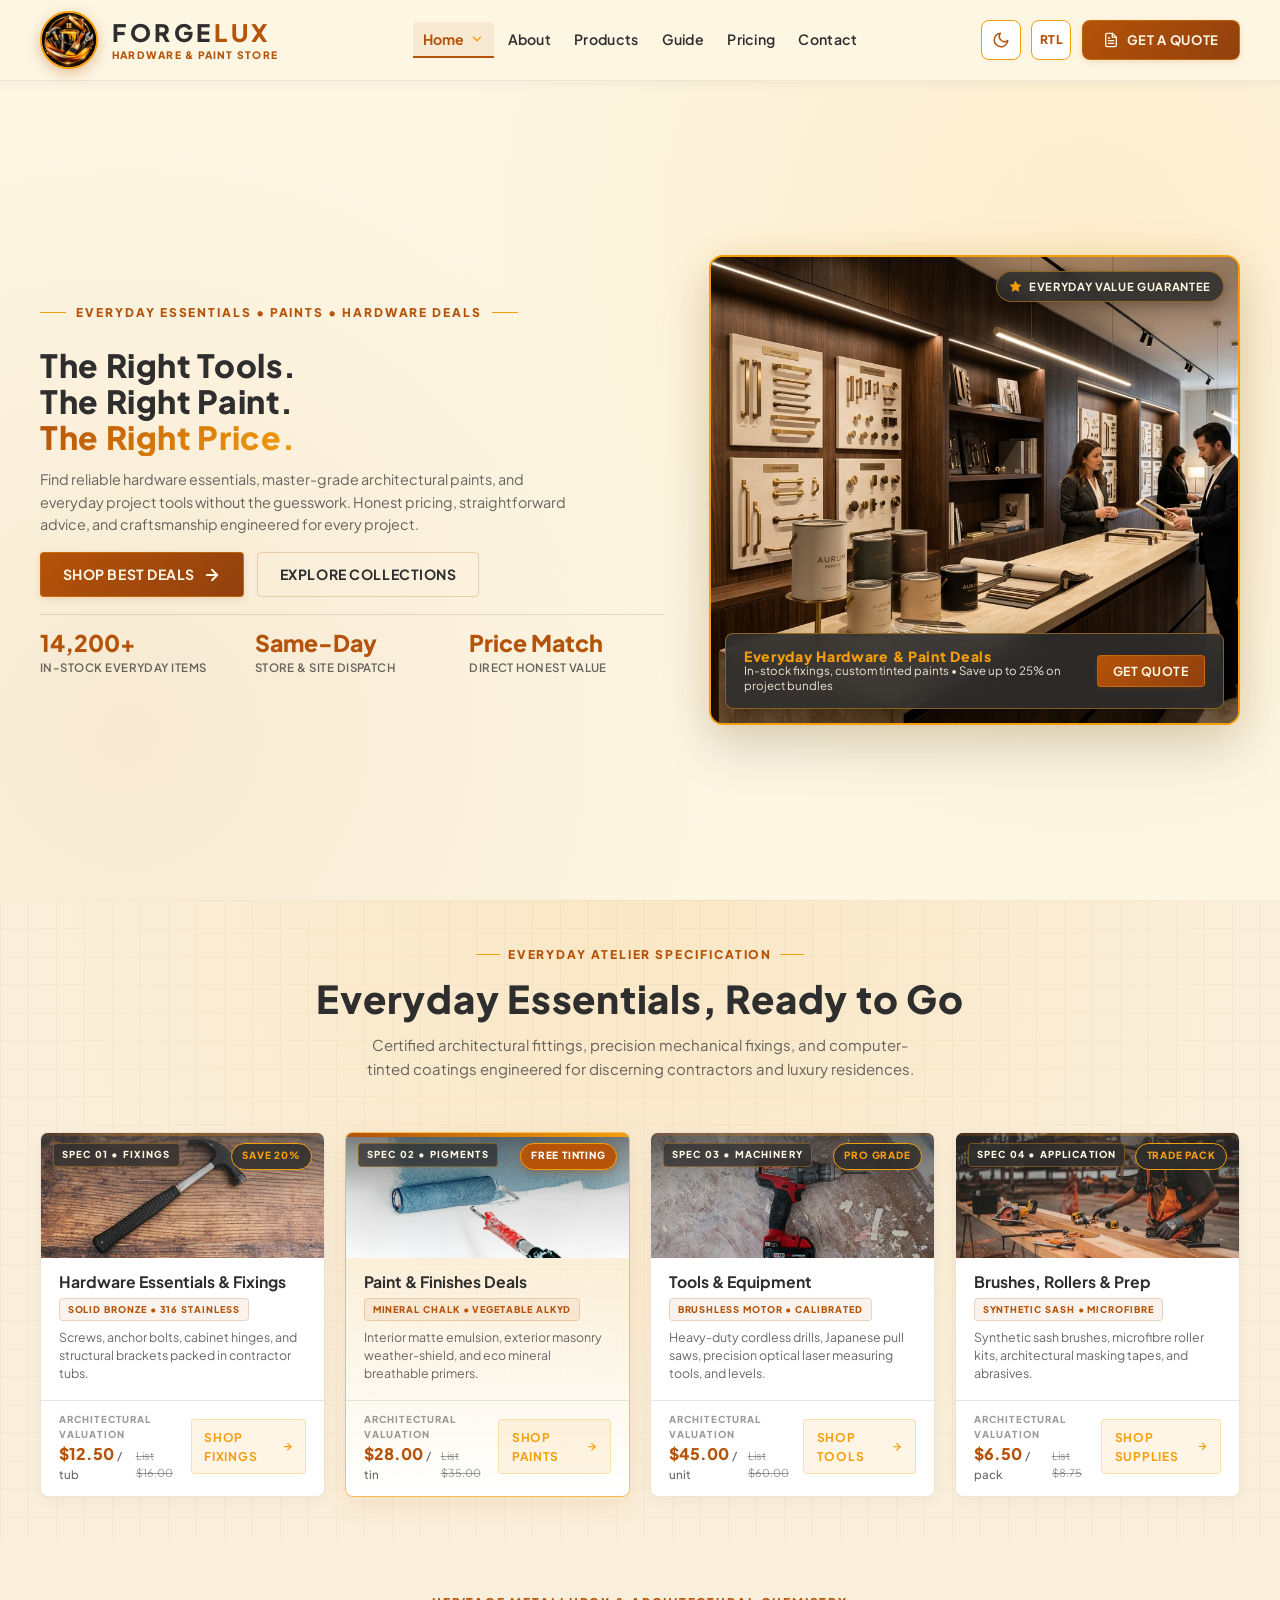
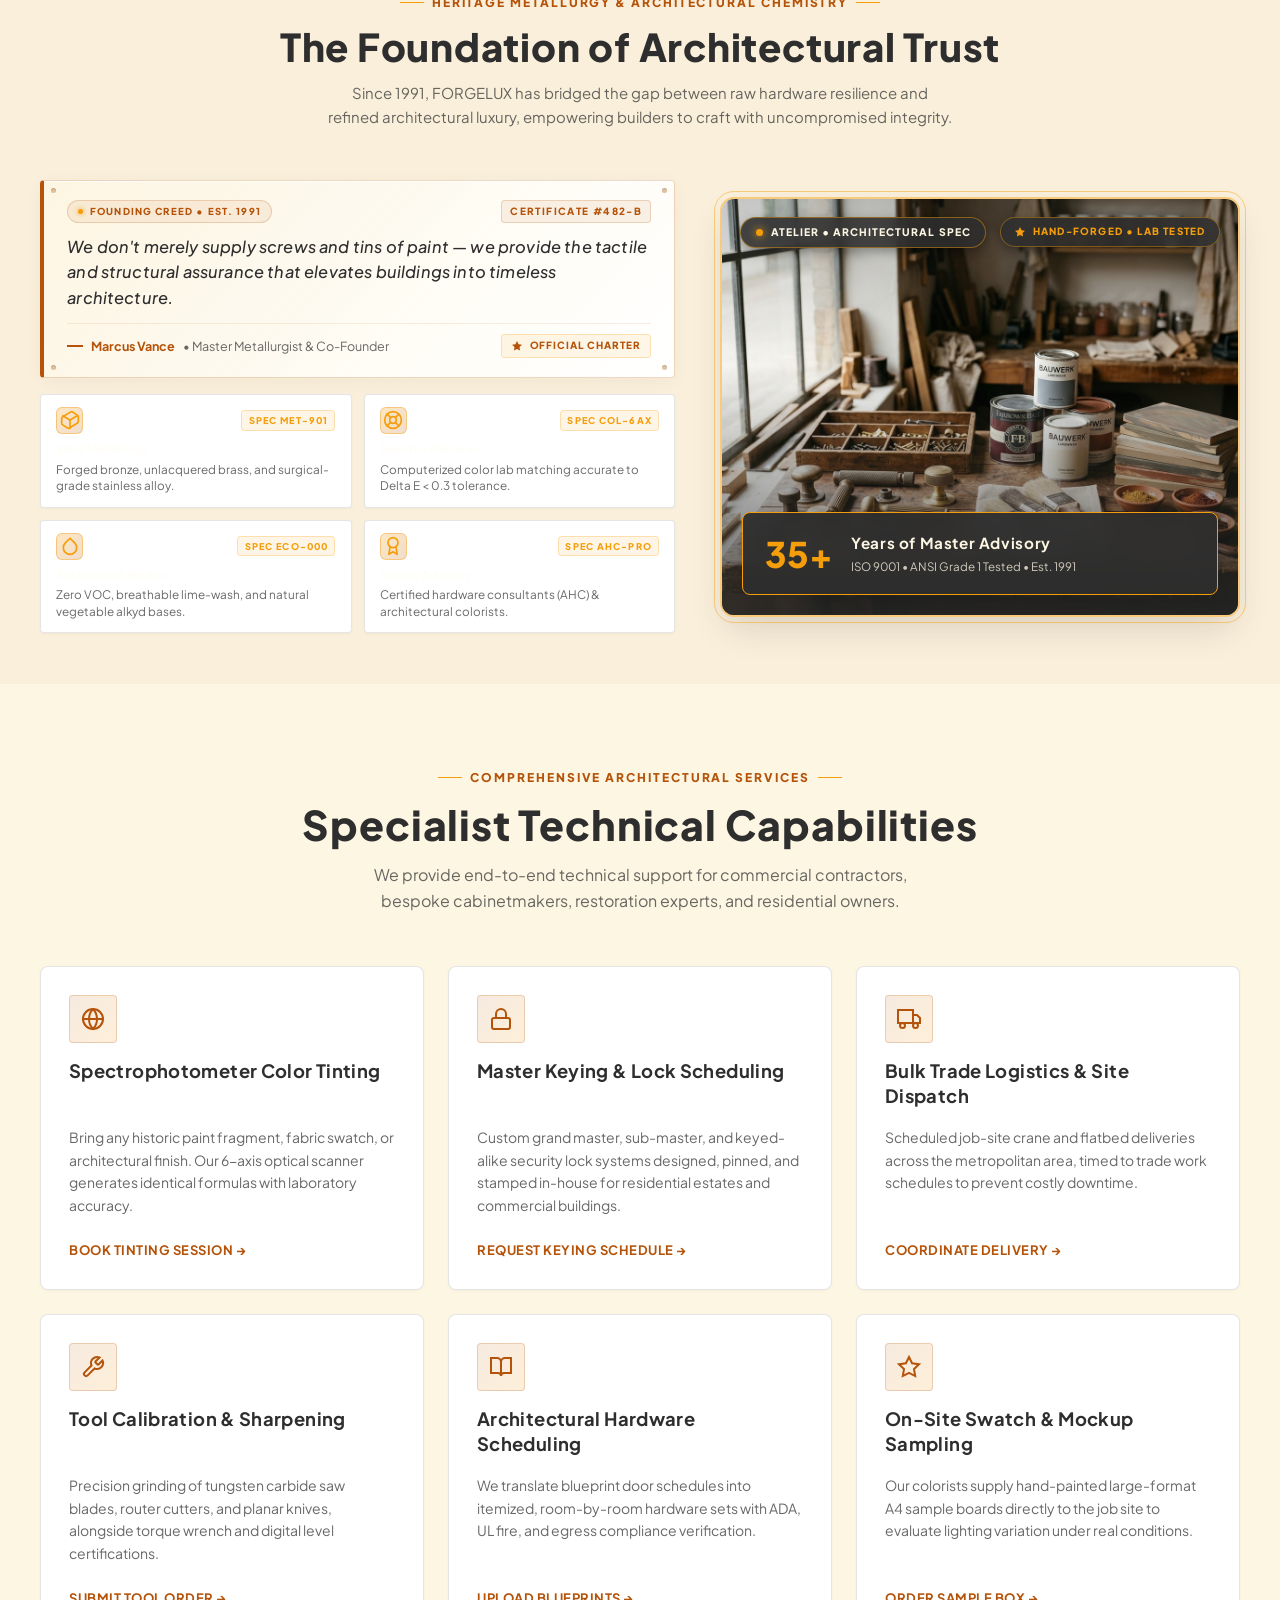
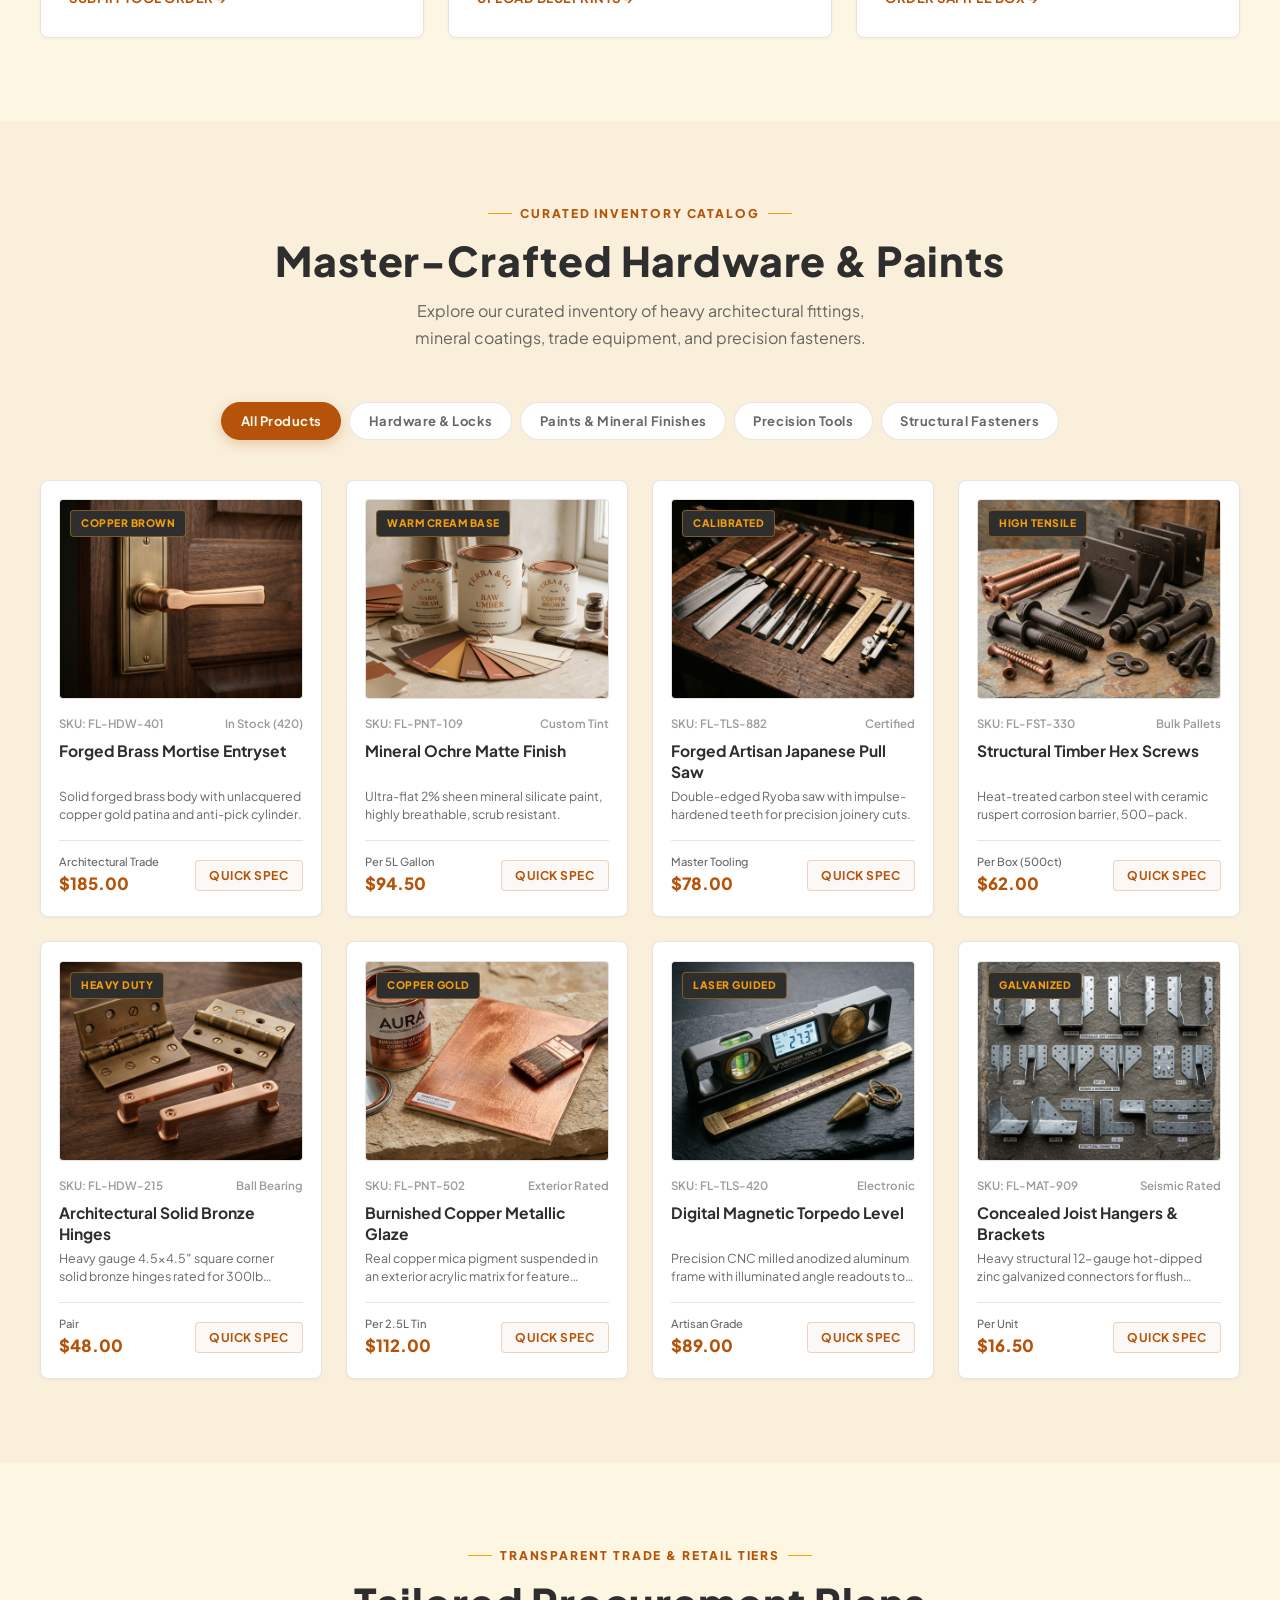
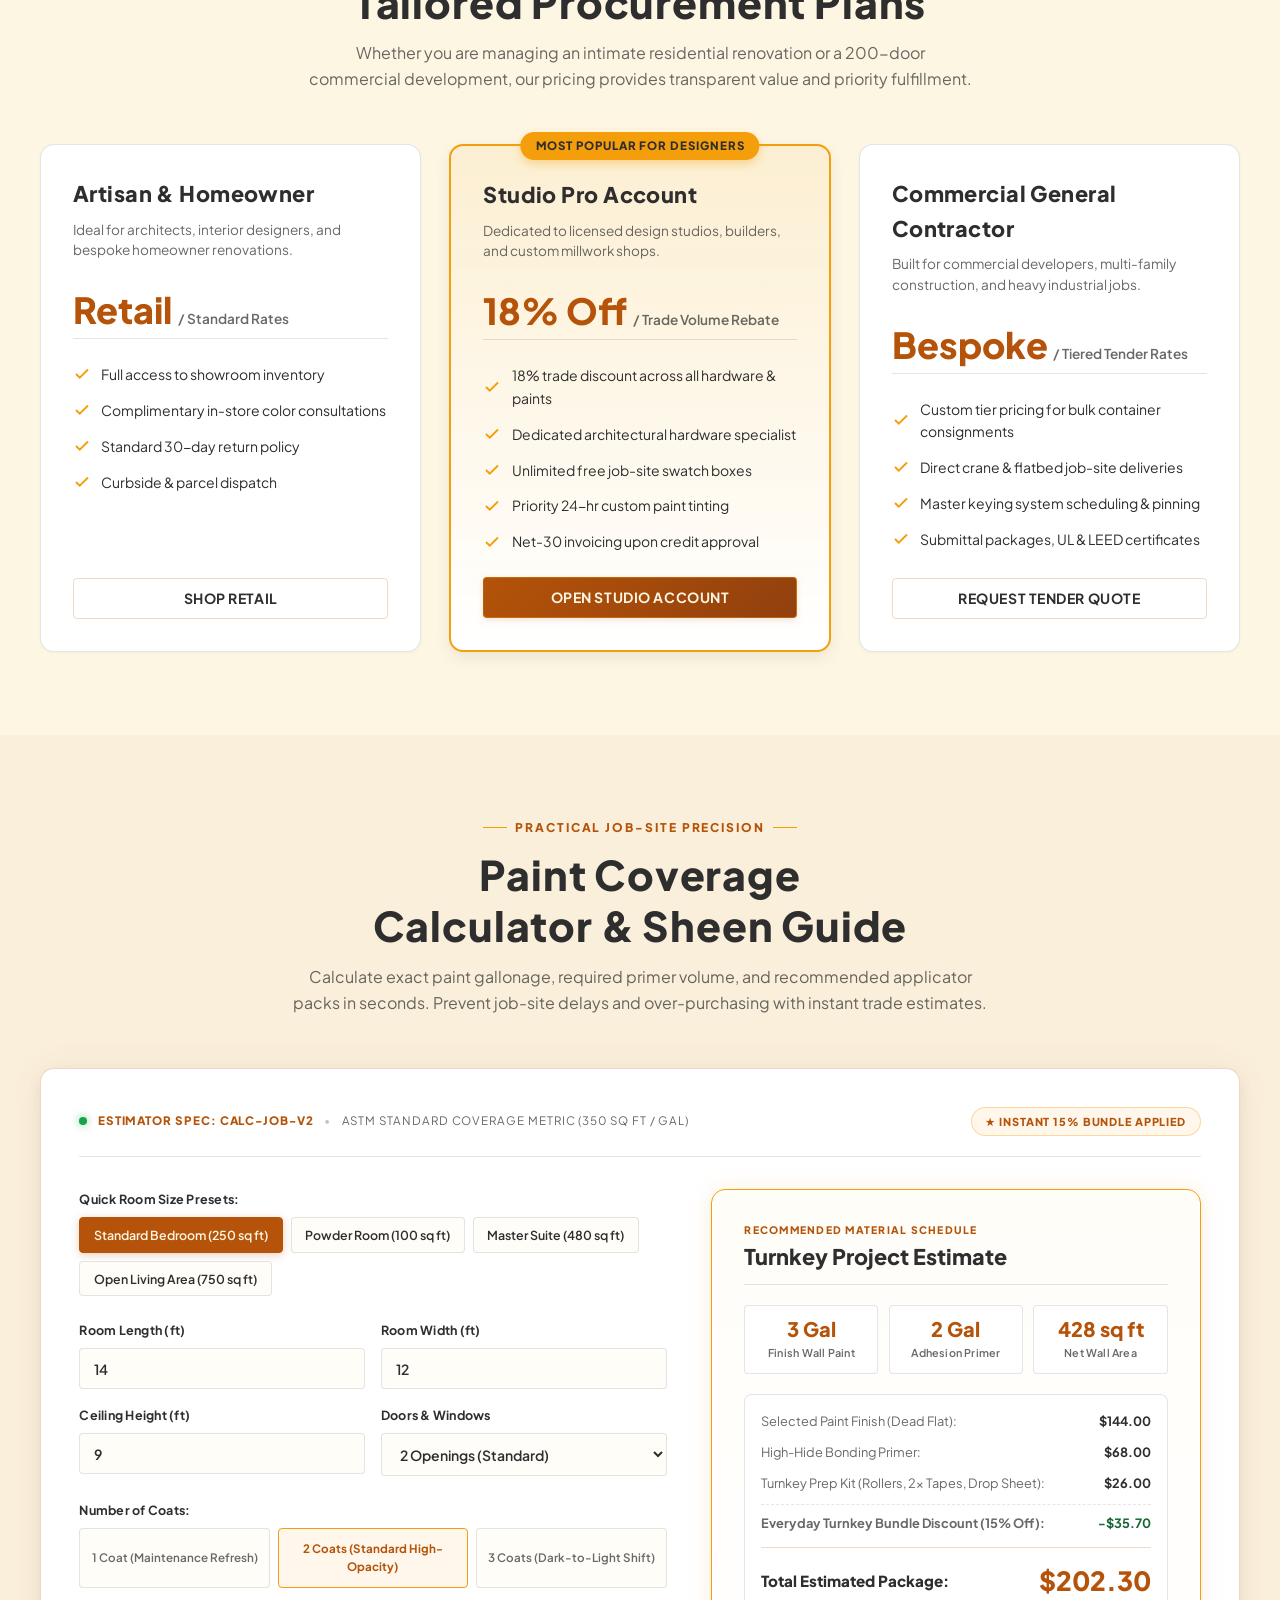
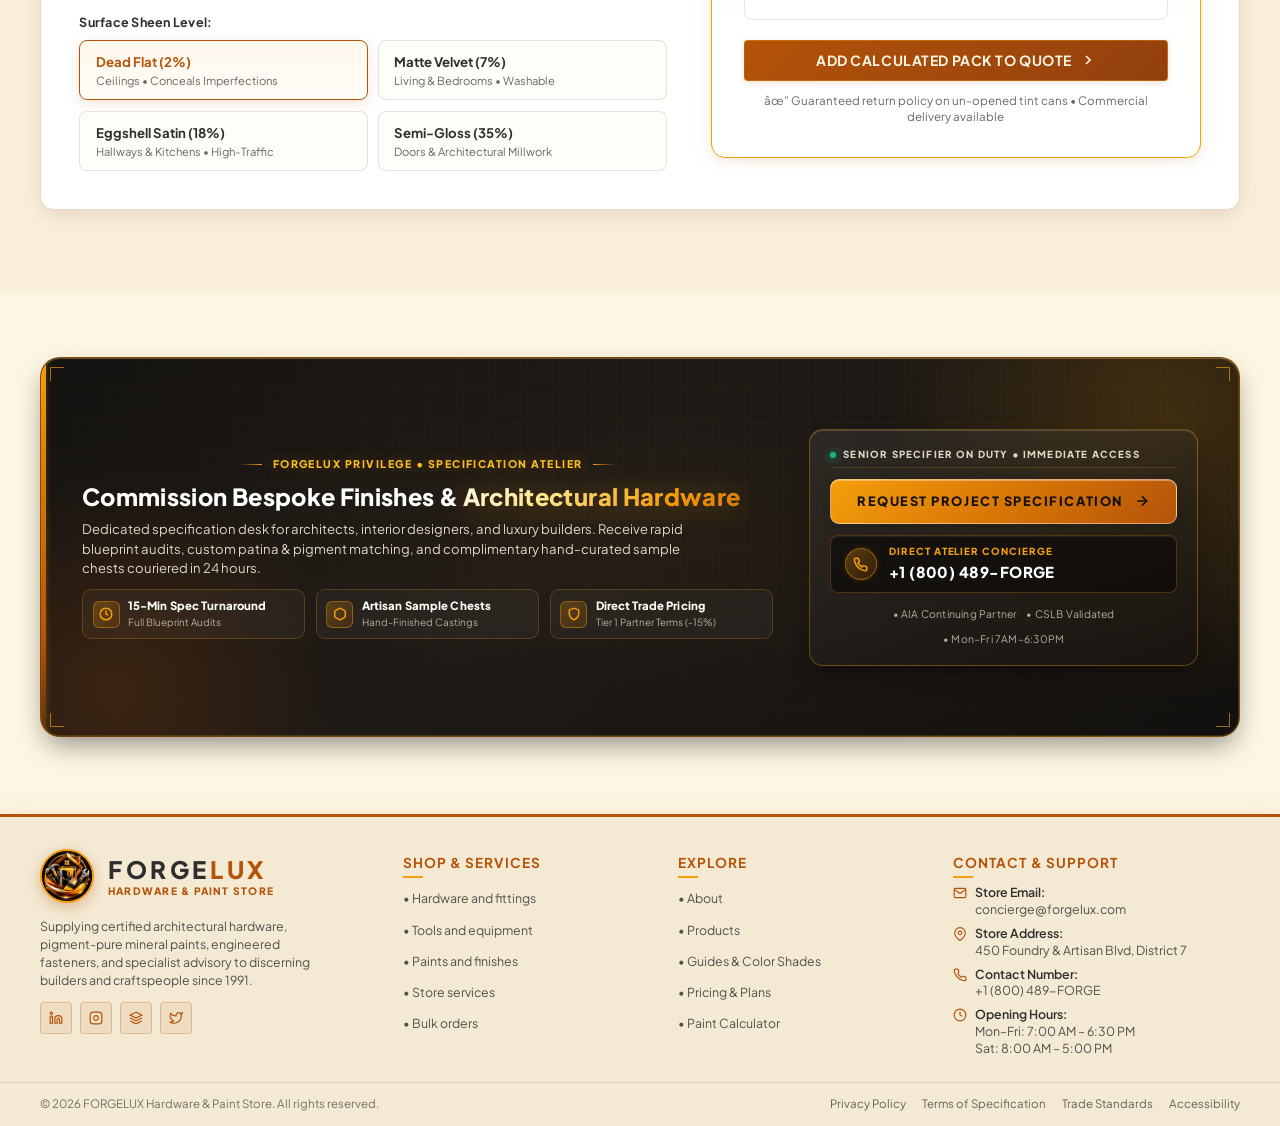
==== index.html @ 97b9aaef "Add files via upload" ====
<!DOCTYPE html>
<html lang="en" dir="ltr" data-theme="light">
<head>
  <meta charset="UTF-8">
  <meta name="viewport" content="width=device-width, initial-scale=1.0">
  <title>FORGELUX â€” HARDWARE â€¢ PAINTS â€¢ BUILDING MATERIALS | Premium Architectural Retail</title>
  <meta name="description" content="FORGELUX is a premier architectural hardware and artisanal paint purveyor offering precision building materials, bespoke finishes, and master contractor support.">
  <!-- Favicon / Brand Icon -->
  <link rel="icon" type="image/png" sizes="32x32" href="assets/images/favicon-32x32.png">
  <link rel="icon" type="image/png" sizes="16x16" href="assets/images/favicon-16x16.png">
  <link rel="shortcut icon" href="assets/images/favicon.ico">
  <link rel="apple-touch-icon" sizes="180x180" href="assets/images/apple-touch-icon.png">
  <link rel="stylesheet" href="index.css">
</head>
<body>

  <!-- ==========================================================================
       Site Header
       ========================================================================== -->
  <header class="site-header" id="siteHeader">
    <div class="container header-inner">
      <!-- Left: Logo & Brand Name with Proper Alignment -->
      <a href="index.html" class="brand-link" aria-label="FORGELUX Home">
        <div class="logo-icon-wrap">
          <img src="assets/images/brand_logo.jpg" alt="FORGELUX Hardware &amp; Paint Store Logo" class="brand-logo-img">
        </div>
        <div class="brand-meta">
          <div class="brand-title">FORGE<span>LUX</span></div>
          <div class="brand-tagline">HARDWARE &amp; PAINT STORE</div>
        </div>
      </a>

      <!-- Middle: Preserved Navigation Order (Identical to Home 2) -->
      <nav class="main-nav" aria-label="Main Navigation">
        <ul class="nav-list">
          <!-- 1. Home (Dropdown) -->
          <li class="nav-item">
            <button type="button" class="nav-link dropdown-toggle active" id="homeDropdownToggle" aria-haspopup="true" aria-expanded="false" aria-controls="homeDropdownMenu">
              Home
              <svg class="dropdown-icon" viewBox="0 0 24 24" fill="none" stroke="currentColor" stroke-width="2.5" stroke-linecap="round" stroke-linejoin="round">
                <polyline points="6 9 12 15 18 9"></polyline>
              </svg>
            </button>
            <div class="dropdown-menu" id="homeDropdownMenu" role="menu" aria-labelledby="homeDropdownToggle">
              <a href="index.html" class="dropdown-item active" role="menuitem">
                <div>
                  <strong>Home 1</strong>
                  <span class="dropdown-item-desc">Flagship Showroom &amp; Retail</span>
                </div>
                <span class="dropdown-tag">Retail</span>
              </a>
              <a href="Home 2.html" class="dropdown-item" role="menuitem">
                <div>
                  <strong>Home 2</strong>
                  <span class="dropdown-item-desc">Pro Atelier &amp; Contractor Depot</span>
                </div>
                <span class="dropdown-tag">Depot</span>
              </a>
            </div>
          </li>
          <!-- 2. About -->
          <li class="nav-item">
            <a href="About.html" class="nav-link">About</a>
          </li>
          <!-- 4. Products -->
          <li class="nav-item">
            <a href="products.html" class="nav-link">Products</a>
          </li>
          <!-- 5. Guide -->
          <li class="nav-item">
            <a href="guide.html" class="nav-link">Guide</a>
          </li>
          <!-- 6. Pricing -->
          <li class="nav-item">
            <a href="pricing.html" class="nav-link">Pricing</a>
          </li>
          <!-- 7. Contact -->
          <li class="nav-item">
            <a href="contact.html" class="nav-link">Contact</a>
          </li>
        </ul>
      </nav>

      <!-- Right: Controls & Primary CTA -->
      <div class="header-controls">
        <button type="button" class="control-btn" id="themeToggle" aria-label="Switch between light and dark mode" title="Toggle Light / Dark Mode">
          <svg viewBox="0 0 24 24" fill="none" stroke="currentColor" stroke-width="2" stroke-linecap="round" stroke-linejoin="round">
            <path d="M21 12.79A9 9 0 1 1 11.21 3 7 7 0 0 0 21 12.79z"></path>
          </svg>
        </button>

        <button type="button" class="control-btn" id="rtlToggle" aria-label="Switch between LTR and RTL layout" title="Toggle LTR / RTL Direction">
          <span class="rtl-indicator">RTL</span>
        </button>

        <button type="button" class="btn-cta open-quote-modal" id="headerCtaBtn">
          <svg width="16" height="16" viewBox="0 0 24 24" fill="none" stroke="currentColor" stroke-width="2" stroke-linecap="round" stroke-linejoin="round">
            <path d="M14 2H6a2 2 0 0 0-2 2v16a2 2 0 0 0 2 2h12a2 2 0 0 0 2-2V8z"></path>
            <polyline points="14 2 14 8 20 8"></polyline>
            <line x1="16" y1="13" x2="8" y2="13"></line>
            <line x1="16" y1="17" x2="8" y2="17"></line>
            <polyline points="10 9 9 9 8 9"></polyline>
          </svg>
          <span>Get a Quote</span>
        </button>

        <button type="button" class="mobile-nav-toggle" id="mobileNavToggle" aria-label="Toggle Navigation Menu" aria-expanded="false" aria-controls="mobileDrawer">
          <span></span>
          <span></span>
          <span></span>
        </button>
      </div>
    </div>
  </header>

  <!-- Mobile Drawer -->
  <div class="mobile-backdrop" id="mobileBackdrop"></div>
  <aside class="mobile-drawer" id="mobileDrawer" role="dialog" aria-modal="true" aria-label="Mobile Navigation">
    <div class="mobile-drawer-header">
      <a href="index.html" class="brand-link" aria-label="FORGELUX Home">
        <div class="logo-icon-wrap">
          <img src="assets/images/brand_logo.jpg" alt="FORGELUX Hardware &amp; Paint Store Logo" class="brand-logo-img">
        </div>
        <div class="brand-meta">
          <div class="brand-title">FORGE<span>LUX</span></div>
          <div class="brand-tagline">HARDWARE &amp; PAINT STORE</div>
        </div>
      </a>
      <button type="button" class="mobile-drawer-close" id="mobileDrawerClose" aria-label="Close menu">
        <svg width="20" height="20" viewBox="0 0 24 24" fill="none" stroke="currentColor" stroke-width="2" stroke-linecap="round" stroke-linejoin="round">
          <line x1="18" y1="6" x2="6" y2="18"></line>
          <line x1="6" y1="6" x2="18" y2="18"></line>
        </svg>
      </button>
    </div>

    <nav class="mobile-drawer-nav">
      <div>
        <div class="mobile-nav-link active">Home Versions</div>
        <div class="mobile-submenu">
          <a href="index.html" class="mobile-sub-link active">
            Home 1 (Flagship Showroom) <span>Retail</span>
          </a>
          <a href="Home 2.html" class="mobile-sub-link">
            Home 2 (Pro Atelier &amp; Depot) <span>Depot</span>
          </a>
        </div>
      </div>
      <a href="About.html" class="mobile-nav-link">About</a>
      <a href="products.html" class="mobile-nav-link">Products</a>
      <a href="guide.html" class="mobile-nav-link">Guide</a>
      <a href="pricing.html" class="mobile-nav-link">Pricing</a>
      <a href="contact.html" class="mobile-nav-link">Contact Us</a>
    </nav>

    <div class="mobile-drawer-footer">
      <button type="button" class="btn-cta open-quote-modal" style="width: 100%;">
        Get a Quote
      </button>
    </div>
  </aside>

  <!-- ==========================================================================
       Hero Section â€” Everyday Hardware & Paint Deals (Ultra-Premium & Screen-Fitted)
       ========================================================================== -->
  <main id="main-content">
    <section class="hero-section" id="hero">
      <div class="container hero-grid">
        <div class="hero-content">
          <span class="hero-subtitle">Everyday Essentials &bull; Paints &bull; Hardware Deals</span>
          <h1 class="hero-title">
            The Right Tools. <br>
            The Right Paint. <br>
            <span class="highlight">The Right Price.</span>
          </h1>
          <p class="hero-description">
            Find reliable hardware essentials, master-grade architectural paints, and everyday project tools without the guesswork. Honest pricing, straightforward advice, and craftsmanship engineered for every project.
          </p>
          <div class="hero-actions">
            <a href="#deals" class="btn-cta" id="heroDealsBtn">
              <span>Shop Best Deals</span>
              <svg width="18" height="18" viewBox="0 0 24 24" fill="none" stroke="currentColor" stroke-width="2.5" stroke-linecap="round" stroke-linejoin="round">
                <line x1="5" y1="12" x2="19" y2="12"></line>
                <polyline points="12 5 19 12 12 19"></polyline>
              </svg>
            </a>
            <a href="#products" class="btn-outline">
              Explore Collections
            </a>
          </div>
          <div class="hero-stats">
            <div class="stat-item">
              <span class="stat-num">14,200+</span>
              <span class="stat-label">In-Stock Everyday Items</span>
            </div>
            <div class="stat-item">
              <span class="stat-num">Same-Day</span>
              <span class="stat-label">Store &amp; Site Dispatch</span>
            </div>
            <div class="stat-item">
              <span class="stat-num">Price Match</span>
              <span class="stat-label">Direct Honest Value</span>
            </div>
          </div>
        </div>

        <!-- Hero Visual: Authentic High-Resolution Photography -->
        <div class="hero-visual">
          <div class="hero-visual-frame">
            <div class="hero-top-badge">
              <svg width="13" height="13" viewBox="0 0 24 24" fill="#F59E0B" stroke="#F59E0B" stroke-width="1"><polygon points="12 2 15.09 8.26 22 9.27 17 14.14 18.18 21.02 12 17.77 5.82 21.02 7 14.14 2 9.27 8.91 8.26 12 2"></polygon></svg>
              <span>EVERYDAY VALUE GUARANTEE</span>
            </div>
            <img src="assets/images/hero_showroom.jpg" alt="FORGELUX Flagship Architectural Hardware and Paint Boutique Showroom" class="hero-img" loading="eager" width="800" height="520">
            <div class="hero-floating-glass-card">
              <div>
                <div class="hero-glass-title">Everyday Hardware &amp; Paint Deals</div>
                <div class="hero-glass-desc">In-stock fixings, custom tinted paints &bull; Save up to 25% on project bundles</div>
              </div>
              <button type="button" class="btn-cta open-quote-modal" style="padding: 0.45rem 0.95rem; font-size: 0.775rem;">
                Get Quote
              </button>
            </div>
          </div>
        </div>
      </div>
    </section>

    <!-- ==========================================================================
         Everyday Hardware & Paint Deals Spotlight (Practical & High-Value)
         ========================================================================== -->
    <section class="section-compact section-compact-alt" id="deals">
      <span id="guide" style="display:block; position:relative; top:-90px; visibility:hidden;"></span>
      <div class="container">
        <div class="section-header deals-section-header">
          <span class="section-subtitle">Everyday Atelier Specification</span>
          <h2 class="section-title">Everyday Essentials, <span class="title-nowrap">Ready to Go</span></h2>
          <p class="section-desc">
            Certified architectural fittings, precision mechanical fixings, and computer-tinted coatings engineered for discerning contractors and luxury residences.
          </p>
        </div>

        <div class="deals-grid">
          <!-- Deal Card 1 -->
          <div class="deal-card">
            <div class="deal-media">
              <img src="assets/images/deal_fixings.jpg" alt="Architectural solid bronze &amp; stainless fasteners" class="deal-img" loading="lazy">
              <div class="deal-media-badge">
                <span class="deal-spec-code">SPEC 01 &bull; FIXINGS</span>
                <span class="deal-badge deal-badge-amber">Save 20%</span>
              </div>
            </div>
            <div class="deal-card-body">
              <h3 class="deal-title">Hardware Essentials &amp; Fixings</h3>
              <div class="deal-material-pill">SOLID BRONZE &bull; 316 STAINLESS</div>
              <p class="deal-desc">Screws, anchor bolts, cabinet hinges, and structural brackets packed in contractor tubs.</p>
            </div>
            <div class="deal-footer">
              <div class="deal-price-block">
                <span class="deal-price-prefix">ARCHITECTURAL VALUATION</span>
                <div class="deal-price-row">
                  <span class="deal-price-val">$12.50 <small>/ tub</small></span>
                  <span class="deal-price-msrp">List $16.00</span>
                </div>
              </div>
              <a href="#products" class="deal-action-link" aria-label="Shop Fixings">
                <span>Shop Fixings</span>
                <svg width="15" height="15" viewBox="0 0 24 24" fill="none" stroke="currentColor" stroke-width="2.5" stroke-linecap="round" stroke-linejoin="round"><path d="M5 12h14"></path><path d="m12 5 7 7-7 7"></path></svg>
              </a>
            </div>
          </div>

          <!-- Deal Card 2 (Featured Deal) -->
          <div class="deal-card deal-card-featured">
            <div class="deal-media">
              <img src="assets/images/deal_paints.jpg" alt="Computerized mineral paint tinting formulations" class="deal-img" loading="lazy">
              <div class="deal-media-badge">
                <span class="deal-spec-code">SPEC 02 &bull; PIGMENTS</span>
                <span class="deal-badge deal-badge-copper">Free Tinting</span>
              </div>
            </div>
            <div class="deal-card-body">
              <h3 class="deal-title">Paint &amp; Finishes Deals</h3>
              <div class="deal-material-pill">MINERAL CHALK &bull; VEGETABLE ALKYD</div>
              <p class="deal-desc">Interior matte emulsion, exterior masonry weather-shield, and eco mineral breathable primers.</p>
            </div>
            <div class="deal-footer">
              <div class="deal-price-block">
                <span class="deal-price-prefix">ARCHITECTURAL VALUATION</span>
                <div class="deal-price-row">
                  <span class="deal-price-val">$28.00 <small>/ tin</small></span>
                  <span class="deal-price-msrp">List $35.00</span>
                </div>
              </div>
              <a href="#products" class="deal-action-link" aria-label="Shop Paints">
                <span>Shop Paints</span>
                <svg width="15" height="15" viewBox="0 0 24 24" fill="none" stroke="currentColor" stroke-width="2.5" stroke-linecap="round" stroke-linejoin="round"><path d="M5 12h14"></path><path d="m12 5 7 7-7 7"></path></svg>
              </a>
            </div>
          </div>

          <!-- Deal Card 3 -->
          <div class="deal-card">
            <div class="deal-media">
              <img src="assets/images/deal_tools.jpg" alt="Calibrated cordless brushless trade tools" class="deal-img" loading="lazy">
              <div class="deal-media-badge">
                <span class="deal-spec-code">SPEC 03 &bull; MACHINERY</span>
                <span class="deal-badge deal-badge-amber">Pro Grade</span>
              </div>
            </div>
            <div class="deal-card-body">
              <h3 class="deal-title">Tools &amp; Equipment</h3>
              <div class="deal-material-pill">BRUSHLESS MOTOR &bull; CALIBRATED</div>
              <p class="deal-desc">Heavy-duty cordless drills, Japanese pull saws, precision optical laser measuring tools, and levels.</p>
            </div>
            <div class="deal-footer">
              <div class="deal-price-block">
                <span class="deal-price-prefix">ARCHITECTURAL VALUATION</span>
                <div class="deal-price-row">
                  <span class="deal-price-val">$45.00 <small>/ unit</small></span>
                  <span class="deal-price-msrp">List $60.00</span>
                </div>
              </div>
              <a href="#products" class="deal-action-link" aria-label="Shop Tools">
                <span>Shop Tools</span>
                <svg width="15" height="15" viewBox="0 0 24 24" fill="none" stroke="currentColor" stroke-width="2.5" stroke-linecap="round" stroke-linejoin="round"><path d="M5 12h14"></path><path d="m12 5 7 7-7 7"></path></svg>
              </a>
            </div>
          </div>

          <!-- Deal Card 4 -->
          <div class="deal-card">
            <div class="deal-media">
              <img src="assets/images/deal_brushes.jpg" alt="Master synthetic sash paint brushes &amp; microfibre application kits" class="deal-img" loading="lazy">
              <div class="deal-media-badge">
                <span class="deal-spec-code">SPEC 04 &bull; APPLICATION</span>
                <span class="deal-badge deal-badge-amber">Trade Pack</span>
              </div>
            </div>
            <div class="deal-card-body">
              <h3 class="deal-title">Brushes, Rollers &amp; Prep</h3>
              <div class="deal-material-pill">SYNTHETIC SASH &bull; MICROFIBRE</div>
              <p class="deal-desc">Synthetic sash brushes, microfibre roller kits, architectural masking tapes, and abrasives.</p>
            </div>
            <div class="deal-footer">
              <div class="deal-price-block">
                <span class="deal-price-prefix">ARCHITECTURAL VALUATION</span>
                <div class="deal-price-row">
                  <span class="deal-price-val">$6.50 <small>/ pack</small></span>
                  <span class="deal-price-msrp">List $8.75</span>
                </div>
              </div>
              <a href="#products" class="deal-action-link" aria-label="Shop Supplies">
                <span>Shop Supplies</span>
                <svg width="15" height="15" viewBox="0 0 24 24" fill="none" stroke="currentColor" stroke-width="2.5" stroke-linecap="round" stroke-linejoin="round"><path d="M5 12h14"></path><path d="m12 5 7 7-7 7"></path></svg>
              </a>
            </div>
          </div>
        </div>
      </div>
    </section>

    <!-- ==========================================================================
         About Section with Artisan Craftsmanship Photography
         ========================================================================== -->
    <section class="section section-alt" id="about">
      <div class="container">
        <div class="section-header about-section-header">
          <span class="section-subtitle">Heritage Metallurgy &amp; Architectural Chemistry</span>
          <h2 class="section-title">The Foundation of <span class="title-nowrap">Architectural Trust</span></h2>
          <p class="section-desc">
            Since 1991, FORGELUX has bridged the gap between raw hardware resilience and refined architectural luxury, empowering builders to craft with uncompromised integrity.
          </p>
        </div>

        <div class="about-grid">
          <!-- Left Column: Architectural Plaque, and 4 Feature Certificates -->
          <div class="about-narrative">

            <!-- Architectural Craftsmanship Charter Plaque -->
            <div class="about-highlight-box architectural-plaque">
              <span class="plaque-rivet top-left" aria-hidden="true"></span>
              <span class="plaque-rivet top-right" aria-hidden="true"></span>
              <span class="plaque-rivet bottom-left" aria-hidden="true"></span>
              <span class="plaque-rivet bottom-right" aria-hidden="true"></span>
              
              <div class="charter-top-row">
                <div class="charter-badge">
                  <span class="charter-badge-dot"></span>
                  <span>FOUNDING CREED &bull; EST. 1991</span>
                </div>
                <span class="plaque-code">CERTIFICATE #482-B</span>
              </div>
              <p class="about-quote-text">
                We don't merely supply screws and tins of paint &mdash; we provide the tactile and structural assurance that elevates buildings into timeless architecture.
              </p>
              <div class="about-quote-footer">
                <div class="about-quote-author">
                  <span class="author-rule"></span>
                  <span class="author-name">Marcus Vance</span>
                  <span class="author-title">&bull; Master Metallurgist &amp; Co-Founder</span>
                </div>
                <div class="charter-seal">
                  <svg width="12" height="12" viewBox="0 0 24 24" fill="currentColor"><path d="M12 2l3.09 6.26L22 9.27l-5 4.87 1.18 6.88L12 17.77l-6.18 3.25L7 14.14 2 9.27l6.91-1.01L12 2z"/></svg>
                  <span>OFFICIAL CHARTER</span>
                </div>
              </div>
            </div>

            <!-- 4 Architectural Feature Cards (2x2 Grid) -->
            <div class="about-pillars">
              <div class="pillar-card">
                <div class="pillar-card-top">
                  <div class="pillar-icon-box">
                    <svg width="20" height="20" viewBox="0 0 24 24" fill="none" stroke="currentColor" stroke-width="2" stroke-linecap="round" stroke-linejoin="round"><path d="m21.12 6.4-6.05-4.06a2 2 0 0 0-2.17-.05L2.95 8.41a2 2 0 0 0-.95 1.7v5.82a2 2 0 0 0 .88 1.66l6.05 4.07a2 2 0 0 0 2.18 0l9.95-6.13a2 2 0 0 0 .94-1.7V8.1a2 2 0 0 0-.88-1.7Z"></path><polyline points="3.27 6.96 12 12.01 20.73 6.96"></polyline><line x1="12" y1="22.08" x2="12" y2="12"></line></svg>
                  </div>
                  <span class="pillar-code">SPEC MET-901</span>
                </div>
                <div class="pillar-content">
                  <h4 class="pillar-title">Solid Metallurgy</h4>
                  <p class="pillar-desc">Forged bronze, unlacquered brass, and surgical-grade stainless alloy.</p>
                </div>
              </div>

              <div class="pillar-card">
                <div class="pillar-card-top">
                  <div class="pillar-icon-box">
                    <svg width="20" height="20" viewBox="0 0 24 24" fill="none" stroke="currentColor" stroke-width="2" stroke-linecap="round" stroke-linejoin="round"><circle cx="12" cy="12" r="10"></circle><path d="m4.93 4.93 4.24 4.24"></path><path d="m14.83 9.17 4.24-4.24"></path><path d="m14.83 14.83 4.24 4.24"></path><path d="m9.17 14.83-4.24 4.24"></path><circle cx="12" cy="12" r="4"></circle></svg>
                  </div>
                  <span class="pillar-code">SPEC COL-6AX</span>
                </div>
                <div class="pillar-content">
                  <h4 class="pillar-title">Spectro Precision</h4>
                  <p class="pillar-desc">Computerized color lab matching accurate to Delta E &lt; 0.3 tolerance.</p>
                </div>
              </div>

              <div class="pillar-card">
                <div class="pillar-card-top">
                  <div class="pillar-icon-box">
                    <svg width="20" height="20" viewBox="0 0 24 24" fill="none" stroke="currentColor" stroke-width="2" stroke-linecap="round" stroke-linejoin="round"><path d="M12 2.69l5.66 5.66a8 8 0 1 1-11.31 0z"></path></svg>
                  </div>
                  <span class="pillar-code">SPEC ECO-000</span>
                </div>
                <div class="pillar-content">
                  <h4 class="pillar-title">Sustainable Binders</h4>
                  <p class="pillar-desc">Zero VOC, breathable lime-wash, and natural vegetable alkyd bases.</p>
                </div>
              </div>

              <div class="pillar-card">
                <div class="pillar-card-top">
                  <div class="pillar-icon-box">
                    <svg width="20" height="20" viewBox="0 0 24 24" fill="none" stroke="currentColor" stroke-width="2" stroke-linecap="round" stroke-linejoin="round"><circle cx="12" cy="8" r="6"></circle><path d="M15.477 12.89 17 22l-5-3-5 3 1.523-9.11"></path></svg>
                  </div>
                  <span class="pillar-code">SPEC AHC-PRO</span>
                </div>
                <div class="pillar-content">
                  <h4 class="pillar-title">Master Advisory</h4>
                  <p class="pillar-desc">Certified hardware consultants (AHC) &amp; architectural colorists.</p>
                </div>
              </div>
            </div>
          </div>

          <!-- Right Column: Full-Height Artisan Photography Showcase -->
          <div class="about-photo-wrapper">
            <div class="about-photo-frame">
              <img src="assets/images/about_luxury_craft.jpg" alt="Master artisan architectural hardware and designer paint atelier workbench" class="about-img">
              <div class="about-photo-overlay"></div>
              
              <!-- Floating Top Editorial Pill -->
              <div class="about-top-badge">
                <span class="badge-pulsing-dot"></span>
                <span>ATELIER &bull; ARCHITECTURAL SPEC</span>
              </div>

              <!-- Floating Top Provenance Stamp -->
              <div class="about-top-provenance">
                <svg width="12" height="12" viewBox="0 0 24 24" fill="currentColor"><path d="M12 2l3.09 6.26L22 9.27l-5 4.87 1.18 6.88L12 17.77l-6.18 3.25L7 14.14 2 9.27l6.91-1.01L12 2z"/></svg>
                <span>HAND-FORGED &bull; LAB TESTED</span>
              </div>

              <!-- Floating Bottom Master Seal Card -->
              <div class="about-seal-card">
                <div class="about-seal-num">35+</div>
                <div class="about-seal-meta">
                  <div class="about-seal-title">Years of Master Advisory</div>
                  <div class="about-seal-sub">ISO 9001 &bull; ANSI Grade 1 Tested &bull; Est. 1991</div>
                </div>
              </div>
            </div>
          </div>
        </div>
      </div>
    </section>

    <!-- ==========================================================================
         Services Section
         ========================================================================== -->
    <section class="section" id="services">
      <div class="container">
        <div class="section-header">
          <span class="section-subtitle">Comprehensive Architectural Services</span>
          <h2 class="section-title">Specialist Technical Capabilities</h2>
          <p class="section-desc">
            We provide end-to-end technical support for commercial contractors, bespoke cabinetmakers, restoration experts, and residential owners.
          </p>
        </div>

        <div class="services-grid">
          <div class="service-card">
            <div class="service-icon-box">
              <svg width="24" height="24" viewBox="0 0 24 24" fill="none" stroke="currentColor" stroke-width="2"><circle cx="12" cy="12" r="10"></circle><path d="M12 2a14.5 14.5 0 0 0 0 20 14.5 14.5 0 0 0 0-20"></path><path d="M2 12h20"></path></svg>
            </div>
            <h3 class="service-title">Spectrophotometer Color Tinting</h3>
            <p class="service-desc">
              Bring any historic paint fragment, fabric swatch, or architectural finish. Our 6-axis optical scanner generates identical formulas with laboratory accuracy.
            </p>
            <a href="#quote" class="service-link open-quote-modal">Book Tinting Session &rarr;</a>
          </div>

          <div class="service-card">
            <div class="service-icon-box">
              <svg width="24" height="24" viewBox="0 0 24 24" fill="none" stroke="currentColor" stroke-width="2"><rect x="3" y="11" width="18" height="11" rx="2" ry="2"></rect><path d="M7 11V7a5 5 0 0 1 10 0v4"></path></svg>
            </div>
            <h3 class="service-title">Master Keying &amp; Lock Scheduling</h3>
            <p class="service-desc">
              Custom grand master, sub-master, and keyed-alike security lock systems designed, pinned, and stamped in-house for residential estates and commercial buildings.
            </p>
            <a href="#quote" class="service-link open-quote-modal">Request Keying Schedule &rarr;</a>
          </div>

          <div class="service-card">
            <div class="service-icon-box">
              <svg width="24" height="24" viewBox="0 0 24 24" fill="none" stroke="currentColor" stroke-width="2"><rect x="1" y="3" width="15" height="13"></rect><polygon points="16 8 20 8 23 11 23 16 16 16 16 8"></polygon><circle cx="5.5" cy="18.5" r="2.5"></circle><circle cx="18.5" cy="18.5" r="2.5"></circle></svg>
            </div>
            <h3 class="service-title">Bulk Trade Logistics &amp; Site Dispatch</h3>
            <p class="service-desc">
              Scheduled job-site crane and flatbed deliveries across the metropolitan area, timed to trade work schedules to prevent costly downtime.
            </p>
            <a href="#quote" class="service-link open-quote-modal">Coordinate Delivery &rarr;</a>
          </div>

          <div class="service-card">
            <div class="service-icon-box">
              <svg width="24" height="24" viewBox="0 0 24 24" fill="none" stroke="currentColor" stroke-width="2"><path d="M14.7 6.3a1 1 0 0 0 0 1.4l1.6 1.6a1 1 0 0 0 1.4 0l3.77-3.77a6 6 0 0 1-7.94 7.94l-6.91 6.91a2.12 2.12 0 0 1-3-3l6.91-6.91a6 6 0 0 1 7.94-7.94l-3.76 3.76z"></path></svg>
            </div>
            <h3 class="service-title">Tool Calibration &amp; Sharpening</h3>
            <p class="service-desc">
              Precision grinding of tungsten carbide saw blades, router cutters, and planar knives, alongside torque wrench and digital level certifications.
            </p>
            <a href="#quote" class="service-link open-quote-modal">Submit Tool Order &rarr;</a>
          </div>

          <div class="service-card">
            <div class="service-icon-box">
              <svg width="24" height="24" viewBox="0 0 24 24" fill="none" stroke="currentColor" stroke-width="2"><path d="M2 3h6a4 4 0 0 1 4 4v14a3 3 0 0 0-3-3H2z"></path><path d="M22 3h-6a4 4 0 0 0-4 4v14a3 3 0 0 1 3-3h7z"></path></svg>
            </div>
            <h3 class="service-title">Architectural Hardware Scheduling</h3>
            <p class="service-desc">
              We translate blueprint door schedules into itemized, room-by-room hardware sets with ADA, UL fire, and egress compliance verification.
            </p>
            <a href="#quote" class="service-link open-quote-modal">Upload Blueprints &rarr;</a>
          </div>

          <div class="service-card">
            <div class="service-icon-box">
              <svg width="24" height="24" viewBox="0 0 24 24" fill="none" stroke="currentColor" stroke-width="2"><polygon points="12 2 15.09 8.26 22 9.27 17 14.14 18.18 21.02 12 17.77 5.82 21.02 7 14.14 2 9.27 8.91 8.26 12 2"></polygon></svg>
            </div>
            <h3 class="service-title">On-Site Swatch &amp; Mockup Sampling</h3>
            <p class="service-desc">
              Our colorists supply hand-painted large-format A4 sample boards directly to the job site to evaluate lighting variation under real conditions.
            </p>
            <a href="#quote" class="service-link open-quote-modal">Order Sample Box &rarr;</a>
          </div>
        </div>
      </div>
    </section>

    <!-- ==========================================================================
         Products Section with Real Photographic Product Cards
         ========================================================================== -->
    <section class="section section-alt" id="products">
      <div class="container">
        <div class="section-header">
          <span class="section-subtitle">Curated Inventory Catalog</span>
          <h2 class="section-title">Master-Crafted Hardware &amp; Paints</h2>
          <p class="section-desc">
            Explore our curated inventory of heavy architectural fittings, mineral coatings, trade equipment, and precision fasteners.
          </p>
        </div>

        <!-- Filter Bar -->
        <div class="products-filter-bar" role="tablist" aria-label="Product Categories">
          <button type="button" class="filter-btn active" data-category="all">All Products</button>
          <button type="button" class="filter-btn" data-category="hardware">Hardware &amp; Locks</button>
          <button type="button" class="filter-btn" data-category="paint">Paints &amp; Mineral Finishes</button>
          <button type="button" class="filter-btn" data-category="tools">Precision Tools</button>
          <button type="button" class="filter-btn" data-category="materials">Structural Fasteners</button>
        </div>

        <!-- Product Grid with Authentic Imagery -->
        <div class="products-grid">
          <!-- Card 1: Hardware -->
          <article class="product-card" data-category="hardware">
            <div class="product-thumb">
              <span class="product-tag">Copper Brown</span>
              <img src="assets/images/product_hardware.jpg" alt="Forged Brass Mortise Entryset on Walnut Door" class="product-img">
            </div>
            <div class="product-info">
              <div class="product-meta">
                <span>SKU: FL-HDW-401</span>
                <span>In Stock (420)</span>
              </div>
              <h3 class="product-title">Forged Brass Mortise Entryset</h3>
              <p class="product-spec">Solid forged brass body with unlacquered copper gold patina and anti-pick cylinder.</p>
            </div>
            <div class="product-footer">
              <div>
                <span class="product-price-label">Architectural Trade</span>
                <span class="product-price">$185.00</span>
              </div>
              <button type="button" class="product-btn open-quote-modal">Quick Spec</button>
            </div>
          </article>

          <!-- Card 2: Paint -->
          <article class="product-card" data-category="paint">
            <div class="product-thumb">
              <span class="product-tag">Warm Cream Base</span>
              <img src="assets/images/product_paint.jpg" alt="Artisanal Mineral Paint Cans with Warm Swatches" class="product-img">
            </div>
            <div class="product-info">
              <div class="product-meta">
                <span>SKU: FL-PNT-109</span>
                <span>Custom Tint</span>
              </div>
              <h3 class="product-title">Mineral Ochre Matte Finish</h3>
              <p class="product-spec">Ultra-flat 2% sheen mineral silicate paint, highly breathable, scrub resistant.</p>
            </div>
            <div class="product-footer">
              <div>
                <span class="product-price-label">Per 5L Gallon</span>
                <span class="product-price">$94.50</span>
              </div>
              <button type="button" class="product-btn open-quote-modal">Quick Spec</button>
            </div>
          </article>

          <!-- Card 3: Tools -->
          <article class="product-card" data-category="tools">
            <div class="product-thumb">
              <span class="product-tag">Calibrated</span>
              <img src="assets/images/product_tools.jpg" alt="Artisan Japanese Woodworking Pull Saws & Calipers" class="product-img">
            </div>
            <div class="product-info">
              <div class="product-meta">
                <span>SKU: FL-TLS-882</span>
                <span>Certified</span>
              </div>
              <h3 class="product-title">Forged Artisan Japanese Pull Saw</h3>
              <p class="product-spec">Double-edged Ryoba saw with impulse-hardened teeth for precision joinery cuts.</p>
            </div>
            <div class="product-footer">
              <div>
                <span class="product-price-label">Master Tooling</span>
                <span class="product-price">$78.00</span>
              </div>
              <button type="button" class="product-btn open-quote-modal">Quick Spec</button>
            </div>
          </article>

          <!-- Card 4: Materials -->
          <article class="product-card" data-category="materials">
            <div class="product-thumb">
              <span class="product-tag">High Tensile</span>
              <img src="assets/images/product_materials.jpg" alt="Structural Timber Fasteners and Joist Brackets" class="product-img">
            </div>
            <div class="product-info">
              <div class="product-meta">
                <span>SKU: FL-FST-330</span>
                <span>Bulk Pallets</span>
              </div>
              <h3 class="product-title">Structural Timber Hex Screws</h3>
              <p class="product-spec">Heat-treated carbon steel with ceramic ruspert corrosion barrier, 500-pack.</p>
            </div>
            <div class="product-footer">
              <div>
                <span class="product-price-label">Per Box (500ct)</span>
                <span class="product-price">$62.00</span>
              </div>
              <button type="button" class="product-btn open-quote-modal">Quick Spec</button>
            </div>
          </article>

          <!-- Card 5: Hardware -->
          <article class="product-card" data-category="hardware">
            <div class="product-thumb">
              <span class="product-tag">Heavy Duty</span>
              <img src="assets/images/product_hinges.jpg" alt="Architectural Solid Bronze Ball Bearing Hinges and Pulls" class="product-img">
            </div>
            <div class="product-info">
              <div class="product-meta">
                <span>SKU: FL-HDW-215</span>
                <span>Ball Bearing</span>
              </div>
              <h3 class="product-title">Architectural Solid Bronze Hinges</h3>
              <p class="product-spec">Heavy gauge 4.5&times;4.5&Prime; square corner solid bronze hinges rated for 300lb doors.</p>
            </div>
            <div class="product-footer">
              <div>
                <span class="product-price-label">Pair</span>
                <span class="product-price">$48.00</span>
              </div>
              <button type="button" class="product-btn open-quote-modal">Quick Spec</button>
            </div>
          </article>

          <!-- Card 6: Paint -->
          <article class="product-card" data-category="paint">
            <div class="product-thumb">
              <span class="product-tag">Copper Gold</span>
              <img src="assets/images/product_metallic_glaze.jpg" alt="Burnished Metallic Copper Glaze Swatch Board and Brush" class="product-img">
            </div>
            <div class="product-info">
              <div class="product-meta">
                <span>SKU: FL-PNT-502</span>
                <span>Exterior Rated</span>
              </div>
              <h3 class="product-title">Burnished Copper Metallic Glaze</h3>
              <p class="product-spec">Real copper mica pigment suspended in an exterior acrylic matrix for feature facades.</p>
            </div>
            <div class="product-footer">
              <div>
                <span class="product-price-label">Per 2.5L Tin</span>
                <span class="product-price">$112.00</span>
              </div>
              <button type="button" class="product-btn open-quote-modal">Quick Spec</button>
            </div>
          </article>

          <!-- Card 7: Tools -->
          <article class="product-card" data-category="tools">
            <div class="product-thumb">
              <span class="product-tag">Laser Guided</span>
              <img src="assets/images/product_measuring.jpg" alt="Digital Magnetic Torpedo Level and Brass Engineer Rule" class="product-img">
            </div>
            <div class="product-info">
              <div class="product-meta">
                <span>SKU: FL-TLS-420</span>
                <span>Electronic</span>
              </div>
              <h3 class="product-title">Digital Magnetic Torpedo Level</h3>
              <p class="product-spec">Precision CNC milled anodized aluminum frame with illuminated angle readouts to 0.05&deg;.</p>
            </div>
            <div class="product-footer">
              <div>
                <span class="product-price-label">Artisan Grade</span>
                <span class="product-price">$89.00</span>
              </div>
              <button type="button" class="product-btn open-quote-modal">Quick Spec</button>
            </div>
          </article>

          <!-- Card 8: Materials -->
          <article class="product-card" data-category="materials">
            <div class="product-thumb">
              <span class="product-tag">Galvanized</span>
              <img src="assets/images/product_joist_hangers.jpg" alt="Concealed Joist Hangers and Seismic Connectors" class="product-img">
            </div>
            <div class="product-info">
              <div class="product-meta">
                <span>SKU: FL-MAT-909</span>
                <span>Seismic Rated</span>
              </div>
              <h3 class="product-title">Concealed Joist Hangers &amp; Brackets</h3>
              <p class="product-spec">Heavy structural 12-gauge hot-dipped zinc galvanized connectors for flush timber framing.</p>
            </div>
            <div class="product-footer">
              <div>
                <span class="product-price-label">Per Unit</span>
                <span class="product-price">$16.50</span>
              </div>
              <button type="button" class="product-btn open-quote-modal">Quick Spec</button>
            </div>
          </article>
        </div>
      </div>
    </section>

    <!-- ==========================================================================
         Pricing Section
         ========================================================================== -->
    <section class="section" id="pricing">
      <div class="container">
        <div class="section-header">
          <span class="section-subtitle">Transparent Trade &amp; Retail Tiers</span>
          <h2 class="section-title">Tailored Procurement Plans</h2>
          <p class="section-desc">
            Whether you are managing an intimate residential renovation or a 200-door commercial development, our pricing provides transparent value and priority fulfillment.
          </p>
        </div>

        <div class="pricing-grid">
          <div class="pricing-card">
            <div class="pricing-header">
              <h3 class="pricing-plan-name">Artisan &amp; Homeowner</h3>
              <p class="pricing-desc">Ideal for architects, interior designers, and bespoke homeowner renovations.</p>
            </div>
            <div class="pricing-price-wrap">
              <span class="pricing-price">Retail</span>
              <span class="pricing-price-sub">/ Standard Rates</span>
            </div>
            <ul class="pricing-features">
              <li class="pricing-feature-item">
                <svg class="pricing-check-icon" viewBox="0 0 24 24" fill="none" stroke="currentColor" stroke-width="2.5"><polyline points="20 6 9 17 4 12"></polyline></svg>
                <span>Full access to showroom inventory</span>
              </li>
              <li class="pricing-feature-item">
                <svg class="pricing-check-icon" viewBox="0 0 24 24" fill="none" stroke="currentColor" stroke-width="2.5"><polyline points="20 6 9 17 4 12"></polyline></svg>
                <span>Complimentary in-store color consultations</span>
              </li>
              <li class="pricing-feature-item">
                <svg class="pricing-check-icon" viewBox="0 0 24 24" fill="none" stroke="currentColor" stroke-width="2.5"><polyline points="20 6 9 17 4 12"></polyline></svg>
                <span>Standard 30-day return policy</span>
              </li>
              <li class="pricing-feature-item">
                <svg class="pricing-check-icon" viewBox="0 0 24 24" fill="none" stroke="currentColor" stroke-width="2.5"><polyline points="20 6 9 17 4 12"></polyline></svg>
                <span>Curbside &amp; parcel dispatch</span>
              </li>
            </ul>
            <button type="button" class="btn-outline open-quote-modal" style="width: 100%;">
              Shop Retail
            </button>
          </div>

          <div class="pricing-card featured">
            <span class="pricing-featured-badge">Most Popular for Designers</span>
            <div class="pricing-header">
              <h3 class="pricing-plan-name">Studio Pro Account</h3>
              <p class="pricing-desc">Dedicated to licensed design studios, builders, and custom millwork shops.</p>
            </div>
            <div class="pricing-price-wrap">
              <span class="pricing-price">18% Off</span>
              <span class="pricing-price-sub">/ Trade Volume Rebate</span>
            </div>
            <ul class="pricing-features">
              <li class="pricing-feature-item">
                <svg class="pricing-check-icon" viewBox="0 0 24 24" fill="none" stroke="currentColor" stroke-width="2.5"><polyline points="20 6 9 17 4 12"></polyline></svg>
                <span>18% trade discount across all hardware &amp; paints</span>
              </li>
              <li class="pricing-feature-item">
                <svg class="pricing-check-icon" viewBox="0 0 24 24" fill="none" stroke="currentColor" stroke-width="2.5"><polyline points="20 6 9 17 4 12"></polyline></svg>
                <span>Dedicated architectural hardware specialist</span>
              </li>
              <li class="pricing-feature-item">
                <svg class="pricing-check-icon" viewBox="0 0 24 24" fill="none" stroke="currentColor" stroke-width="2.5"><polyline points="20 6 9 17 4 12"></polyline></svg>
                <span>Unlimited free job-site swatch boxes</span>
              </li>
              <li class="pricing-feature-item">
                <svg class="pricing-check-icon" viewBox="0 0 24 24" fill="none" stroke="currentColor" stroke-width="2.5"><polyline points="20 6 9 17 4 12"></polyline></svg>
                <span>Priority 24-hr custom paint tinting</span>
              </li>
              <li class="pricing-feature-item">
                <svg class="pricing-check-icon" viewBox="0 0 24 24" fill="none" stroke="currentColor" stroke-width="2.5"><polyline points="20 6 9 17 4 12"></polyline></svg>
                <span>Net-30 invoicing upon credit approval</span>
              </li>
            </ul>
            <button type="button" class="btn-cta open-quote-modal" style="width: 100%;">
              Open Studio Account
            </button>
          </div>

          <div class="pricing-card">
            <div class="pricing-header">
              <h3 class="pricing-plan-name">Commercial General Contractor</h3>
              <p class="pricing-desc">Built for commercial developers, multi-family construction, and heavy industrial jobs.</p>
            </div>
            <div class="pricing-price-wrap">
              <span class="pricing-price">Bespoke</span>
              <span class="pricing-price-sub">/ Tiered Tender Rates</span>
            </div>
            <ul class="pricing-features">
              <li class="pricing-feature-item">
                <svg class="pricing-check-icon" viewBox="0 0 24 24" fill="none" stroke="currentColor" stroke-width="2.5"><polyline points="20 6 9 17 4 12"></polyline></svg>
                <span>Custom tier pricing for bulk container consignments</span>
              </li>
              <li class="pricing-feature-item">
                <svg class="pricing-check-icon" viewBox="0 0 24 24" fill="none" stroke="currentColor" stroke-width="2.5"><polyline points="20 6 9 17 4 12"></polyline></svg>
                <span>Direct crane &amp; flatbed job-site deliveries</span>
              </li>
              <li class="pricing-feature-item">
                <svg class="pricing-check-icon" viewBox="0 0 24 24" fill="none" stroke="currentColor" stroke-width="2.5"><polyline points="20 6 9 17 4 12"></polyline></svg>
                <span>Master keying system scheduling &amp; pinning</span>
              </li>
              <li class="pricing-feature-item">
                <svg class="pricing-check-icon" viewBox="0 0 24 24" fill="none" stroke="currentColor" stroke-width="2.5"><polyline points="20 6 9 17 4 12"></polyline></svg>
                <span>Submittal packages, UL &amp; LEED certificates</span>
              </li>
            </ul>
            <button type="button" class="btn-outline open-quote-modal" style="width: 100%;">
              Request Tender Quote
            </button>
          </div>
        </div>
      </div>
    </section>

    <!-- ==========================================================================
         NEW SECTION 2: Paint Coverage Calculator & Job-Pack Estimator
         Practical, real-time material estimation for projects and renovations
         ========================================================================== -->
    <section class="section section-alt" id="calculator" aria-label="Interactive Paint and Hardware Project Calculator">
      <div class="container">
        <div class="section-header">
          <span class="section-subtitle">Practical Job-Site Precision</span>
          <h2 class="section-title">Paint Coverage Calculator &amp; Sheen Guide</h2>
          <p class="section-desc">
            Calculate exact paint gallonage, required primer volume, and recommended applicator packs in seconds. Prevent job-site delays and over-purchasing with instant trade estimates.
          </p>
        </div>

        <div class="calc-main-card">
          <!-- Hallmark Topbar -->
          <div class="calc-card-topbar">
            <div class="calc-topbar-spec">
              <span class="status-live-dot"></span>
              <strong>ESTIMATOR SPEC: CALC-JOB-V2</strong>
              <span class="calc-topbar-sep">&bull;</span>
              <span>ASTM STANDARD COVERAGE METRIC (350 SQ FT / GAL)</span>
            </div>
            <span class="calc-topbar-badge">&#9733; INSTANT 15% BUNDLE APPLIED</span>
          </div>

          <div class="calc-grid">
            <!-- Left: Dimension & Surface Controls -->
            <div class="calc-controls-col">
              <!-- Quick Room Presets -->
              <div class="calc-presets-wrap">
                <span class="calc-field-label">Quick Room Size Presets:</span>
                <div class="calc-presets-btns" role="group" aria-label="Room Presets">
                  <button type="button" class="preset-btn active" data-preset="bedroom">Standard Bedroom (250 sq ft)</button>
                  <button type="button" class="preset-btn" data-preset="powder">Powder Room (100 sq ft)</button>
                  <button type="button" class="preset-btn" data-preset="suite">Master Suite (480 sq ft)</button>
                  <button type="button" class="preset-btn" data-preset="living">Open Living Area (750 sq ft)</button>
                </div>
              </div>

              <!-- Custom Inputs -->
              <div class="calc-inputs-grid">
                <div class="calc-input-group">
                  <label for="roomLength" class="calc-field-label">Room Length (ft)</label>
                  <input type="number" id="roomLength" class="calc-field-input" value="14" min="4" max="100">
                </div>
                <div class="calc-input-group">
                  <label for="roomWidth" class="calc-field-label">Room Width (ft)</label>
                  <input type="number" id="roomWidth" class="calc-field-input" value="12" min="4" max="100">
                </div>
                <div class="calc-input-group">
                  <label for="ceilingHeight" class="calc-field-label">Ceiling Height (ft)</label>
                  <input type="number" id="ceilingHeight" class="calc-field-input" value="9" min="7" max="25">
                </div>
                <div class="calc-input-group">
                  <label for="doorsDeduct" class="calc-field-label">Doors &amp; Windows</label>
                  <select id="doorsDeduct" class="calc-field-select">
                    <option value="2">2 Openings (Standard)</option>
                    <option value="1">1 Opening</option>
                    <option value="3">3 Openings</option>
                    <option value="4">4+ Openings (Subtract 80 sq ft)</option>
                  </select>
                </div>
              </div>

              <!-- Number of Coats -->
              <div class="calc-coats-wrap">
                <span class="calc-field-label">Number of Coats:</span>
                <div class="calc-coats-selector">
                  <label class="coat-option">
                    <input type="radio" name="coatCount" value="1">
                    <span>1 Coat (Maintenance Refresh)</span>
                  </label>
                  <label class="coat-option active">
                    <input type="radio" name="coatCount" value="2" checked>
                    <span>2 Coats (Standard High-Opacity)</span>
                  </label>
                  <label class="coat-option">
                    <input type="radio" name="coatCount" value="3">
                    <span>3 Coats (Dark-to-Light Shift)</span>
                  </label>
                </div>
              </div>

              <!-- Sheen Guide Pills -->
              <div class="calc-sheen-wrap">
                <span class="calc-field-label">Surface Sheen Level:</span>
                <div class="sheen-pills-row" role="radiogroup" aria-label="Select Sheen">
                  <button type="button" class="sheen-pill active" data-sheen="flat" data-price="48">
                    <strong>Dead Flat (2%)</strong>
                    <span>Ceilings &bull; Conceals Imperfections</span>
                  </button>
                  <button type="button" class="sheen-pill" data-sheen="velvet" data-price="52">
                    <strong>Matte Velvet (7%)</strong>
                    <span>Living &amp; Bedrooms &bull; Washable</span>
                  </button>
                  <button type="button" class="sheen-pill" data-sheen="eggshell" data-price="56">
                    <strong>Eggshell Satin (18%)</strong>
                    <span>Hallways &amp; Kitchens &bull; High-Traffic</span>
                  </button>
                  <button type="button" class="sheen-pill" data-sheen="semi" data-price="62">
                    <strong>Semi-Gloss (35%)</strong>
                    <span>Doors &amp; Architectural Millwork</span>
                  </button>
                </div>
              </div>
            </div>

            <!-- Right: Real-time Job-Pack & Cost Summary -->
            <div class="calc-summary-col">
              <div class="calc-output-box">
                <div class="calc-result-header">
                  <span class="calc-result-tag">RECOMMENDED MATERIAL SCHEDULE</span>
                  <h4 class="calc-result-title">Turnkey Project Estimate</h4>
                </div>

                <div class="calc-metric-cards">
                  <div class="calc-metric-badge">
                    <span class="metric-val" id="calcPaintGallons">2 Gal</span>
                    <span class="metric-sub">Finish Wall Paint</span>
                  </div>
                  <div class="calc-metric-badge">
                    <span class="metric-val" id="calcPrimerGallons">1 Gal</span>
                    <span class="metric-sub">Adhesion Primer</span>
                  </div>
                  <div class="calc-metric-badge">
                    <span class="metric-val" id="calcNetArea">428 sq ft</span>
                    <span class="metric-sub">Net Wall Area</span>
                  </div>
                </div>

                <!-- Kit Inclusions Table -->
                <div class="calc-kit-breakdown">
                  <div class="kit-row">
                    <span class="kit-item-title">Selected Paint Finish (<span id="calcSheenLabel">Dead Flat</span>):</span>
                    <strong class="kit-item-cost" id="calcPaintCost">$96.00</strong>
                  </div>
                  <div class="kit-row">
                    <span class="kit-item-title">High-Hide Bonding Primer:</span>
                    <strong class="kit-item-cost" id="calcPrimerCost">$34.00</strong>
                  </div>
                  <div class="kit-row">
                    <span class="kit-item-title">Turnkey Prep Kit (Rollers, 2x Tapes, Drop Sheet):</span>
                    <strong class="kit-item-cost" id="calcToolsCost">$26.00</strong>
                  </div>
                  <div class="kit-row discount-row">
                    <span class="kit-item-title">Everyday Turnkey Bundle Discount (15% Off):</span>
                    <strong class="kit-item-cost discount-val" id="calcDiscount">-$23.40</strong>
                  </div>
                  <div class="kit-row total-row">
                    <span class="total-title">Total Estimated Package:</span>
                    <strong class="total-price" id="calcTotalPrice">$132.60</strong>
                  </div>
                </div>

                <div class="calc-actions">
                  <button type="button" class="btn-cta open-quote-modal" id="calcTransferBtn" style="width: 100%;">
                    <span>Add Calculated Pack to Quote</span>
                    <svg width="16" height="16" viewBox="0 0 24 24" fill="none" stroke="currentColor" stroke-width="2.5"><polyline points="9 18 15 12 9 6"></polyline></svg>
                  </button>
                  <p class="calc-note">
                    âœ” Guaranteed return policy on un-opened tint cans &bull; Commercial delivery available
                  </p>
                </div>
              </div>
            </div>
          </div>
        </div>
      </div>
    </section>

    <!-- ==========================================================================
         SECTION 7: Premium VIP Project CTA Card (Exact 380px Height)
         ========================================================================== -->
    <section class="premium-cta-section" id="vip-cta" aria-label="Request Architectural Specification">
      <div class="container">
        <div class="premium-cta-card">
          <!-- Gilded Corner Accents -->
          <span class="cta-corner cta-corner-tl" aria-hidden="true"></span>
          <span class="cta-corner cta-corner-tr" aria-hidden="true"></span>
          <span class="cta-corner cta-corner-bl" aria-hidden="true"></span>
          <span class="cta-corner cta-corner-br" aria-hidden="true"></span>

          <div class="premium-cta-grid">
            <!-- Left: Haute Editorial Presentation -->
            <div class="premium-cta-content">
              <div class="premium-cta-eyebrow">
                <span class="eyebrow-line"></span>
                <span class="eyebrow-text">FORGELUX PRIVILEGE &bull; SPECIFICATION ATELIER</span>
                <span class="eyebrow-line"></span>
              </div>

              <h2 class="premium-cta-title">
                Commission Bespoke Finishes &amp; <span class="highlight-gold">Architectural Hardware</span>
              </h2>

              <p class="premium-cta-desc">
                Dedicated specification desk for architects, interior designers, and luxury builders. Receive rapid blueprint audits, custom patina &amp; pigment matching, and complimentary hand-curated sample chests couriered in 24 hours.
              </p>

              <div class="premium-cta-pillars">
                <div class="cta-pillar-item">
                  <div class="pillar-icon-box">
                    <svg width="14" height="14" viewBox="0 0 24 24" fill="none" stroke="currentColor" stroke-width="2.5"><circle cx="12" cy="12" r="10"></circle><polyline points="12 6 12 12 16 14"></polyline></svg>
                  </div>
                  <div class="pillar-info">
                    <span class="pillar-title">15-Min Spec Turnaround</span>
                    <span class="pillar-sub">Full Blueprint Audits</span>
                  </div>
                </div>

                <div class="cta-pillar-item">
                  <div class="pillar-icon-box">
                    <svg width="14" height="14" viewBox="0 0 24 24" fill="none" stroke="currentColor" stroke-width="2.5"><path d="M21 16V8a2 2 0 0 0-1-1.73l-7-4a2 2 0 0 0-2 0l-7 4A2 2 0 0 0 3 8v8a2 2 0 0 0 1 1.73l7 4a2 2 0 0 0 2 0l7-4A2 2 0 0 0 21 16z"></path></svg>
                  </div>
                  <div class="pillar-info">
                    <span class="pillar-title">Artisan Sample Chests</span>
                    <span class="pillar-sub">Hand-Finished Castings</span>
                  </div>
                </div>

                <div class="cta-pillar-item">
                  <div class="pillar-icon-box">
                    <svg width="14" height="14" viewBox="0 0 24 24" fill="none" stroke="currentColor" stroke-width="2.5"><path d="M12 22s8-4 8-10V5l-8-3-8 3v7c0 6 8 10 8 10z"></path></svg>
                  </div>
                  <div class="pillar-info">
                    <span class="pillar-title">Direct Trade Pricing</span>
                    <span class="pillar-sub">Tier 1 Partner Terms (-15%)</span>
                  </div>
                </div>
              </div>
            </div>

            <!-- Right: The Private Client Portal -->
            <div class="premium-cta-portal">
              <div class="portal-header">
                <span class="portal-status-pulse"></span>
                <span class="portal-status-label">SENIOR SPECIFIER ON DUTY &bull; IMMEDIATE ACCESS</span>
              </div>

              <button type="button" class="premium-cta-btn-primary open-quote-modal" id="homeCtaQuoteBtn">
                <span class="btn-text">REQUEST PROJECT SPECIFICATION</span>
                <span class="btn-icon">
                  <svg width="16" height="16" viewBox="0 0 24 24" fill="none" stroke="currentColor" stroke-width="2.5"><line x1="5" y1="12" x2="19" y2="12"></line><polyline points="12 5 19 12 12 19"></polyline></svg>
                </span>
              </button>

              <a href="tel:+18004893674" class="premium-cta-hotline-item" aria-label="Call Direct Atelier Hotline">
                <div class="hotline-badge-icon">
                  <svg width="15" height="15" viewBox="0 0 24 24" fill="none" stroke="currentColor" stroke-width="2.5"><path d="M22 16.92v3a2 2 0 0 1-2.18 2 19.79 19.79 0 0 1-8.63-3.07 19.5 19.5 0 0 1-6-6 19.79 19.79 0 0 1-3.07-8.67A2 2 0 0 1 4.11 2h3a2 2 0 0 1 2 1.72 12.84 12.84 0 0 0 .7 2.81 2 2 0 0 1-.45 2.11L8.09 9.91a16 16 0 0 0 6 6l1.27-1.27a2 2 0 0 1 2.11-.45 12.84 12.84 0 0 0 2.81.7A2 2 0 0 1 22 16.92z"></path></svg>
                </div>
                <div class="hotline-meta">
                  <span class="hotline-caption">DIRECT ATELIER CONCIERGE</span>
                  <span class="hotline-tel">+1 (800) 489-FORGE</span>
                </div>
              </a>

              <div class="portal-hallmarks">
                <span>&bull; AIA Continuing Partner</span>
                <span>&bull; CSLB Validated</span>
                <span>&bull; Mon&ndash;Fri 7AM&ndash;6:30PM</span>
              </div>
            </div>
          </div>
        </div>
      </div>
    </section>
  </main>

  <!-- ==========================================================================
       Footer (Palette 4: Charcoal + Warm Cream + Copper Gold)
       ========================================================================== -->
  <footer class="site-footer" id="contact">
    <div class="container footer-grid">
      <div class="footer-brand">
        <a href="index.html" class="brand-link" aria-label="FORGELUX Home">
          <div class="logo-icon-wrap">
            <img src="assets/images/brand_logo.jpg" alt="FORGELUX Hardware &amp; Paint Store Logo" class="brand-logo-img">
          </div>
          <div class="brand-meta">
            <div class="brand-title">FORGE<span>LUX</span></div>
            <div class="brand-tagline">HARDWARE &amp; PAINT STORE</div>
          </div>
        </a>
        <p class="footer-brand-statement">
          Supplying certified architectural hardware, pigment-pure mineral paints, engineered fasteners, and specialist advisory to discerning builders and craftspeople since 1991.
        </p>
        <div class="footer-socials" aria-label="Social Media Links">
          <a href="#" class="social-link" aria-label="LinkedIn" title="LinkedIn">
            <svg viewBox="0 0 24 24" fill="none" stroke="currentColor" stroke-width="2"><path d="M16 8a6 6 0 0 1 6 6v7h-4v-7a2 2 0 0 0-2-2 2 2 0 0 0-2 2v7h-4v-7a6 6 0 0 1 6-6z"></path><rect x="2" y="9" width="4" height="12"></rect><circle cx="4" cy="4" r="2"></circle></svg>
          </a>
          <a href="#" class="social-link" aria-label="Instagram" title="Instagram">
            <svg viewBox="0 0 24 24" fill="none" stroke="currentColor" stroke-width="2"><rect x="2" y="2" width="20" height="20" rx="5" ry="5"></rect><path d="M16 11.37A4 4 0 1 1 12.63 8 4 4 0 0 1 16 11.37z"></path><line x1="17.5" y1="6.5" x2="17.51" y2="6.5"></line></svg>
          </a>
          <a href="#" class="social-link" aria-label="Houzz" title="Houzz">
            <svg viewBox="0 0 24 24" fill="none" stroke="currentColor" stroke-width="2"><polygon points="12 2 2 7 12 12 22 7 12 2"></polygon><polyline points="2 17 12 22 22 17"></polyline><polyline points="2 12 12 17 22 12"></polyline></svg>
          </a>
          <a href="#" class="social-link" aria-label="X / Twitter" title="X / Twitter">
            <svg viewBox="0 0 24 24" fill="none" stroke="currentColor" stroke-width="2"><path d="M23 3a10.9 10.9 0 0 1-3.14 1.53 4.48 4.48 0 0 0-7.86 3v1A10.66 10.66 0 0 1 3 4s-4 9 5 13a11.64 11.64 0 0 1-7 2c9 5 20 0 20-11.5a4.5 4.5 0 0 0-.08-.83A7.72 7.72 0 0 0 23 3z"></path></svg>
          </a>
        </div>
      </div>

      <div>
        <h4 class="footer-col-title">Shop &amp; Services</h4>
        <ul class="footer-links-list">
          <li><a href="products.html#fittings" class="footer-link">&bull; Hardware and fittings</a></li>
          <li><a href="products.html#tools" class="footer-link">&bull; Tools and equipment</a></li>
          <li><a href="products.html#paints" class="footer-link">&bull; Paints and finishes</a></li>
          <li><a href="#services" class="footer-link">&bull; Store services</a></li>
          <li><a href="#services" class="footer-link">&bull; Bulk orders</a></li>
        </ul>
      </div>

      <div>
        <h4 class="footer-col-title">Explore</h4>
        <ul class="footer-links-list">
          <li><a href="About.html" class="footer-link">&bull; About</a></li>
          <li><a href="products.html" class="footer-link">&bull; Products</a></li>
          <li><a href="guide.html" class="footer-link">&bull; Guides &amp; Color Shades</a></li>
          <li><a href="pricing.html" class="footer-link">&bull; Pricing &amp; Plans</a></li>
          <li><a href="#calculator" class="footer-link">&bull; Paint Calculator</a></li>
        </ul>
      </div>

      <div>
        <h4 class="footer-col-title">Contact &amp; Support</h4>
        <div class="footer-contact-list">
          <div class="footer-contact-item">
            <svg class="footer-contact-icon" viewBox="0 0 24 24" fill="none" stroke="currentColor" stroke-width="2"><path d="M4 4h16c1.1 0 2 .9 2 2v12c0 1.1-.9 2-2 2H4c-1.1 0-2-.9-2-2V6c0-1.1.9-2 2-2z"></path><polyline points="22,6 12,13 2,6"></polyline></svg>
            <div>
              <strong>Store Email:</strong><br>
              concierge@forgelux.com
            </div>
          </div>
          <div class="footer-contact-item">
            <svg class="footer-contact-icon" viewBox="0 0 24 24" fill="none" stroke="currentColor" stroke-width="2"><path d="M21 10c0 7-9 13-9 13s-9-6-9-13a9 9 0 0 1 18 0z"></path><circle cx="12" cy="10" r="3"></circle></svg>
            <div>
              <strong>Store Address:</strong><br>
              450 Foundry &amp; Artisan Blvd, District 7
            </div>
          </div>
          <div class="footer-contact-item">
            <svg class="footer-contact-icon" viewBox="0 0 24 24" fill="none" stroke="currentColor" stroke-width="2"><path d="M22 16.92v3a2 2 0 0 1-2.18 2 19.79 19.79 0 0 1-8.63-3.07 19.5 19.5 0 0 1-6-6 19.79 19.79 0 0 1-3.07-8.67A2 2 0 0 1 4.11 2h3a2 2 0 0 1 2 1.72 12.84 12.84 0 0 0 .7 2.81 2 2 0 0 1-.45 2.11L8.09 9.91a16 16 0 0 0 6 6l1.27-1.27a2 2 0 0 1 2.11-.45 12.84 12.84 0 0 0 2.81.7A2 2 0 0 1 22 16.92z"></path></svg>
            <div>
              <strong>Contact Number:</strong><br>
              +1 (800) 489-FORGE
            </div>
          </div>
          <div class="footer-contact-item">
            <svg class="footer-contact-icon" viewBox="0 0 24 24" fill="none" stroke="currentColor" stroke-width="2"><circle cx="12" cy="12" r="10"></circle><polyline points="12 6 12 12 16 14"></polyline></svg>
            <div>
              <strong>Opening Hours:</strong><br>
              Mon&ndash;Fri: 7:00 AM &ndash; 6:30 PM<br>
              Sat: 8:00 AM &ndash; 5:00 PM
            </div>
          </div>
        </div>
      </div>
    </div>

    <div class="footer-bottom">
      <div class="container footer-bottom-inner">
        <div>
          &copy; 2026 FORGELUX Hardware &amp; Paint Store. All rights reserved.
        </div>
        <div class="footer-bottom-links">
          <a href="#">Privacy Policy</a>
          <a href="#">Terms of Specification</a>
          <a href="#">Trade Standards</a>
          <a href="#">Accessibility</a>
        </div>
      </div>
    </div>
  </footer>

  <!-- Modal -->
  <div class="modal-backdrop" id="quoteModalBackdrop" role="dialog" aria-modal="true" aria-labelledby="quoteModalTitle">
    <div class="modal-dialog">
      <div class="modal-header">
        <div>
          <h2 class="modal-title" id="quoteModalTitle">Request Project Specification Quote</h2>
          <p style="font-size: 0.8rem; color: var(--text-muted); margin-top: 2px;">
            Immediate trade estimation backed by Palette 4 architectural standards
          </p>
        </div>
        <button type="button" class="modal-close" id="quoteModalClose" aria-label="Close dialog">
          <svg width="20" height="20" viewBox="0 0 24 24" fill="none" stroke="currentColor" stroke-width="2"><line x1="18" y1="6" x2="6" y2="18"></line><line x1="6" y1="6" x2="18" y2="18"></line></svg>
        </button>
      </div>

      <form id="quoteForm">
        <div class="form-group-grid">
          <div class="form-group">
            <label for="quoteCategory" class="form-label">Material Category</label>
            <select id="quoteCategory" class="form-select">
              <option value="hardware">Architectural Hardware &amp; Mortise Sets</option>
              <option value="paint">Bespoke Mineral Paint &amp; Tinting</option>
              <option value="tools">Precision Artisan Tooling</option>
              <option value="bulk">Bulk Fasteners &amp; Structural Hardware</option>
            </select>
          </div>
          <div class="form-group">
            <label for="quoteQuantity" class="form-label">Quantity / Coverage (Sq Ft or Units)</label>
            <input type="number" id="quoteQuantity" class="form-input" value="150" min="10" step="10">
          </div>
        </div>

        <div class="form-group-grid">
          <div class="form-group">
            <label for="quoteGrade" class="form-label">Procurement Tier</label>
            <select id="quoteGrade" class="form-select">
              <option value="retail">Studio / Retail Standard</option>
              <option value="trade" selected>Licensed Trade Contractor (-15%)</option>
              <option value="architectural">Architectural Custom Specification (+35%)</option>
            </select>
          </div>
          <div class="form-group">
            <label for="quoteFinish" class="form-label">Preferred Finish</label>
            <select id="quoteFinish" class="form-select">
              <option value="copper-brown">Copper Brown Patina (#B45309)</option>
              <option value="copper-gold">Burnished Copper Gold (#F59E0B)</option>
              <option value="cream">Warm Cream Enamel (#FDF6E3)</option>
              <option value="charcoal">Smoked Charcoal Bronze (#2E2E2E)</option>
            </select>
          </div>
        </div>

        <div style="background: var(--bg-surface-accent); border: 1px solid var(--border-medium); border-radius: var(--radius-sm); padding: 1rem; margin-bottom: 1.25rem; display: flex; align-items: center; justify-content: space-between;">
          <div>
            <span style="font-size: 0.72rem; font-weight: 700; text-transform: uppercase; color: var(--c-primary); letter-spacing: 0.08em; display: block;">
              Estimated Trade Specification Total
            </span>
            <span style="font-size: 0.75rem; color: var(--text-muted);">
              Excludes freight discounts and specialized job-site crane delivery
            </span>
          </div>
          <div style="font-family: var(--font-heading); font-size: 1.6rem; font-weight: 800; color: var(--c-primary);" id="quoteEstimatedValue">
            $2,295
          </div>
        </div>

        <div class="form-group-grid">
          <div class="form-group">
            <label for="quoteClientName" class="form-label">Your Name *</label>
            <input type="text" id="quoteClientName" class="form-input" placeholder="e.g. Marcus Stone" required>
          </div>
          <div class="form-group">
            <label for="quoteClientEmail" class="form-label">Email Address *</label>
            <input type="email" id="quoteClientEmail" class="form-input" placeholder="e.g. mstone@forgearchitecture.com" required>
          </div>
        </div>

        <div class="form-group">
          <label for="quoteNotes" class="form-label">Job Site Location &amp; Requirements</label>
          <textarea id="quoteNotes" class="form-textarea" style="min-height: 80px;" placeholder="Include blueprint references, delivery date requirements, or custom door handings..."></textarea>
        </div>

        <button type="submit" class="btn-cta" style="width: 100%; margin-top: 1rem;">
          Confirm &amp; Transmit Quotation Request
        </button>
      </form>
    </div>
  </div>

  <script src="index.js"></script>
</body>
</html>
---- index.css ----
/* ==========================================================================
   FORGELUX — HARDWARE • PAINTS • BUILDING MATERIALS
   Palette 4: Walnut Brown & Copper Gold
   Primary: #B45309 | Secondary: #F59E0B | Cream: #FDF6E3 | Dark: #2E2E2E
   ========================================================================== */

@import url('https://fonts.googleapis.com/css2?family=Plus+Jakarta+Sans:ital,wght@0,300;0,400;0,500;0,600;0,700;0,800;1,400;1,600&display=swap');

:root {
  /* Core Brand Colors (Palette 4 Strict) */
  --c-primary: #B45309;
  /* Copper Brown */
  --c-secondary: #F59E0B;
  /* Copper Gold */
  --c-cream: #FDF6E3;
  /* Warm Cream */
  --c-charcoal: #2E2E2E;
  /* Charcoal */

  /* Light Theme Mappings */
  --bg-body: #FDF6E3;
  --bg-surface: #FFFFFF;
  --bg-surface-elevated: #FFFDF8;
  --bg-surface-subtle: rgba(180, 83, 9, 0.04);
  --bg-surface-accent: rgba(245, 158, 11, 0.08);

  --text-main: #2E2E2E;
  --text-muted: rgba(46, 46, 46, 0.72);
  --text-faint: rgba(46, 46, 46, 0.48);
  --text-inverse: #FDF6E3;

  --border-subtle: rgba(46, 46, 46, 0.12);
  --border-medium: rgba(180, 83, 9, 0.22);
  --border-accent: rgba(245, 158, 11, 0.45);

  --shadow-sm: 0 1px 3px rgba(0, 0, 0, 0.04);
  --shadow-md: 0 4px 10px rgba(0, 0, 0, 0.05);
  --shadow-lg: 0 6px 16px rgba(0, 0, 0, 0.07);
  --shadow-primary: 0 3px 10px rgba(180, 83, 9, 0.15);

  --header-bg: rgba(253, 246, 227, 0.98);
  --header-border: rgba(46, 46, 46, 0.08);

  /* Typography — Unified Single Font Style Across Entire Site */
  --font-heading: 'Plus Jakarta Sans', -apple-system, BlinkMacSystemFont, 'Segoe UI', Roboto, sans-serif;
  --font-sans: 'Plus Jakarta Sans', -apple-system, BlinkMacSystemFont, 'Segoe UI', Roboto, sans-serif;
  --font-body: 'Plus Jakarta Sans', -apple-system, BlinkMacSystemFont, 'Segoe UI', Roboto, sans-serif;

  /* Layout tokens */
  --container-max: 1360px;
  --header-height: 80px;
  --announcement-height: 40px;
  --radius-sm: 4px;
  --radius-md: 8px;
  --radius-lg: 14px;
  --radius-full: 9999px;

  /* Transitions */
  --tr-fast: 0.18s ease;
  --tr-normal: 0.28s cubic-bezier(0.16, 1, 0.3, 1);
  --tr-slow: 0.45s cubic-bezier(0.16, 1, 0.3, 1);
}

/* ==========================================================================
   Dark Mode Overrides (Palette 4 Strict)
   ========================================================================== */
[data-theme="dark"] {
  --bg-body: #2E2E2E;
  --bg-surface: #262626;
  --bg-surface-elevated: #333333;
  --bg-surface-subtle: rgba(253, 246, 227, 0.04);
  --bg-surface-accent: rgba(245, 158, 11, 0.12);

  --text-main: #FDF6E3;
  --text-muted: rgba(253, 246, 227, 0.72);
  --text-faint: rgba(253, 246, 227, 0.45);
  --text-inverse: #2E2E2E;

  --border-subtle: rgba(253, 246, 227, 0.12);
  --border-medium: rgba(245, 158, 11, 0.25);
  --border-accent: rgba(245, 158, 11, 0.55);

  --shadow-sm: 0 1px 3px rgba(0, 0, 0, 0.2);
  --shadow-md: 0 4px 10px rgba(0, 0, 0, 0.25);
  --shadow-lg: 0 6px 18px rgba(0, 0, 0, 0.3);
  --shadow-primary: 0 3px 10px rgba(245, 158, 11, 0.18);

  --header-bg: rgba(46, 46, 46, 0.98);
  --header-border: rgba(253, 246, 227, 0.1);
}

/* ==========================================================================
   CSS Reset & Base
   ========================================================================== */
*,
*::before,
*::after {
  box-sizing: border-box;
  margin: 0;
  padding: 0;
}

html {
  font-size: 16px;
  scroll-behavior: smooth;
  scroll-padding-top: calc(var(--header-height) + 16px);
  -webkit-font-smoothing: antialiased;
  -moz-osx-font-smoothing: grayscale;
  width: 100%;
  max-width: 100%;
  overflow-x: hidden;
  box-sizing: border-box;
}

body {
  font-family: var(--font-sans);
  background-color: var(--bg-body);
  color: var(--text-main);
  line-height: 1.6;
  transition: background-color var(--tr-normal), color var(--tr-normal);
  width: 100%;
  max-width: 100%;
  overflow-x: hidden;
  position: relative;
  overflow-wrap: break-word;
  padding-top: var(--header-height);
}

main {
  width: 100%;
  max-width: 100%;
  overflow-x: hidden;
  box-sizing: border-box;
}

section,
header,
footer,
article,
aside,
nav {
  width: 100%;
  max-width: 100%;
  box-sizing: border-box;
}

img,
svg,
video,
canvas,
iframe {
  display: block;
  max-width: 100%;
  height: auto;
}

a {
  color: inherit;
  text-decoration: none;
  transition: color var(--tr-fast);
}

button,
input,
select,
textarea {
  font-family: inherit;
  font-size: inherit;
  color: inherit;
}

button {
  background: none;
  border: none;
  cursor: pointer;
}

ul,
ol {
  list-style: none;
}

:focus-visible {
  outline: 2px solid var(--c-secondary);
  outline-offset: 3px;
}

.container {
  width: 100%;
  max-width: var(--container-max);
  margin-inline: auto;
  padding-inline: clamp(1rem, 3.5vw, 2.5rem);
}

/* ==========================================================================
   RTL Utility Rules
   ========================================================================== */
[dir="rtl"] {
  direction: rtl;
  text-align: right;
}

[dir="rtl"] .dropdown-menu {
  left: auto;
  right: 0;
}

[dir="rtl"] .chevron-icon {
  transform: rotate(180deg);
}

[dir="rtl"] .arrow-right {
  transform: rotate(180deg);
}

[dir="rtl"] .text-start {
  text-align: right;
}

[dir="rtl"] .text-end {
  text-align: left;
}

/* ==========================================================================
   Announcement Bar
   ========================================================================== */
.announcement-bar {
  background-color: var(--c-charcoal);
  color: var(--c-cream);
  font-size: 0.8125rem;
  letter-spacing: 0.04em;
  padding-block: 0.5rem;
  border-bottom: 1px solid rgba(245, 158, 11, 0.2);
  position: relative;
  z-index: 1001;
}

.announcement-inner {
  display: flex;
  align-items: center;
  justify-content: space-between;
  gap: 1rem;
}

.announcement-badge {
  display: inline-flex;
  align-items: center;
  gap: 0.35rem;
  background-color: rgba(245, 158, 11, 0.16);
  color: var(--c-secondary);
  font-size: 0.7rem;
  font-weight: 700;
  text-transform: uppercase;
  padding: 0.2rem 0.6rem;
  border-radius: var(--radius-sm);
  border: 1px solid rgba(245, 158, 11, 0.35);
  letter-spacing: 0.08em;
}

.announcement-text {
  flex: 1;
  text-align: center;
  font-weight: 400;
  color: rgba(253, 246, 227, 0.92);
}

.announcement-text strong {
  color: var(--c-secondary);
  font-weight: 600;
}

.announcement-actions {
  display: flex;
  align-items: center;
  gap: 1.25rem;
}

.announcement-link {
  color: var(--c-secondary);
  font-weight: 600;
  font-size: 0.775rem;
  display: inline-flex;
  align-items: center;
  gap: 0.35rem;
  letter-spacing: 0.02em;
  transition: opacity var(--tr-fast);
}

.announcement-link:hover {
  text-decoration: underline;
  opacity: 0.9;
}

.announcement-phone {
  display: inline-flex;
  align-items: center;
  gap: 0.4rem;
  color: rgba(253, 246, 227, 0.85);
  font-size: 0.775rem;
}

/* ==========================================================================
   Header & Navigation
   ========================================================================== */
.site-header {
  position: fixed;
  top: 0;
  left: 0;
  right: 0;
  width: 100%;
  z-index: 1000;
  background-color: var(--header-bg);
  backdrop-filter: blur(20px);
  -webkit-backdrop-filter: blur(20px);
  border-bottom: 1px solid var(--header-border);
  box-shadow: 0 2px 12px rgba(46, 46, 46, 0.05);
  transition: background-color var(--tr-normal), border-color var(--tr-normal), box-shadow var(--tr-normal);
}

.site-header.is-scrolled {
  box-shadow: 0 6px 22px rgba(46, 46, 46, 0.09);
}

.header-inner {
  display: grid;
  grid-template-columns: 1fr auto 1fr;
  align-items: center;
  height: var(--header-height);
  gap: clamp(0.75rem, 1.5vw, 1.5rem);
}

/* --- Brand & Logo Concept (Refined Alignment & Hierarchy) --- */
.brand-link {
  display: flex;
  align-items: center;
  gap: 0.875rem;
  flex-shrink: 0;
  text-decoration: none;
  justify-self: start;
}

.logo-icon-wrap {
  width: 58px;
  height: 58px;
  display: flex;
  align-items: center;
  justify-content: center;
  background-color: #0c0a09;
  border-radius: 50%;
  border: 2px solid var(--c-secondary);
  box-shadow: 0 4px 14px rgba(180, 83, 9, 0.35);
  position: relative;
  overflow: hidden;
  flex-shrink: 0;
  transition: transform var(--tr-normal), box-shadow var(--tr-normal), border-color var(--tr-normal);
}

.logo-icon-wrap::after {
  content: '';
  position: absolute;
  top: 0;
  left: -100%;
  width: 100%;
  height: 100%;
  background: linear-gradient(90deg, transparent, rgba(245, 158, 11, 0.35), transparent);
  transition: 0.5s ease;
  pointer-events: none;
}

.brand-link:hover .logo-icon-wrap {
  transform: translateY(-2px) scale(1.04);
  box-shadow: 0 3px 8px rgba(245, 158, 11, 0.2);
  border-color: #fbbf24;
}

.brand-link:hover .logo-icon-wrap::after {
  left: 100%;
}

.brand-logo-img {
  width: 100%;
  height: 100%;
  object-fit: cover;
  display: block;
  border-radius: 50%;
  image-rendering: -webkit-optimize-contrast;
  image-rendering: high-quality;
}

.logo-icon-svg {
  width: 28px;
  height: 28px;
  color: var(--c-cream);
}

.brand-meta {
  display: flex;
  flex-direction: column;
  justify-content: center;
  line-height: 1.15;
}

.brand-title {
  font-family: var(--font-heading);
  font-size: 1.5rem;
  font-weight: 800;
  letter-spacing: 0.15em;
  color: var(--text-main);
  text-transform: uppercase;
  margin-bottom: 2px;
  line-height: 1.15;
  transition: color var(--tr-normal);
}

.brand-title span {
  color: var(--c-primary);
  transition: color var(--tr-normal);
}

[data-theme="dark"] .brand-title {
  color: var(--c-cream);
}

[data-theme="dark"] .brand-title span {
  color: var(--c-secondary);
}

.brand-tagline {
  font-size: 0.64rem;
  font-weight: 800;
  letter-spacing: 0.12em;
  text-transform: uppercase;
  color: var(--c-primary);
  white-space: nowrap;
  transition: color var(--tr-normal);
}

[data-theme="dark"] .brand-tagline {
  color: var(--c-secondary);
}

/* --- Main Navigation (Preserved Order) --- */
.main-nav {
  display: flex;
  align-items: center;
  justify-content: center;
  justify-self: center;
}

.nav-list {
  display: flex;
  align-items: center;
  justify-content: center;
  gap: 0.25rem;
}

.nav-item {
  position: relative;
  display: flex;
  align-items: center;
  justify-content: center;
}

.nav-link {
  display: inline-flex;
  align-items: center;
  justify-content: center;
  gap: 0.35rem;
  font-size: 0.885rem;
  font-weight: 600;
  letter-spacing: 0.02em;
  color: var(--text-main);
  padding: 0.5rem clamp(0.45rem, 0.75vw, 0.75rem);
  border-radius: var(--radius-sm);
  white-space: nowrap;
  border-bottom: 2px solid transparent;
  transition: color var(--tr-fast), background-color var(--tr-fast), border-color var(--tr-fast);
}

.nav-link:hover,
.nav-link:focus-visible {
  color: var(--c-primary);
  background-color: var(--bg-surface-subtle);
}

.nav-link.active {
  color: var(--c-primary);
  font-weight: 700;
  background-color: rgba(180, 83, 9, 0.08);
  border-bottom-color: var(--c-primary);
  border-bottom-left-radius: 0;
  border-bottom-right-radius: 0;
}

/* Dropdown */
.dropdown-toggle {
  cursor: pointer;
}

.dropdown-icon {
  width: 14px;
  height: 14px;
  transition: transform var(--tr-fast);
  color: var(--c-secondary);
}

.dropdown-toggle[aria-expanded="true"] .dropdown-icon {
  transform: rotate(180deg);
}

.dropdown-menu {
  position: absolute;
  top: calc(100% + 8px);
  left: 0;
  min-width: 210px;
  background-color: var(--bg-surface);
  border: 1px solid var(--border-medium);
  border-radius: var(--radius-md);
  box-shadow: var(--shadow-lg);
  padding: 0.5rem;
  opacity: 0;
  visibility: hidden;
  transform: translateY(8px);
  transition: opacity var(--tr-fast), transform var(--tr-fast), visibility var(--tr-fast);
  z-index: 1050;
}

.dropdown-menu.is-open {
  opacity: 1;
  visibility: visible;
  transform: translateY(0);
}

.dropdown-item {
  display: flex;
  align-items: center;
  justify-content: space-between;
  padding: 0.65rem 0.85rem;
  font-size: 0.85rem;
  font-weight: 600;
  color: var(--text-main);
  border-radius: var(--radius-sm);
  transition: background-color var(--tr-fast), color var(--tr-fast);
}

.dropdown-item:hover,
.dropdown-item:focus-visible {
  background-color: var(--bg-surface-subtle);
  color: var(--c-primary);
}

.dropdown-item.active {
  color: var(--c-primary);
  background-color: var(--bg-surface-accent);
}

.dropdown-item-desc {
  font-size: 0.72rem;
  font-weight: 400;
  color: var(--text-muted);
  display: block;
  margin-top: 2px;
}

.dropdown-tag {
  font-size: 0.625rem;
  font-weight: 700;
  text-transform: uppercase;
  background-color: rgba(245, 158, 11, 0.15);
  color: var(--c-primary);
  border: 1px solid rgba(245, 158, 11, 0.35);
  padding: 0.15rem 0.45rem;
  border-radius: var(--radius-sm);
}

.header-controls {
  display: flex;
  align-items: center;
  gap: 0.65rem;
  flex-shrink: 0;
  justify-self: end;
}

.control-btn {
  width: 40px;
  height: 40px;
  display: inline-flex;
  align-items: center;
  justify-content: center;
  border-radius: var(--radius-md);
  border: 1.5px solid var(--c-secondary, #f59e0b);
  background-color: var(--bg-surface);
  color: var(--text-main);
  transition: border-color var(--tr-fast), background-color var(--tr-fast), color var(--tr-fast), transform var(--tr-fast), box-shadow var(--tr-fast);
  position: relative;
  box-shadow: 0 1px 3px rgba(0, 0, 0, 0.04);
  padding: 0;
  flex-shrink: 0;
}

[data-theme="dark"] .control-btn {
  border-color: var(--c-secondary, #f59e0b);
  background-color: rgba(255, 255, 255, 0.05);
}

.control-btn:hover {
  border-color: var(--c-primary);
  background-color: rgba(245, 158, 11, 0.12);
  color: var(--c-primary);
  transform: translateY(-1px);
  box-shadow: 0 4px 12px rgba(245, 158, 11, 0.25);
}

.control-btn svg {
  width: 18px;
  height: 18px;
  color: var(--c-primary);
}

[data-theme="dark"] .control-btn svg {
  color: var(--c-secondary);
}

.rtl-indicator {
  font-size: 0.75rem;
  font-weight: 800;
  letter-spacing: 0.04em;
  color: var(--c-primary);
  line-height: 1;
}

[data-theme="dark"] .rtl-indicator {
  color: var(--c-secondary);
}

.header-controls .btn-cta {
  height: 40px;
  padding: 0 1.25rem;
  border-radius: var(--radius-md);
  font-size: 0.8125rem;
  font-weight: 700;
  letter-spacing: 0.05em;
  display: inline-flex;
  align-items: center;
  justify-content: center;
  gap: 0.5rem;
  line-height: 1;
}

/* Primary CTA Button */
.btn-cta {
  display: inline-flex;
  align-items: center;
  justify-content: center;
  gap: 0.5rem;
  background: linear-gradient(135deg, var(--c-primary) 0%, #92400e 100%);
  color: var(--c-cream);
  font-size: 0.875rem;
  font-weight: 700;
  letter-spacing: 0.04em;
  text-transform: uppercase;
  padding: 0.65rem 1.35rem;
  border-radius: var(--radius-sm);
  border: 1px solid rgba(245, 158, 11, 0.35);
  box-shadow: 0 2px 6px rgba(180, 83, 9, 0.16);
  transition: transform var(--tr-fast), box-shadow var(--tr-fast), filter var(--tr-fast);
  white-space: nowrap;
}

.btn-cta:hover {
  transform: translateY(-1px);
  box-shadow: 0 3px 10px rgba(180, 83, 9, 0.22);
  filter: brightness(1.04);
}

.btn-cta:active {
  transform: translateY(0);
}

.btn-outline {
  display: inline-flex;
  align-items: center;
  justify-content: center;
  gap: 0.5rem;
  background-color: transparent;
  color: var(--text-main);
  font-size: 0.875rem;
  font-weight: 700;
  letter-spacing: 0.04em;
  text-transform: uppercase;
  padding: 0.65rem 1.35rem;
  border-radius: var(--radius-sm);
  border: 1px solid var(--border-medium);
  transition: border-color var(--tr-fast), color var(--tr-fast), background-color var(--tr-fast);
}

.btn-outline:hover {
  border-color: var(--c-secondary);
  color: var(--c-primary);
  background-color: var(--bg-surface-subtle);
}

/* Mobile Toggle Hamburger */
.mobile-nav-toggle {
  display: none;
  width: 40px;
  height: 40px;
  flex-direction: column;
  justify-content: center;
  align-items: center;
  gap: 5px;
  border: 1px solid var(--border-subtle);
  border-radius: var(--radius-md);
  background-color: var(--bg-surface);
  color: var(--text-main);
  padding: 0;
}

.mobile-nav-toggle span {
  display: block;
  width: 20px;
  height: 2px;
  background-color: currentColor;
  transition: transform var(--tr-fast), opacity var(--tr-fast);
}

.mobile-nav-toggle[aria-expanded="true"] span:nth-child(1) {
  transform: translateY(7px) rotate(45deg);
}

.mobile-nav-toggle[aria-expanded="true"] span:nth-child(2) {
  opacity: 0;
}

.mobile-nav-toggle[aria-expanded="true"] span:nth-child(3) {
  transform: translateY(-7px) rotate(-45deg);
}

/* Mobile Navigation Drawer */
.mobile-drawer {
  position: fixed;
  top: 0;
  right: 0;
  width: min(88%, 380px);
  max-width: 380px;
  height: 100vh;
  background-color: var(--bg-surface);
  border-left: 1px solid var(--border-medium);
  box-shadow: -8px 0 32px rgba(46, 46, 46, 0.25);
  z-index: 2000;
  padding: 1.5rem;
  display: none;
  flex-direction: column;
  transform: translateX(105%);
  visibility: hidden;
  pointer-events: none;
  transition: transform var(--tr-normal), visibility var(--tr-normal);
  overflow-y: auto;
  box-sizing: border-box;
}

[dir="rtl"] .mobile-drawer {
  right: auto;
  left: 0;
  border-left: none;
  border-right: 1px solid var(--border-medium);
  box-shadow: 8px 0 32px rgba(46, 46, 46, 0.25);
  transform: translateX(-105%);
}

.mobile-drawer.is-open {
  display: flex;
  transform: translateX(0);
  visibility: visible;
  pointer-events: auto;
}

[dir="rtl"] .mobile-drawer.is-open {
  display: flex;
  transform: translateX(0);
  visibility: visible;
  pointer-events: auto;
}

.mobile-drawer-header {
  display: flex;
  align-items: center;
  justify-content: space-between;
  padding-bottom: 1.25rem;
  border-bottom: 1px solid var(--border-subtle);
  margin-bottom: 1.25rem;
}

.mobile-drawer-close {
  width: 36px;
  height: 36px;
  display: flex;
  align-items: center;
  justify-content: center;
  border-radius: var(--radius-sm);
  border: 1px solid var(--border-subtle);
  color: var(--text-main);
}

.mobile-drawer-nav {
  display: flex;
  flex-direction: column;
  gap: 0.4rem;
  flex: 1;
}

.mobile-nav-link {
  display: flex;
  align-items: center;
  justify-content: space-between;
  padding: 0.75rem 1rem;
  font-size: 1rem;
  font-weight: 600;
  color: var(--text-main);
  border-radius: var(--radius-sm);
  transition: background-color var(--tr-fast), color var(--tr-fast);
}

.mobile-nav-link:hover,
.mobile-nav-link.active {
  background-color: var(--bg-surface-subtle);
  color: var(--c-primary);
}

.mobile-submenu {
  padding-inline-start: 1rem;
  display: flex;
  flex-direction: column;
  gap: 0.25rem;
  margin-top: 0.25rem;
  margin-bottom: 0.5rem;
}

.mobile-sub-link {
  padding: 0.5rem 1rem;
  font-size: 0.875rem;
  color: var(--text-muted);
  border-radius: var(--radius-sm);
  display: flex;
  align-items: center;
  justify-content: space-between;
}

.mobile-sub-link:hover,
.mobile-sub-link.active {
  color: var(--c-primary);
  background-color: var(--bg-surface-subtle);
}

.mobile-drawer-footer {
  padding-top: 1.5rem;
  border-top: 1px solid var(--border-subtle);
  display: flex;
  flex-direction: column;
  gap: 1rem;
}

.mobile-backdrop {
  position: fixed;
  inset: 0;
  background-color: rgba(46, 46, 46, 0.6);
  backdrop-filter: blur(4px);
  z-index: 1999;
  opacity: 0;
  visibility: hidden;
  transition: opacity var(--tr-fast), visibility var(--tr-fast);
}

.mobile-backdrop.is-open {
  opacity: 1;
  visibility: visible;
}

/* ==========================================================================
   Hero Section with Authentic Showroom Photography (Screen Fitted)
   ========================================================================== */
.hero-section {
  position: relative;
  height: calc(100vh - var(--header-height));
  min-height: calc(100vh - var(--header-height));
  max-height: calc(100vh - var(--header-height));
  display: flex;
  align-items: center;
  justify-content: center;
  padding-block: clamp(0.5rem, 1.2vh, 1rem);
  background: radial-gradient(circle at 85% 20%, rgba(245, 158, 11, 0.1) 0%, transparent 50%),
    radial-gradient(circle at 10% 80%, rgba(180, 83, 9, 0.08) 0%, transparent 45%),
    var(--bg-body);
  overflow: hidden;
}

.hero-grid {
  display: grid;
  grid-template-columns: 1.08fr 0.92fr;
  gap: clamp(1.5rem, 3.5vw, 3.25rem);
  align-items: center;
  width: 100%;
}

.hero-content {
  display: flex;
  flex-direction: column;
  gap: clamp(0.7rem, 1.4vh, 1.15rem);
  z-index: 2;
}

.hero-badge,
.hero-subtitle {
  display: inline-flex;
  align-items: center;
  gap: 0.65rem;
  font-size: 0.75rem;
  font-weight: 800;
  letter-spacing: 0.16em;
  text-transform: uppercase;
  color: var(--c-primary);
  background: transparent;
  border: none;
  border-radius: 0;
  padding: 0;
  box-shadow: none;
  width: fit-content;
  margin-bottom: 0.85rem;
}

.hero-badge::before,
.hero-badge::after,
.hero-subtitle::before,
.hero-subtitle::after {
  content: '';
  width: 26px;
  height: 1.5px;
  background-color: var(--c-secondary);
  display: inline-block;
  flex-shrink: 0;
}

[data-theme="dark"] .hero-badge,
[data-theme="dark"] .hero-subtitle {
  color: var(--c-secondary);
}

.hero-badge-dot {
  display: none !important;
}

@keyframes pulseDot {

  0%,
  100% {
    transform: scale(1);
    opacity: 1;
  }

  50% {
    transform: scale(1.35);
    opacity: 0.65;
  }
}

.hero-title {
  font-family: var(--font-heading);
  font-size: clamp(1.85rem, 2.5vw, 2.45rem);
  font-weight: 800;
  line-height: 1.12;
  letter-spacing: 0.02em;
  color: var(--text-main);
}

.hero-title .highlight {
  color: var(--c-primary);
  background: linear-gradient(135deg, var(--c-primary) 0%, var(--c-secondary) 100%);
  -webkit-background-clip: text;
  -webkit-text-fill-color: transparent;
  display: inline-block;
  position: relative;
}

.hero-description {
  font-size: clamp(0.9rem, 1.1vw, 1.025rem);
  color: var(--text-muted);
  line-height: 1.55;
  max-width: 530px;
}

.hero-actions {
  display: flex;
  flex-wrap: wrap;
  align-items: center;
  gap: 0.85rem;
  padding-top: 0.25rem;
}

.hero-stats {
  display: grid;
  grid-template-columns: repeat(3, 1fr);
  gap: 1.25rem;
  padding-top: 0.95rem;
  border-top: 1px solid var(--border-subtle);
  margin-top: 0.25rem;
}

.stat-item {
  display: flex;
  flex-direction: column;
}

.stat-num {
  font-family: var(--font-heading);
  font-size: clamp(1.3rem, 1.8vw, 1.75rem);
  font-weight: 800;
  color: var(--c-primary);
  line-height: 1.1;
}

.stat-label {
  font-size: 0.72rem;
  font-weight: 600;
  letter-spacing: 0.04em;
  color: var(--text-muted);
  text-transform: uppercase;
  margin-top: 0.2rem;
}

/* Hero Showcase Image Container */
.hero-visual {
  position: relative;
  width: 100%;
  display: flex;
  justify-content: center;
  z-index: 2;
}

.hero-visual-frame {
  position: relative;
  width: 100%;
  height: min(470px, calc(100vh - var(--header-height) - 4.5rem));
  min-height: 340px;
  border-radius: var(--radius-lg);
  overflow: hidden;
  border: 2px solid var(--c-secondary);
  box-shadow: 0 24px 50px rgba(46, 46, 46, 0.16), 0 0 35px rgba(245, 158, 11, 0.16);
  background: var(--c-charcoal);
}

.hero-top-badge {
  position: absolute;
  top: 14px;
  right: 14px;
  z-index: 3;
  background: rgba(46, 46, 46, 0.88);
  backdrop-filter: blur(8px);
  -webkit-backdrop-filter: blur(8px);
  border: 1px solid rgba(245, 158, 11, 0.45);
  padding: 0.35rem 0.75rem;
  border-radius: var(--radius-full);
  font-size: 0.7rem;
  font-weight: 700;
  letter-spacing: 0.06em;
  color: var(--c-cream);
  display: inline-flex;
  align-items: center;
  gap: 0.4rem;
  text-transform: uppercase;
  box-shadow: 0 4px 12px rgba(0, 0, 0, 0.25);
}

[dir="rtl"] .hero-top-badge {
  right: auto;
  left: 14px;
}

.hero-img {
  width: 100%;
  height: 100%;
  object-fit: cover;
  display: block;
  transition: transform 0.6s cubic-bezier(0.16, 1, 0.3, 1);
}

.hero-visual-frame:hover .hero-img {
  transform: scale(1.035);
}

.hero-floating-glass-card {
  position: absolute;
  bottom: 14px;
  left: 14px;
  right: 14px;
  z-index: 3;
  background: rgba(46, 46, 46, 0.9);
  backdrop-filter: blur(14px);
  -webkit-backdrop-filter: blur(14px);
  border: 1px solid rgba(245, 158, 11, 0.45);
  border-radius: var(--radius-md);
  padding: 0.85rem 1.15rem;
  display: flex;
  align-items: center;
  justify-content: space-between;
  gap: 0.9rem;
  box-shadow: 0 12px 28px rgba(0, 0, 0, 0.35);
}

.hero-glass-title {
  font-family: var(--font-heading);
  font-size: 0.875rem;
  font-weight: 800;
  color: var(--c-secondary);
  letter-spacing: 0.05em;
  line-height: 1.2;
}

.hero-glass-desc {
  font-size: 0.72rem;
  color: var(--c-cream);
  opacity: 0.92;
  line-height: 1.3;
}

/* ==========================================================================
   Everyday Deals Spotlight Grid (Ultra-Premium Architectural Standard)
   ========================================================================== */
.section-compact {
  padding-block: clamp(2.25rem, 3.5vw, 3.25rem);
  position: relative;
}

#deals.section-compact-alt {
  background-color: var(--bg-surface-subtle);
  background-image:
    radial-gradient(circle at 50% 0%, rgba(245, 158, 11, 0.1) 0%, transparent 68%),
    linear-gradient(to right, rgba(180, 83, 9, 0.038) 1px, transparent 1px),
    linear-gradient(to bottom, rgba(180, 83, 9, 0.038) 1px, transparent 1px);
  background-size: 100% 100%, 28px 28px, 28px 28px;
}

.deals-section-header,
.about-section-header {
  text-align: center;
  display: flex;
  flex-direction: column;
  align-items: center;
  justify-content: center;
  max-width: 780px;
  margin-inline: auto;
  margin-bottom: clamp(1.6rem, 2.8vw, 2.35rem);
  gap: 0.5rem;
  width: 100%;
}

.deals-section-header .section-hallmark-badge,
.about-section-header .section-hallmark-badge {
  margin-inline: auto;
  margin-bottom: 0.15rem;
}

.deals-section-header .section-title,
.about-section-header .section-title {
  text-align: center;
  margin: 0 auto;
  font-size: clamp(1.9rem, 3vw, 2.6rem);
  line-height: 1.18;
}

.deals-section-header .section-desc,
.about-section-header .section-desc {
  text-align: center;
  margin: 0 auto;
  font-size: 0.935rem;
  line-height: 1.6;
  color: var(--text-muted);
  max-width: 680px;
}

[dir="rtl"] .deals-section-header,
[dir="rtl"] .about-section-header {
  text-align: center;
  align-items: center;
}

[dir="rtl"] .deals-section-header .section-title,
[dir="rtl"] .about-section-header .section-title,
[dir="rtl"] .deals-section-header .section-desc,
[dir="rtl"] .about-section-header .section-desc {
  text-align: center;
}

.section-hallmark-badge {
  display: inline-flex;
  align-items: center;
  justify-content: center;
  gap: 0.55rem;
  padding: 0.38rem 0.95rem;
  background: rgba(245, 158, 11, 0.1);
  border: 1px solid rgba(245, 158, 11, 0.35);
  border-radius: 999px;
  font-size: 0.65rem;
  font-weight: 800;
  letter-spacing: 0.14em;
  text-transform: uppercase;
  color: var(--c-primary);
  margin-bottom: 0.75rem;
  box-shadow: 0 2px 8px rgba(180, 83, 9, 0.08);
}

.hallmark-dot {
  width: 6px;
  height: 6px;
  border-radius: 50%;
  background: var(--c-secondary);
  box-shadow: 0 0 6px var(--c-secondary);
}

.hallmark-brand {
  color: var(--c-primary);
  font-weight: 800;
}

.hallmark-sep {
  color: var(--c-secondary);
  opacity: 0.6;
}

.hallmark-sub {
  color: var(--text-muted);
  font-weight: 600;
}

.title-nowrap {
  white-space: nowrap;
}

.deals-grid {
  display: grid;
  grid-template-columns: repeat(4, 1fr);
  gap: 1.25rem;
  align-items: stretch;
}

.deal-card {
  background-color: var(--bg-surface);
  border: 1px solid rgba(180, 83, 9, 0.18);
  border-radius: var(--radius-md);
  padding: 0;
  display: flex;
  flex-direction: column;
  position: relative;
  box-shadow: 0 4px 18px -2px rgba(46, 46, 46, 0.05), inset 0 1px 0 rgba(255, 255, 255, 0.9);
  transition: transform var(--tr-fast), border-color var(--tr-fast), box-shadow var(--tr-fast);
  overflow: hidden;
}

.deal-card::before {
  content: '';
  position: absolute;
  top: 0;
  left: 0;
  right: 0;
  height: 3px;
  background: linear-gradient(90deg, rgba(180, 83, 9, 0.4), rgba(245, 158, 11, 0.65), rgba(180, 83, 9, 0.4));
  opacity: 0.5;
  transition: opacity var(--tr-fast), height var(--tr-fast);
  z-index: 2;
}

.deal-card:hover {
  transform: translateY(-4px);
  border-color: var(--c-secondary);
  box-shadow: 0 4px 14px rgba(0, 0, 0, 0.05), 0 0 0 1px rgba(245, 158, 11, 0.3);
}

.deal-card:hover::before {
  opacity: 1;
  height: 4px;
  background: linear-gradient(90deg, var(--c-primary), var(--c-secondary), var(--c-primary));
}

.deal-card.deal-card-featured {
  border-color: rgba(245, 158, 11, 0.65);
  background: linear-gradient(180deg, var(--bg-surface-accent) 0%, var(--bg-surface) 100%);
  box-shadow: 0 8px 26px rgba(180, 83, 9, 0.1), inset 0 1px 0 rgba(255, 255, 255, 0.9);
}

.deal-card.deal-card-featured::before {
  opacity: 1;
  height: 4px;
  background: linear-gradient(90deg, var(--c-primary), var(--c-secondary));
}

.deal-media {
  position: relative;
  width: 100%;
  height: 125px;
  overflow: hidden;
  background: var(--bg-surface-elevated);
}

.deal-img {
  width: 100%;
  height: 100%;
  object-fit: cover;
  display: block;
  transition: transform var(--tr-medium);
}

.deal-card:hover .deal-img {
  transform: scale(1.05);
}

.deal-media-badge {
  position: absolute;
  inset: 0;
  display: flex;
  align-items: flex-start;
  justify-content: space-between;
  padding: 0.6rem 0.75rem;
  background: linear-gradient(180deg, rgba(46, 46, 46, 0.65) 0%, rgba(46, 46, 46, 0.15) 50%, transparent 100%);
  pointer-events: none;
}

.deal-spec-code {
  font-size: 0.6rem;
  font-weight: 800;
  letter-spacing: 0.12em;
  color: var(--c-cream);
  background: rgba(46, 46, 46, 0.75);
  backdrop-filter: blur(4px);
  -webkit-backdrop-filter: blur(4px);
  padding: 0.2rem 0.5rem;
  border-radius: var(--radius-sm);
  border: 1px solid rgba(245, 158, 11, 0.35);
}

.deal-badge {
  font-size: 0.62rem;
  font-weight: 800;
  text-transform: uppercase;
  letter-spacing: 0.08em;
  padding: 0.28rem 0.65rem;
  border-radius: 999px;
  display: inline-flex;
  align-items: center;
  white-space: nowrap;
}

.deal-badge-amber {
  background: rgba(46, 46, 46, 0.85);
  color: var(--c-secondary);
  border: 1px solid var(--c-secondary);
  backdrop-filter: blur(4px);
  -webkit-backdrop-filter: blur(4px);
}

.deal-badge-copper {
  background: var(--c-primary);
  color: #FFFFFF;
  border: 1px solid var(--c-secondary);
  box-shadow: 0 2px 6px rgba(180, 83, 9, 0.4);
}

.deal-card-body {
  padding: 0.85rem 1.1rem 0.4rem;
  display: flex;
  flex-direction: column;
  flex: 1;
}

.deal-title {
  font-family: var(--font-heading);
  font-size: 0.985rem;
  font-weight: 700;
  color: var(--text-main);
  line-height: 1.3;
  margin-bottom: 0.35rem;
}

.deal-material-pill {
  display: inline-flex;
  align-items: center;
  font-size: 0.58rem;
  font-weight: 800;
  letter-spacing: 0.1em;
  color: var(--c-primary);
  background: rgba(180, 83, 9, 0.07);
  border: 1px solid rgba(180, 83, 9, 0.2);
  padding: 0.18rem 0.5rem;
  border-radius: var(--radius-sm);
  margin-bottom: 0.55rem;
  align-self: flex-start;
}

.deal-desc {
  font-size: 0.775rem;
  color: var(--text-muted);
  line-height: 1.45;
  margin-bottom: 0.65rem;
  flex: 1;
}

.deal-footer {
  display: flex;
  align-items: center;
  justify-content: space-between;
  padding: 0.65rem 1.1rem 0.85rem;
  border-top: 1px solid var(--border-subtle);
  margin-top: auto;
  gap: 0.5rem;
}

.deal-price-block {
  display: flex;
  flex-direction: column;
  gap: 0.1rem;
}

.deal-price-prefix {
  font-size: 0.6rem;
  font-weight: 800;
  text-transform: uppercase;
  letter-spacing: 0.12em;
  color: var(--text-faint);
}

.deal-price-row {
  display: flex;
  align-items: baseline;
  gap: 0.45rem;
}

.deal-price-val {
  font-size: 1rem;
  font-weight: 800;
  color: var(--c-primary);
  line-height: 1.2;
}

.deal-price-val small {
  font-size: 0.725rem;
  font-weight: 500;
  color: var(--text-muted);
}

.deal-price-msrp {
  font-size: 0.68rem;
  color: var(--text-faint);
  text-decoration: line-through;
}

.deal-action-link {
  display: inline-flex;
  align-items: center;
  gap: 0.4rem;
  font-size: 0.75rem;
  font-weight: 700;
  text-transform: uppercase;
  letter-spacing: 0.06em;
  color: var(--c-secondary);
  padding: 0.45rem 0.78rem;
  border-radius: var(--radius-sm);
  background: rgba(245, 158, 11, 0.1);
  border: 1px solid rgba(245, 158, 11, 0.25);
  transition: background var(--tr-fast), color var(--tr-fast), transform var(--tr-fast), border-color var(--tr-fast), box-shadow var(--tr-fast), filter var(--tr-fast);
  text-decoration: none;
}

.deal-action-link svg {
  transition: transform var(--tr-fast);
}

.deal-card:hover .deal-action-link,
.deal-action-link:hover {
  background: var(--c-primary);
  color: #FFFFFF;
  border-color: var(--c-primary);
  box-shadow: 0 2px 8px rgba(180, 83, 9, 0.2);
}

.deal-action-link:hover {
  filter: brightness(1.08);
}

.deal-card:hover .deal-action-link svg,
.deal-action-link:hover svg {
  transform: translateX(4px);
}

/* ==========================================================================
   Section Base & Header (Balanced Alignment)
   ========================================================================== */
.section {
  padding-block: clamp(3.5rem, 6.5vw, 6rem);
  position: relative;
}

.section-alt {
  background-color: var(--bg-surface-subtle);
}

.section-header {
  text-align: center;
  max-width: 820px;
  margin-inline: auto;
  margin-bottom: clamp(2.5rem, 4vw, 3.75rem);
  display: flex;
  flex-direction: column;
  gap: 0.75rem;
}

.section-subtitle {
  font-size: 0.75rem;
  font-weight: 800;
  letter-spacing: 0.16em;
  text-transform: uppercase;
  color: var(--c-primary);
  display: inline-flex;
  align-items: center;
  justify-content: center;
  gap: 0.5rem;
}

.section-subtitle::before,
.section-subtitle::after {
  content: '';
  width: 24px;
  height: 1px;
  background-color: var(--c-secondary);
}

.section-title {
  font-family: var(--font-heading);
  font-size: clamp(1.85rem, 3.2vw, 2.75rem);
  font-weight: 800;
  letter-spacing: 0.02em;
  color: var(--text-main);
  line-height: 1.25;
  text-wrap: balance;
}

.section-desc {
  font-size: 1rem;
  color: var(--text-muted);
  line-height: 1.65;
  max-width: 760px;
  margin-inline: auto;
  text-wrap: balance;
}

/* ==========================================================================
   About Section with Craftsmanship Photography & Architectural Layout
   ========================================================================== */
#about.section-alt {
  padding-block: clamp(2.5rem, 4vw, 3.75rem);
}


.about-grid {
  display: grid;
  grid-template-columns: 1.1fr 0.9fr;
  gap: clamp(2rem, 3.5vw, 3rem);
  align-items: center;
}

.about-narrative {
  display: flex;
  flex-direction: column;
  gap: 1rem;
  justify-content: center;
}

.about-kicker {
  display: inline-flex;
  align-items: center;
  gap: 0.45rem;
  font-size: 0.68rem;
  font-weight: 800;
  letter-spacing: 0.14em;
  text-transform: uppercase;
  color: var(--c-secondary);
  margin-bottom: 0.35rem;
  url(https://127.0.0.1:53868/static/artifacts/518d6951-908e-4dc0-9abf-b01400430168/.user_uploaded/media_1792590616883.png?csrf%3D0fdf21ab-4e96-4dc5-b806-2d20b0814bd8)
}

.about-headline {
  font-family: var(--font-heading);
  font-size: clamp(1.3rem, 2vw, 1.65rem);
  font-weight: 700;
  color: var(--text-main);
  line-height: 1.25;
  margin-bottom: 0.45rem;
}

.about-lead {
  color: var(--text-muted);
  line-height: 1.55;
  font-size: 0.885rem;
}

/* Architectural Craftsmanship Charter Card */
.about-highlight-box.architectural-plaque {
  position: relative;
  background: linear-gradient(135deg, rgba(253, 246, 227, 0.8) 0%, #FFFFFF 100%);
  border: 1px solid rgba(180, 83, 9, 0.22);
  border-inline-start: 4px solid var(--c-primary);
  border-radius: var(--radius-sm);
  padding: 1.15rem 1.45rem;
  box-shadow: 0 4px 20px -2px rgba(46, 46, 46, 0.05), inset 0 1px 0 rgba(255, 255, 255, 0.9);
}

.plaque-rivet {
  position: absolute;
  width: 5px;
  height: 5px;
  border-radius: 50%;
  background: #c68a4c;
  box-shadow: inset 0 1px 1px rgba(0, 0, 0, 0.4), 0 1px 1px rgba(255, 255, 255, 0.5);
  opacity: 0.5;
}

.plaque-rivet.top-left {
  top: 7px;
  left: 7px;
}

.plaque-rivet.top-right {
  top: 7px;
  right: 7px;
}

.plaque-rivet.bottom-left {
  bottom: 7px;
  left: 7px;
}

.plaque-rivet.bottom-right {
  bottom: 7px;
  right: 7px;
}

[dir="rtl"] .plaque-rivet.top-left {
  left: auto;
  right: 7px;
}

[dir="rtl"] .plaque-rivet.top-right {
  right: auto;
  left: 7px;
}

[dir="rtl"] .plaque-rivet.bottom-left {
  left: auto;
  right: 7px;
}

[dir="rtl"] .plaque-rivet.bottom-right {
  right: auto;
  left: 7px;
}

.charter-top-row {
  display: flex;
  align-items: center;
  justify-content: space-between;
  margin-bottom: 0.65rem;
  gap: 0.5rem;
}

.charter-badge {
  display: inline-flex;
  align-items: center;
  gap: 0.45rem;
  padding: 0.2rem 0.6rem;
  border-radius: 999px;
  background: rgba(180, 83, 9, 0.08);
  border: 1px solid rgba(180, 83, 9, 0.2);
  font-size: 0.6rem;
  font-weight: 800;
  letter-spacing: 0.12em;
  text-transform: uppercase;
  color: var(--c-primary);
}

.charter-badge-dot {
  width: 5px;
  height: 5px;
  border-radius: 50%;
  background: var(--c-secondary);
  box-shadow: 0 0 5px var(--c-secondary);
}

.about-quote-text {
  font-family: var(--font-heading);
  font-style: italic;
  font-size: 1.025rem;
  font-weight: 500;
  color: var(--text-main);
  line-height: 1.55;
  letter-spacing: 0.01em;
  margin: 0 0 0.8rem 0;
}

.about-quote-footer {
  display: flex;
  align-items: center;
  justify-content: space-between;
  flex-wrap: wrap;
  gap: 0.75rem;
  padding-top: 0.65rem;
  border-top: 1px solid rgba(180, 83, 9, 0.1);
}

.about-quote-author {
  display: flex;
  align-items: center;
  gap: 0.5rem;
  font-size: 0.785rem;
  color: var(--text-muted);
}

.author-rule {
  width: 16px;
  height: 2px;
  background: var(--c-primary);
}

.author-name {
  font-weight: 700;
  color: var(--c-primary);
}

.charter-seal {
  display: inline-flex;
  align-items: center;
  gap: 0.4rem;
  font-size: 0.62rem;
  font-weight: 800;
  letter-spacing: 0.1em;
  text-transform: uppercase;
  color: var(--c-primary);
  padding: 0.2rem 0.55rem;
  background: rgba(245, 158, 11, 0.09);
  border: 1px solid rgba(245, 158, 11, 0.25);
  border-radius: var(--radius-sm);
}

.plaque-code {
  font-size: 0.62rem;
  font-weight: 800;
  letter-spacing: 0.14em;
  color: var(--c-primary);
  background: rgba(180, 83, 9, 0.08);
  padding: 0.18rem 0.5rem;
  border: 1px solid rgba(180, 83, 9, 0.2);
  border-radius: var(--radius-sm);
}

/* 4 Feature Cards (Pillars) */
.about-pillars {
  display: grid;
  grid-template-columns: 1fr 1fr;
  gap: 0.75rem;
}

.pillar-card {
  background: var(--bg-surface);
  border: 1px solid var(--border-subtle);
  border-radius: var(--radius-sm);
  padding: 0.75rem 0.95rem;
  display: flex;
  flex-direction: column;
  box-shadow: var(--shadow-sm);
  transition: transform var(--tr-fast), border-color var(--tr-fast), box-shadow var(--tr-fast);
}

.pillar-card:hover {
  transform: translateY(-2px);
  border-color: var(--border-accent);
  box-shadow: var(--shadow-md);
}

.pillar-card-top {
  display: flex;
  align-items: center;
  justify-content: space-between;
  width: 100%;
  margin-bottom: 0.4rem;
}

.pillar-code {
  font-size: 0.58rem;
  font-weight: 800;
  letter-spacing: 0.12em;
  color: var(--c-secondary);
  background: rgba(245, 158, 11, 0.1);
  padding: 0.12rem 0.4rem;
  border-radius: var(--radius-sm);
  border: 1px solid rgba(245, 158, 11, 0.25);
}

.pillar-icon-box {
  width: 32px;
  height: 32px;
  border-radius: 6px;
  background: rgba(245, 158, 11, 0.12);
  border: 1px solid rgba(245, 158, 11, 0.25);
  color: var(--c-secondary);
  display: flex;
  align-items: center;
  justify-content: center;
  flex-shrink: 0;
  transition: background var(--tr-fast), color var(--tr-fast);
}

.pillar-card:hover .pillar-icon-box {
  background: var(--c-secondary);
  color: var(--c-charcoal);
}

.pillar-content {
  display: flex;
  flex-direction: column;
  gap: 0.2rem;
}

.pillar-title {
  font-family: var(--font-heading);
  font-size: 0.85rem;
  font-weight: 700;
  color: var(--text-main);
}

.pillar-desc {
  font-size: 0.735rem;
  color: var(--text-muted);
  line-height: 1.4;
}

/* Right Full-Height Artisan Photography Showcase */
.about-photo-wrapper {
  height: 420px;
  position: relative;
}

.about-photo-frame {
  position: relative;
  height: 420px;
  border-radius: var(--radius-lg);
  overflow: hidden;
  border: 2px solid var(--border-accent);
  outline: 1.5px solid rgba(245, 158, 11, 0.45);
  outline-offset: 5px;
  box-shadow: 0 16px 36px -8px rgba(46, 46, 46, 0.18);
  display: flex;
}

.about-img {
  width: 100%;
  height: 100%;
  object-fit: cover;
  display: block;
  transition: transform var(--tr-slow);
}

.about-photo-frame:hover .about-img {
  transform: scale(1.03);
}

.about-photo-overlay {
  position: absolute;
  inset: 0;
  background: linear-gradient(180deg, rgba(46, 46, 46, 0.25) 0%, transparent 40%, rgba(46, 46, 46, 0.75) 100%);
  pointer-events: none;
}

.about-top-badge {
  position: absolute;
  top: 18px;
  left: 18px;
  background: rgba(46, 46, 46, 0.88);
  backdrop-filter: blur(8px);
  -webkit-backdrop-filter: blur(8px);
  color: var(--c-cream);
  border: 1px solid rgba(245, 158, 11, 0.45);
  border-radius: 999px;
  padding: 0.38rem 0.9rem;
  font-size: 0.65rem;
  font-weight: 800;
  letter-spacing: 0.1em;
  text-transform: uppercase;
  display: inline-flex;
  align-items: center;
  gap: 0.5rem;
  box-shadow: 0 4px 12px rgba(0, 0, 0, 0.35);
}

.about-top-provenance {
  position: absolute;
  top: 18px;
  right: 18px;
  background: rgba(46, 46, 46, 0.88);
  backdrop-filter: blur(8px);
  -webkit-backdrop-filter: blur(8px);
  color: var(--c-secondary);
  border: 1px solid rgba(245, 158, 11, 0.4);
  border-radius: 999px;
  padding: 0.38rem 0.85rem;
  font-size: 0.62rem;
  font-weight: 800;
  letter-spacing: 0.12em;
  text-transform: uppercase;
  display: inline-flex;
  align-items: center;
  gap: 0.4rem;
  box-shadow: 0 4px 12px rgba(0, 0, 0, 0.35);
}

[dir="rtl"] .about-top-badge {
  left: auto;
  right: 18px;
}

[dir="rtl"] .about-top-provenance {
  right: auto;
  left: 18px;
}

.badge-pulsing-dot {
  width: 7px;
  height: 7px;
  border-radius: 50%;
  background: var(--c-secondary);
  box-shadow: 0 0 8px var(--c-secondary);
}

.about-seal-card {
  position: absolute;
  bottom: 20px;
  left: 20px;
  right: 20px;
  background: rgba(46, 46, 46, 0.94);
  backdrop-filter: blur(10px);
  -webkit-backdrop-filter: blur(10px);
  color: var(--c-cream);
  border: 1.5px solid var(--c-secondary);
  border-radius: var(--radius-md);
  padding: 1.1rem 1.35rem;
  display: flex;
  align-items: center;
  gap: 1.15rem;
  box-shadow: var(--shadow-lg);
}

[dir="rtl"] .about-seal-card {
  right: 20px;
  left: 20px;
}

.about-seal-num {
  font-family: var(--font-heading);
  font-size: 2.2rem;
  font-weight: 800;
  color: var(--c-secondary);
  line-height: 1;
}

.about-seal-title {
  font-family: var(--font-heading);
  font-size: 0.95rem;
  font-weight: 700;
  color: var(--c-cream);
  letter-spacing: 0.04em;
}

.about-seal-sub {
  font-size: 0.725rem;
  color: rgba(253, 246, 227, 0.78);
  margin-top: 0.15rem;
}

/* ==========================================================================
   Services Section
   ========================================================================== */
.services-grid {
  display: grid;
  grid-template-columns: repeat(3, 1fr);
  gap: 1.5rem;
}

.service-card {
  background-color: var(--bg-surface);
  border: 1px solid var(--border-subtle);
  border-radius: var(--radius-md);
  padding: 1.75rem;
  display: flex;
  flex-direction: column;
  gap: 1rem;
  box-shadow: var(--shadow-sm);
  transition: transform var(--tr-fast), border-color var(--tr-fast), box-shadow var(--tr-fast);
  position: relative;
}

.service-card:hover {
  transform: translateY(-4px);
  border-color: var(--border-accent);
  box-shadow: var(--shadow-md);
}

.service-icon-box {
  width: 48px;
  height: 48px;
  background: linear-gradient(135deg, rgba(180, 83, 9, 0.12), rgba(245, 158, 11, 0.16));
  border: 1px solid var(--border-medium);
  border-radius: var(--radius-sm);
  color: var(--c-primary);
  display: flex;
  align-items: center;
  justify-content: center;
}

.service-title {
  font-family: var(--font-heading);
  font-size: 1.15rem;
  font-weight: 700;
  color: var(--text-main);
  letter-spacing: 0.02em;
  min-height: 2.8em;
  line-height: 1.35;
}

.service-desc {
  font-size: 0.875rem;
  color: var(--text-muted);
  line-height: 1.6;
  flex: 1;
}

.service-link {
  display: inline-flex;
  align-items: center;
  gap: 0.4rem;
  font-size: 0.8125rem;
  font-weight: 700;
  color: var(--c-primary);
  letter-spacing: 0.04em;
  text-transform: uppercase;
  margin-top: 0.5rem;
}

.service-link:hover {
  color: var(--c-secondary);
}

/* ==========================================================================
   Products Section with High-Resolution Photography
   ========================================================================== */
.products-filter-bar {
  display: flex;
  flex-wrap: wrap;
  align-items: center;
  justify-content: center;
  gap: 0.5rem;
  margin-bottom: 2.5rem;
}

.filter-btn {
  padding: 0.6rem 1.15rem;
  font-size: 0.8125rem;
  font-weight: 700;
  letter-spacing: 0.04em;
  border-radius: var(--radius-full);
  border: 1px solid var(--border-subtle);
  background-color: var(--bg-surface);
  color: var(--text-muted);
  transition: all var(--tr-fast);
}

.filter-btn:hover {
  border-color: var(--c-secondary);
  color: var(--text-main);
}

.filter-btn.active {
  background-color: var(--c-primary);
  border-color: var(--c-primary);
  color: var(--c-cream);
  box-shadow: 0 4px 12px rgba(180, 83, 9, 0.25);
}

.products-grid {
  display: grid;
  grid-template-columns: repeat(4, 1fr);
  gap: 1.5rem;
}

.product-card {
  background-color: var(--bg-surface);
  border: 1px solid var(--border-subtle);
  border-radius: var(--radius-md);
  padding: 1.15rem;
  display: flex;
  flex-direction: column;
  gap: 1rem;
  box-shadow: var(--shadow-sm);
  transition: transform var(--tr-fast), border-color var(--tr-fast), box-shadow var(--tr-fast);
}

.product-card:hover {
  transform: translateY(-3px);
  border-color: var(--border-accent);
  box-shadow: var(--shadow-md);
}

.product-thumb {
  height: 200px;
  background: var(--bg-surface-elevated);
  border: 1px solid var(--border-subtle);
  border-radius: var(--radius-sm);
  overflow: hidden;
  position: relative;
}

.product-img {
  width: 100%;
  height: 100%;
  object-fit: cover;
  transition: transform 0.5s ease;
}

.product-card:hover .product-img {
  transform: scale(1.06);
}

.product-tag {
  position: absolute;
  top: 10px;
  left: 10px;
  font-size: 0.65rem;
  font-weight: 800;
  text-transform: uppercase;
  background-color: var(--c-charcoal);
  color: var(--c-secondary);
  padding: 0.25rem 0.6rem;
  border-radius: var(--radius-sm);
  letter-spacing: 0.05em;
  border: 1px solid rgba(245, 158, 11, 0.4);
  z-index: 2;
}

[dir="rtl"] .product-tag {
  left: auto;
  right: 10px;
}

.product-info {
  display: flex;
  flex-direction: column;
  gap: 0.4rem;
  flex: 1;
}

.product-meta {
  display: flex;
  align-items: center;
  justify-content: space-between;
  font-size: 0.72rem;
  color: var(--text-faint);
  font-weight: 600;
}

.product-title {
  font-family: var(--font-heading);
  font-size: 0.975rem;
  font-weight: 700;
  color: var(--text-main);
  line-height: 1.35;
  min-height: 2.7em;
  display: -webkit-box;
  -webkit-line-clamp: 2;
  -webkit-box-orient: vertical;
  overflow: hidden;
}

.product-spec {
  font-size: 0.775rem;
  color: var(--text-muted);
  line-height: 1.45;
  min-height: 2.9em;
  display: -webkit-box;
  -webkit-line-clamp: 2;
  -webkit-box-orient: vertical;
  overflow: hidden;
}

.product-footer {
  display: flex;
  align-items: center;
  justify-content: space-between;
  padding-top: 0.75rem;
  border-top: 1px solid var(--border-subtle);
  margin-top: auto;
}

.product-price {
  font-family: var(--font-sans);
  font-size: 1.05rem;
  font-weight: 800;
  color: var(--c-primary);
}

.product-price-label {
  font-size: 0.7rem;
  color: var(--text-muted);
  display: block;
  font-weight: 500;
}

.product-btn {
  padding: 0.45rem 0.85rem;
  font-size: 0.75rem;
  font-weight: 700;
  letter-spacing: 0.04em;
  text-transform: uppercase;
  background-color: var(--bg-surface-subtle);
  color: var(--c-primary);
  border: 1px solid var(--border-medium);
  border-radius: var(--radius-sm);
  transition: all var(--tr-fast);
}

.product-btn:hover {
  background-color: var(--c-primary);
  color: var(--c-cream);
  border-color: var(--c-primary);
}

/* ==========================================================================
   NEW SECTION 1: Everyday Hardware & Paint Project Bundles
   Practical, high-value turn-key packs for contractors and homeowners
   ========================================================================== */
.bundle-filter-dock {
  display: flex;
  justify-content: center;
  align-items: center;
  margin-bottom: clamp(2rem, 3.5vw, 2.75rem);
  width: 100%;
  max-width: 100%;
  overflow: hidden;
  box-sizing: border-box;
}

.bundle-filter-bar {
  display: flex;
  align-items: center;
  background: var(--bg-surface-elevated);
  border: 1.5px solid var(--border-medium);
  border-radius: var(--radius-full);
  padding: 6px;
  gap: 6px;
  box-shadow: var(--shadow-sm), inset 0 1px 2px rgba(0, 0, 0, 0.05);
  max-width: 100%;
  min-width: 0;
  box-sizing: border-box;
  overflow-x: auto;
  -webkit-overflow-scrolling: touch;
  scrollbar-width: none;
  flex-wrap: nowrap;
}

.bundle-filter-bar::-webkit-scrollbar {
  display: none;
}

.bundle-filter-btn {
  background: transparent;
  border: 1.5px solid transparent;
  border-radius: var(--radius-full);
  padding: 0.65rem 1.4rem;
  font-size: 0.85rem;
  font-weight: 700;
  color: var(--text-muted);
  cursor: pointer;
  transition: all var(--tr-fast);
  white-space: nowrap;
}

.bundle-filter-btn:hover {
  color: var(--text-main);
  background: rgba(180, 83, 9, 0.06);
  border-color: rgba(180, 83, 9, 0.15);
}

.bundle-filter-btn.active {
  background: var(--c-primary);
  border-color: var(--c-primary);
  color: #FDF6E3;
  box-shadow: 0 4px 14px rgba(180, 83, 9, 0.32);
}

/* Bundles Grid (2x2 Balanced Cards) */
.bundles-grid {
  display: grid;
  grid-template-columns: repeat(2, 1fr);
  gap: clamp(1.5rem, 2.5vw, 2.25rem);
  align-items: stretch;
}

.bundle-card {
  background: var(--bg-surface);
  border: 1.5px solid var(--border-medium);
  border-radius: var(--radius-lg);
  padding: clamp(1.5rem, 2.5vw, 2rem);
  display: flex;
  flex-direction: column;
  gap: 1.25rem;
  box-shadow: var(--shadow-sm);
  transition: transform var(--tr-fast), border-color var(--tr-fast), box-shadow var(--tr-fast);
  position: relative;
}

.bundle-card:hover {
  transform: translateY(-4px);
  border-color: var(--c-secondary);
  box-shadow: var(--shadow-md);
}

.bundle-badge-row {
  display: flex;
  align-items: center;
  justify-content: space-between;
  flex-wrap: wrap;
  gap: 0.5rem;
}

.bundle-category-tag {
  font-size: 0.65rem;
  font-weight: 800;
  letter-spacing: 0.12em;
  text-transform: uppercase;
  color: var(--c-primary);
  background: var(--bg-surface-accent);
  padding: 0.25rem 0.65rem;
  border-radius: var(--radius-sm);
  border: 1px solid rgba(245, 158, 11, 0.3);
}

.bundle-savings-pill {
  font-size: 0.65rem;
  font-weight: 800;
  letter-spacing: 0.08em;
  text-transform: uppercase;
  color: #166534;
  background: #DCFCE7;
  padding: 0.25rem 0.65rem;
  border-radius: var(--radius-full);
  border: 1px solid #BBF7D0;
}

.bundle-card-header {
  display: flex;
  flex-direction: column;
  gap: 0.45rem;
}

.bundle-title {
  font-family: var(--font-heading);
  font-size: 1.25rem;
  font-weight: 800;
  color: var(--text-main);
  line-height: 1.25;
}

.bundle-desc {
  font-size: 0.85rem;
  color: var(--text-muted);
  line-height: 1.5;
}

.bundle-contents-list {
  background: var(--bg-surface-elevated);
  border: 1px solid var(--border-subtle);
  border-radius: var(--radius-md);
  padding: 1rem 1.15rem;
  display: flex;
  flex-direction: column;
  gap: 0.65rem;
  flex: 1;
}

.bundle-item {
  display: flex;
  align-items: flex-start;
  gap: 0.6rem;
  font-size: 0.825rem;
  color: var(--text-main);
  line-height: 1.4;
}

.bundle-check-icon {
  width: 16px;
  height: 16px;
  color: var(--c-primary);
  flex-shrink: 0;
  margin-top: 2px;
}

.bundle-item strong {
  color: var(--c-primary);
  font-weight: 700;
}

.bundle-footer {
  display: flex;
  flex-direction: column;
  gap: 1rem;
  padding-top: 0.85rem;
  border-top: 1px solid var(--border-subtle);
}

.bundle-pricing {
  display: flex;
  align-items: baseline;
  flex-wrap: wrap;
  gap: 0.65rem;
}

.bundle-price {
  font-family: var(--font-heading);
  font-size: 1.75rem;
  font-weight: 800;
  color: var(--c-primary);
  line-height: 1;
}

.bundle-old-price {
  font-size: 0.95rem;
  color: var(--text-muted);
  text-decoration: line-through;
  opacity: 0.7;
}

.bundle-stock-status {
  font-size: 0.725rem;
  font-weight: 700;
  color: #166534;
  letter-spacing: 0.04em;
}

/* ==========================================================================
   Pricing Section
   ========================================================================== */
.pricing-grid {
  display: grid;
  grid-template-columns: repeat(3, 1fr);
  gap: 1.75rem;
  align-items: stretch;
}

.pricing-card {
  background-color: var(--bg-surface);
  border: 1px solid var(--border-subtle);
  border-radius: var(--radius-lg);
  padding: clamp(1.5rem, 2.5vw, 2.25rem);
  display: flex;
  flex-direction: column;
  gap: 1.5rem;
  box-shadow: var(--shadow-sm);
  transition: transform var(--tr-fast), border-color var(--tr-fast), box-shadow var(--tr-fast);
  position: relative;
}

.pricing-card:hover {
  transform: translateY(-4px);
  box-shadow: var(--shadow-md);
}

.pricing-card.featured {
  border: 2px solid var(--c-secondary);
  box-shadow: var(--shadow-lg);
  background: linear-gradient(180deg, var(--bg-surface-accent) 0%, var(--bg-surface) 100%);
}

.pricing-featured-badge {
  position: absolute;
  top: -14px;
  left: 50%;
  transform: translateX(-50%);
  background-color: var(--c-secondary);
  color: var(--c-charcoal);
  font-size: 0.72rem;
  font-weight: 800;
  letter-spacing: 0.08em;
  text-transform: uppercase;
  padding: 0.3rem 0.95rem;
  border-radius: var(--radius-full);
  box-shadow: 0 4px 10px rgba(245, 158, 11, 0.35);
  white-space: nowrap;
}

.pricing-header {
  display: flex;
  flex-direction: column;
  gap: 0.5rem;
}

.pricing-plan-name {
  font-family: var(--font-heading);
  font-size: 1.35rem;
  font-weight: 800;
  color: var(--text-main);
  letter-spacing: 0.02em;
}

.pricing-desc {
  font-size: 0.85rem;
  color: var(--text-muted);
  line-height: 1.5;
}

.pricing-price-wrap {
  display: flex;
  align-items: baseline;
  gap: 0.35rem;
  padding-block: 0.5rem;
  border-bottom: 1px solid var(--border-subtle);
}

.pricing-price {
  font-family: var(--font-heading);
  font-size: 2.25rem;
  font-weight: 800;
  color: var(--c-primary);
  line-height: 1;
}

.pricing-price-sub {
  font-size: 0.85rem;
  color: var(--text-muted);
  font-weight: 600;
}

.pricing-features {
  display: flex;
  flex-direction: column;
  gap: 0.85rem;
  flex: 1;
}

.pricing-feature-item {
  display: flex;
  align-items: center;
  gap: 0.65rem;
  font-size: 0.875rem;
  color: var(--text-main);
}

.pricing-check-icon {
  width: 18px;
  height: 18px;
  color: var(--c-secondary);
  flex-shrink: 0;
}

/* ==========================================================================
   NEW SECTION 2: Paint Coverage Calculator & Sheen Guide
   Practical, job-site material estimation for projects and renovations
   ========================================================================== */
.calc-main-card {
  background: var(--bg-surface);
  border: 1.5px solid var(--border-medium);
  border-radius: var(--radius-lg);
  padding: clamp(1.75rem, 3vw, 2.5rem);
  box-shadow: var(--shadow-lg), 0 0 35px rgba(180, 83, 9, 0.06);
  margin-inline: auto;
}

.calc-card-topbar {
  display: flex;
  align-items: center;
  justify-content: space-between;
  flex-wrap: wrap;
  gap: 0.75rem;
  padding-bottom: 1.25rem;
  margin-bottom: clamp(1.5rem, 2.5vw, 2rem);
  border-bottom: 1.5px solid var(--border-subtle);
}

.calc-topbar-spec {
  display: inline-flex;
  align-items: center;
  gap: 0.65rem;
  font-size: 0.725rem;
  letter-spacing: 0.08em;
  color: var(--text-muted);
  text-transform: uppercase;
}

.calc-topbar-spec strong {
  color: var(--c-primary);
  font-weight: 800;
}

.status-live-dot {
  width: 8px;
  height: 8px;
  border-radius: 50%;
  background: #16A34A;
  box-shadow: 0 0 8px rgba(22, 163, 74, 0.6);
  display: inline-block;
  animation: pulseLiveDot 2.2s infinite ease-in-out;
}

@keyframes pulseLiveDot {
  0%, 100% { opacity: 1; transform: scale(1); }
  50% { opacity: 0.5; transform: scale(0.85); }
}

.calc-topbar-sep {
  opacity: 0.4;
}

.calc-topbar-badge {
  font-size: 0.685rem;
  font-weight: 800;
  letter-spacing: 0.08em;
  text-transform: uppercase;
  color: var(--c-primary);
  background: var(--bg-surface-accent);
  border: 1px solid rgba(245, 158, 11, 0.35);
  padding: 0.3rem 0.85rem;
  border-radius: var(--radius-full);
}

.calc-grid {
  display: grid;
  grid-template-columns: 1.2fr 1fr;
  gap: clamp(1.75rem, 3.5vw, 3rem);
  align-items: start;
}

/* Left Column: Form Controls */
.calc-controls-col {
  display: flex;
  flex-direction: column;
  gap: 1.5rem;
}

.calc-field-label {
  display: block;
  font-size: 0.785rem;
  font-weight: 700;
  color: var(--text-main);
  letter-spacing: 0.02em;
  margin-bottom: 0.5rem;
}

/* Quick Room Size Presets */
.calc-presets-btns {
  display: flex;
  flex-wrap: wrap;
  gap: 0.5rem;
}

.preset-btn {
  background: var(--bg-surface-elevated);
  border: 1px solid var(--border-subtle);
  border-radius: var(--radius-sm);
  padding: 0.55rem 0.85rem;
  font-size: 0.775rem;
  font-weight: 600;
  color: var(--text-main);
  cursor: pointer;
  transition: all var(--tr-fast);
}

.preset-btn:hover {
  border-color: var(--c-secondary);
  color: var(--c-primary);
  background: var(--bg-surface-accent);
}

.preset-btn.active {
  background: var(--c-primary);
  color: #FDF6E3;
  border-color: var(--c-primary);
  box-shadow: 0 2px 8px rgba(180, 83, 9, 0.28);
}

/* Custom Dimension Inputs */
.calc-inputs-grid {
  display: grid;
  grid-template-columns: repeat(2, 1fr);
  gap: 1rem;
}

.calc-input-group {
  display: flex;
  flex-direction: column;
}

.calc-field-input,
.calc-field-select {
  width: 100%;
  padding: 0.65rem 0.85rem;
  background: var(--bg-surface-elevated);
  border: 1px solid var(--border-subtle);
  border-radius: var(--radius-sm);
  font-size: 0.875rem;
  font-weight: 600;
  color: var(--text-main);
  transition: all var(--tr-fast);
}

.calc-field-input:focus,
.calc-field-select:focus {
  border-color: var(--c-secondary);
  outline: none;
  box-shadow: 0 0 0 3px rgba(245, 158, 11, 0.18);
  background: var(--bg-surface);
}

/* Coats Selector */
.calc-coats-selector {
  display: grid;
  grid-template-columns: repeat(3, 1fr);
  gap: 0.5rem;
}

.coat-option {
  position: relative;
  display: flex;
  align-items: center;
  justify-content: center;
  text-align: center;
  padding: 0.65rem 0.5rem;
  background: var(--bg-surface-elevated);
  border: 1px solid var(--border-subtle);
  border-radius: var(--radius-sm);
  cursor: pointer;
  font-size: 0.725rem;
  font-weight: 600;
  color: var(--text-muted);
  transition: all var(--tr-fast);
}

.coat-option input[type="radio"] {
  position: absolute;
  opacity: 0;
  pointer-events: none;
}

.coat-option:hover {
  border-color: var(--c-secondary);
  color: var(--text-main);
}

.coat-option.active {
  background: var(--bg-surface-accent);
  border-color: var(--c-secondary);
  color: var(--c-primary);
  font-weight: 700;
}

/* Sheen Guide Pills */
.sheen-pills-row {
  display: grid;
  grid-template-columns: repeat(2, 1fr);
  gap: 0.65rem;
}

.sheen-pill {
  display: flex;
  flex-direction: column;
  align-items: flex-start;
  gap: 0.2rem;
  padding: 0.75rem 0.95rem;
  background: var(--bg-surface-elevated);
  border: 1.5px solid var(--border-subtle);
  border-radius: var(--radius-md);
  text-align: left;
  cursor: pointer;
  transition: all var(--tr-fast);
}

.sheen-pill:hover {
  border-color: var(--c-secondary);
  transform: translateY(-2px);
  box-shadow: var(--shadow-sm);
}

.sheen-pill strong {
  font-size: 0.825rem;
  color: var(--text-main);
  font-weight: 700;
}

.sheen-pill span {
  font-size: 0.7rem;
  color: var(--text-muted);
}

.sheen-pill.active {
  border-color: var(--c-primary);
  background: linear-gradient(180deg, var(--bg-surface-accent) 0%, var(--bg-surface-elevated) 100%);
  box-shadow: 0 4px 14px rgba(180, 83, 9, 0.15);
}

.sheen-pill.active strong {
  color: var(--c-primary);
}

/* Right Column: Output Summary Box */
.calc-output-box {
  background: linear-gradient(180deg, var(--bg-surface-elevated) 0%, var(--bg-surface) 100%);
  border: 1.5px solid var(--c-secondary);
  border-radius: var(--radius-lg);
  padding: clamp(1.5rem, 2.5vw, 2rem);
  box-shadow: var(--shadow-md), 0 0 25px rgba(245, 158, 11, 0.12);
  display: flex;
  flex-direction: column;
  gap: 1.25rem;
}

.calc-result-header {
  display: flex;
  flex-direction: column;
  gap: 0.35rem;
  padding-bottom: 0.85rem;
  border-bottom: 1px solid var(--border-subtle);
}

.calc-result-tag {
  font-size: 0.65rem;
  font-weight: 800;
  letter-spacing: 0.12em;
  text-transform: uppercase;
  color: var(--c-primary);
}

.calc-result-title {
  font-family: var(--font-heading);
  font-size: 1.35rem;
  font-weight: 800;
  color: var(--text-main);
  line-height: 1.2;
}

/* 3 Quick Metric Badges */
.calc-metric-cards {
  display: grid;
  grid-template-columns: repeat(3, 1fr);
  gap: 0.65rem;
}

.calc-metric-badge {
  background: var(--bg-surface);
  border: 1px solid var(--border-subtle);
  border-radius: var(--radius-sm);
  padding: 0.75rem 0.5rem;
  text-align: center;
  display: flex;
  flex-direction: column;
  gap: 0.25rem;
}

.metric-val {
  font-family: var(--font-heading);
  font-size: 1.25rem;
  font-weight: 800;
  color: var(--c-primary);
  line-height: 1.1;
}

.metric-sub {
  font-size: 0.675rem;
  color: var(--text-muted);
  font-weight: 600;
  letter-spacing: 0.02em;
}

/* Kit Breakdown Rows */
.calc-kit-breakdown {
  display: flex;
  flex-direction: column;
  gap: 0.65rem;
  padding: 1rem;
  background: var(--bg-surface);
  border: 1px solid var(--border-subtle);
  border-radius: var(--radius-md);
}

.kit-row {
  display: flex;
  align-items: center;
  justify-content: space-between;
  font-size: 0.8rem;
  color: var(--text-main);
  gap: 0.5rem;
}

.kit-item-title {
  color: var(--text-muted);
}

.kit-item-cost {
  color: var(--text-main);
  font-weight: 700;
}

.kit-row.discount-row {
  color: #166534;
  font-weight: 700;
  border-top: 1px dashed var(--border-subtle);
  padding-top: 0.5rem;
}

.discount-val {
  color: #166534;
}

.kit-row.total-row {
  border-top: 1.5px solid var(--border-medium);
  padding-top: 0.75rem;
  margin-top: 0.25rem;
  font-size: 0.95rem;
}

.total-title {
  font-family: var(--font-heading);
  font-weight: 800;
  color: var(--text-main);
}

.total-price {
  font-family: var(--font-heading);
  font-size: 1.65rem;
  font-weight: 800;
  color: var(--c-primary);
}

.calc-actions {
  display: flex;
  flex-direction: column;
  gap: 0.75rem;
}

.calc-note {
  font-size: 0.725rem;
  color: var(--text-muted);
  text-align: center;
  line-height: 1.4;
  margin: 0;
}

.form-group-grid {
  display: grid;
  grid-template-columns: 1fr 1fr;
  gap: 1rem;
}

.form-group {
  display: flex;
  flex-direction: column;
  gap: 0.45rem;
  margin-bottom: 1.25rem;
}

.form-label {
  font-size: 0.8125rem;
  font-weight: 700;
  color: var(--text-main);
  letter-spacing: 0.02em;
}

.form-input,
.form-select,
.form-textarea {
  width: 100%;
  padding: 0.75rem 1rem;
  background-color: var(--bg-surface-elevated);
  border: 1px solid var(--border-subtle);
  border-radius: var(--radius-sm);
  color: var(--text-main);
  font-size: 0.9rem;
  transition: border-color var(--tr-fast), box-shadow var(--tr-fast);
}

.form-input:focus,
.form-select:focus,
.form-textarea:focus {
  border-color: var(--c-secondary);
  outline: none;
  box-shadow: 0 0 0 3px rgba(245, 158, 11, 0.18);
}

.form-textarea {
  resize: vertical;
  min-height: 120px;
}

/* ==========================================================================
   Footer Design — Distinct Light Mode & Dark Mode Themes (Palette 4 Strict)
   ========================================================================== */
.site-footer {
  padding-top: clamp(1.5rem, 2.5vw, 2.25rem);
  position: relative;
  z-index: 10;
  transition: background-color var(--tr-normal), color var(--tr-normal), border-color var(--tr-normal), box-shadow var(--tr-normal);
}

.footer-grid {
  display: grid;
  grid-template-columns: 1.35fr 1fr 1fr 1.15fr;
  gap: clamp(1rem, 2vw, 1.75rem);
  padding-bottom: clamp(1.25rem, 2vw, 1.75rem);
}

.footer-brand {
  display: flex;
  flex-direction: column;
  gap: 0.65rem;
}

.footer-brand .brand-link {
  display: inline-flex;
  align-items: center;
  gap: 0.875rem;
  text-decoration: none;
  margin-bottom: 0.25rem;
  width: fit-content;
}

.footer-brand .logo-icon-wrap {
  width: 54px;
  height: 54px;
  flex-shrink: 0;
}

.footer-brand .brand-title {
  font-family: var(--font-heading);
  font-size: 1.5rem;
  font-weight: 800;
  letter-spacing: 0.15em;
  line-height: 1.15;
  margin-bottom: 2px;
  text-transform: uppercase;
  transition: color var(--tr-normal);
}

.footer-brand-statement {
  font-size: 0.775rem;
  line-height: 1.45;
  max-width: 290px;
  transition: color var(--tr-normal);
}

.footer-socials {
  display: flex;
  align-items: center;
  gap: 0.5rem;
  margin-top: 0.15rem;
}

.social-link {
  width: 32px;
  height: 32px;
  border-radius: var(--radius-sm);
  display: flex;
  align-items: center;
  justify-content: center;
  transition: all var(--tr-fast);
}

.social-link svg {
  width: 14px;
  height: 14px;
}

.footer-col-title {
  font-family: var(--font-heading);
  font-size: 0.85rem;
  font-weight: 700;
  letter-spacing: 0.08em;
  text-transform: uppercase;
  margin-bottom: 0.65rem;
  position: relative;
  display: inline-block;
  transition: color var(--tr-normal);
}

.footer-col-title::after {
  content: '';
  position: absolute;
  bottom: -4px;
  left: 0;
  width: 20px;
  height: 2px;
  transition: background-color var(--tr-normal);
}

[dir="rtl"] .footer-col-title::after {
  left: auto;
  right: 0;
}

.footer-links-list {
  display: flex;
  flex-direction: column;
  gap: 0.35rem;
}

.footer-link {
  font-size: 0.775rem;
  transition: color var(--tr-fast), transform var(--tr-fast);
  display: inline-flex;
  align-items: center;
  gap: 0.35rem;
}

.footer-link:hover {
  transform: translateX(3px);
}

[dir="rtl"] .footer-link:hover {
  transform: translateX(-3px);
}

.footer-contact-list {
  display: flex;
  flex-direction: column;
  gap: 0.45rem;
}

.footer-contact-item {
  display: flex;
  gap: 0.5rem;
  align-items: flex-start;
  font-size: 0.775rem;
  line-height: 1.35;
  transition: color var(--tr-normal);
}

.footer-contact-icon {
  width: 14px;
  height: 14px;
  flex-shrink: 0;
  margin-top: 2px;
  transition: color var(--tr-normal);
}

.footer-contact-item strong {
  font-weight: 600;
  transition: color var(--tr-normal);
}

.footer-bottom {
  padding-block: 0.75rem;
  transition: border-color var(--tr-normal);
}

.footer-bottom-inner {
  display: flex;
  align-items: center;
  justify-content: space-between;
  gap: 1rem;
  font-size: 0.72rem;
  transition: color var(--tr-normal);
}

.footer-bottom-links {
  display: flex;
  align-items: center;
  gap: 1rem;
}

/* --------------------------------------------------------------------------
   LIGHT MODE FOOTER SPECIFICS (Warm Elegant Cream Theme)
   -------------------------------------------------------------------------- */
.site-footer,
[data-theme="light"] .site-footer {
  background-color: #F4EAD4;
  color: #2E2E2E;
  border-top: 3px solid var(--c-primary);
  box-shadow: 0 -4px 20px rgba(180, 83, 9, 0.08);
}

.footer-brand .brand-title,
[data-theme="light"] .footer-brand .brand-title {
  color: #2E2E2E;
}

.footer-brand .brand-title span,
[data-theme="light"] .footer-brand .brand-title span {
  color: var(--c-primary);
}

.footer-brand .brand-tagline,
[data-theme="light"] .footer-brand .brand-tagline {
  color: var(--c-primary);
  font-size: 0.64rem;
  font-weight: 800;
  letter-spacing: 0.12em;
}

.footer-brand-statement,
[data-theme="light"] .footer-brand-statement {
  color: rgba(46, 46, 46, 0.82);
}

.footer-col-title,
[data-theme="light"] .footer-col-title {
  color: var(--c-primary);
}

.footer-col-title::after,
[data-theme="light"] .footer-col-title::after {
  background-color: var(--c-secondary);
}

.footer-link,
[data-theme="light"] .footer-link {
  color: rgba(46, 46, 46, 0.82);
}

.footer-link:hover,
[data-theme="light"] .footer-link:hover {
  color: var(--c-primary);
}

.footer-contact-item,
[data-theme="light"] .footer-contact-item {
  color: rgba(46, 46, 46, 0.82);
}

.footer-contact-icon,
[data-theme="light"] .footer-contact-icon {
  color: var(--c-primary);
}

.footer-contact-item strong,
[data-theme="light"] .footer-contact-item strong {
  color: #2E2E2E;
}

.social-link,
[data-theme="light"] .social-link {
  background-color: rgba(180, 83, 9, 0.08);
  border: 1px solid rgba(180, 83, 9, 0.28);
  color: var(--c-primary);
}

.social-link:hover,
[data-theme="light"] .social-link:hover {
  background-color: var(--c-primary);
  border-color: var(--c-primary);
  color: #FDF6E3;
  transform: translateY(-2px);
}

.footer-bottom,
[data-theme="light"] .footer-bottom {
  border-top: 1px solid rgba(46, 46, 46, 0.15);
}

.footer-bottom-inner,
[data-theme="light"] .footer-bottom-inner {
  color: rgba(46, 46, 46, 0.65);
}

.footer-bottom-links a,
[data-theme="light"] .footer-bottom-links a {
  color: rgba(46, 46, 46, 0.72);
  transition: color var(--tr-fast);
}

.footer-bottom-links a:hover,
[data-theme="light"] .footer-bottom-links a:hover {
  color: var(--c-primary);
}

/* --------------------------------------------------------------------------
   DARK MODE FOOTER SPECIFICS (Deep Charcoal & Copper Gold Theme)
   -------------------------------------------------------------------------- */
[data-theme="dark"] .site-footer {
  background-color: #1C1C1C;
  color: var(--c-cream);
  border-top: 3px solid var(--c-secondary);
  box-shadow: 0 -4px 24px rgba(0, 0, 0, 0.55);
}

[data-theme="dark"] .footer-brand .brand-title {
  color: var(--c-cream);
}

[data-theme="dark"] .footer-brand .brand-title span {
  color: var(--c-secondary);
}

[data-theme="dark"] .footer-brand .brand-tagline {
  color: var(--c-secondary);
  font-size: 0.64rem;
  font-weight: 800;
  letter-spacing: 0.12em;
}

[data-theme="dark"] .footer-brand-statement {
  color: rgba(253, 246, 227, 0.78);
}

[data-theme="dark"] .footer-col-title {
  color: var(--c-secondary);
}

[data-theme="dark"] .footer-col-title::after {
  background-color: var(--c-primary);
}

[data-theme="dark"] .footer-link {
  color: rgba(253, 246, 227, 0.78);
}

[data-theme="dark"] .footer-link:hover {
  color: var(--c-secondary);
}

[data-theme="dark"] .footer-contact-item {
  color: rgba(253, 246, 227, 0.78);
}

[data-theme="dark"] .footer-contact-icon {
  color: var(--c-secondary);
}

[data-theme="dark"] .footer-contact-item strong {
  color: var(--c-cream);
}

[data-theme="dark"] .social-link {
  background-color: rgba(253, 246, 227, 0.08);
  border: 1px solid rgba(245, 158, 11, 0.35);
  color: var(--c-cream);
}

[data-theme="dark"] .social-link:hover {
  background-color: var(--c-primary);
  border-color: var(--c-secondary);
  color: var(--c-cream);
  transform: translateY(-2px);
}

[data-theme="dark"] .footer-bottom {
  border-top: 1px solid rgba(253, 246, 227, 0.12);
}

[data-theme="dark"] .footer-bottom-inner {
  color: rgba(253, 246, 227, 0.55);
}

[data-theme="dark"] .footer-bottom-links a {
  color: rgba(253, 246, 227, 0.65);
  transition: color var(--tr-fast);
}

[data-theme="dark"] .footer-bottom-links a:hover {
  color: var(--c-secondary);
}

/* Dark Mode Overrides for Deals & About Sections */
[data-theme="dark"] #deals.section-compact-alt {
  background-color: #262626;
  background-image:
    radial-gradient(circle at 50% 0%, rgba(245, 158, 11, 0.12) 0%, transparent 70%),
    linear-gradient(to right, rgba(253, 246, 227, 0.04) 1px, transparent 1px),
    linear-gradient(to bottom, rgba(253, 246, 227, 0.04) 1px, transparent 1px);
}

[data-theme="dark"] .section-hallmark-badge {
  background: rgba(245, 158, 11, 0.12);
  border-color: rgba(245, 158, 11, 0.4);
  color: var(--c-secondary);
  box-shadow: 0 2px 8px rgba(0, 0, 0, 0.4);
}

[data-theme="dark"] .hallmark-brand {
  color: var(--c-secondary);
}

[data-theme="dark"] .hallmark-sub {
  color: rgba(253, 246, 227, 0.75);
}

[data-theme="dark"] .deal-card {
  background-color: #242424;
  border-color: rgba(253, 246, 227, 0.14);
  box-shadow: 0 4px 18px rgba(0, 0, 0, 0.4);
}

[data-theme="dark"] .deal-card:hover {
  border-color: var(--c-secondary);
  box-shadow: 0 4px 14px rgba(0, 0, 0, 0.35), 0 0 0 1px rgba(245, 158, 11, 0.35);
}

[data-theme="dark"] .deal-icon-wrap {
  background: rgba(245, 158, 11, 0.14);
  border-color: rgba(245, 158, 11, 0.4);
  color: var(--c-secondary);
  box-shadow: 0 4px 12px rgba(0, 0, 0, 0.3), inset 0 1px 1px rgba(255, 255, 255, 0.15);
}

[data-theme="dark"] .deal-spec-code {
  color: var(--c-secondary);
  opacity: 0.9;
}

[data-theme="dark"] .deal-badge-amber {
  background: rgba(245, 158, 11, 0.18);
  color: var(--c-secondary);
  border-color: rgba(245, 158, 11, 0.45);
}

[data-theme="dark"] .deal-material-pill {
  color: var(--c-secondary);
  background: rgba(245, 158, 11, 0.08);
  border-color: rgba(245, 158, 11, 0.25);
}

[data-theme="dark"] .deal-price-val {
  color: var(--c-secondary);
}

[data-theme="dark"] .deal-action-link {
  color: var(--c-secondary);
  background: rgba(245, 158, 11, 0.14);
  border-color: rgba(245, 158, 11, 0.3);
}

[data-theme="dark"] .deal-card:hover .deal-action-link,
[data-theme="dark"] .deal-action-link:hover {
  background: var(--c-primary);
  color: #FFFFFF;
  border-color: var(--c-primary);
  box-shadow: 0 2px 8px rgba(180, 83, 9, 0.25);
}

[data-theme="dark"] .about-highlight-box.architectural-plaque {
  background: linear-gradient(135deg, #2b2b2b 0%, #202020 100%);
  border-color: rgba(253, 246, 227, 0.16);
  border-inline-start-color: var(--c-secondary);
  box-shadow: 0 8px 30px rgba(0, 0, 0, 0.45), inset 0 1px 0 rgba(255, 255, 255, 0.08);
}

[data-theme="dark"] .charter-badge {
  background: rgba(245, 158, 11, 0.12);
  border-color: rgba(245, 158, 11, 0.3);
  color: var(--c-secondary);
}

[data-theme="dark"] .charter-seal {
  background: rgba(245, 158, 11, 0.15);
  border-color: rgba(245, 158, 11, 0.35);
  color: var(--c-secondary);
}

[data-theme="dark"] .about-quote-footer {
  border-top-color: rgba(253, 246, 227, 0.1);
}

[data-theme="dark"] .plaque-code {
  color: var(--c-secondary);
  background: rgba(245, 158, 11, 0.12);
  border-color: rgba(245, 158, 11, 0.3);
}

[data-theme="dark"] .about-quote-text {
  color: var(--c-cream);
}

[data-theme="dark"] .author-name {
  color: var(--c-secondary);
}

[data-theme="dark"] .pillar-card {
  background: #242424;
  border-color: rgba(253, 246, 227, 0.12);
  box-shadow: 0 2px 6px rgba(0, 0, 0, 0.2);
}

[data-theme="dark"] .pillar-card:hover {
  border-color: var(--c-secondary);
  box-shadow: 0 4px 12px rgba(0, 0, 0, 0.28);
}

[data-theme="dark"] .pillar-title {
  color: var(--c-cream);
}

[data-theme="dark"] .about-headline {
  color: var(--c-cream);
}

[data-theme="dark"] .about-photo-frame {
  outline-color: rgba(245, 158, 11, 0.55);
  box-shadow: 0 24px 50px rgba(0, 0, 0, 0.65);
}

/* Dark Theme Overrides for Moodboards & Patina Vault */
[data-theme="dark"] .mb-segmented-bar {
  background: #1C1C1C;
  border-color: rgba(245, 158, 11, 0.25);
  box-shadow: 0 4px 16px rgba(0, 0, 0, 0.4);
}

[data-theme="dark"] .moodboard-tab {
  color: rgba(253, 246, 227, 0.72);
}

[data-theme="dark"] .moodboard-tab:hover {
  color: var(--c-cream);
  background: rgba(245, 158, 11, 0.12);
}

[data-theme="dark"] .moodboard-tab.active {
  background: var(--c-primary);
  color: #FDF6E3;
}

[data-theme="dark"] .bundle-card,
[data-theme="dark"] .calc-main-card {
  background: #222222;
  border-color: rgba(245, 158, 11, 0.22);
  box-shadow: 0 16px 42px rgba(0, 0, 0, 0.55);
}

[data-theme="dark"] .bundle-contents-list,
[data-theme="dark"] .calc-kit-breakdown {
  background: #1C1C1C;
  border-color: rgba(253, 246, 227, 0.1);
}

[data-theme="dark"] .bundle-category-tag,
[data-theme="dark"] .calc-topbar-badge {
  background: rgba(245, 158, 11, 0.12);
  border-color: rgba(245, 158, 11, 0.35);
  color: var(--c-secondary);
}

[data-theme="dark"] .preset-btn,
[data-theme="dark"] .coat-option,
[data-theme="dark"] .sheen-pill {
  background: #1C1C1C;
  border-color: rgba(253, 246, 227, 0.12);
  color: var(--text-muted);
}

[data-theme="dark"] .preset-btn:hover,
[data-theme="dark"] .coat-option:hover,
[data-theme="dark"] .sheen-pill:hover {
  background: #262626;
  border-color: var(--c-secondary);
  color: var(--text-main);
}

[data-theme="dark"] .preset-btn.active {
  background: var(--c-primary);
  color: #FDF6E3;
  border-color: var(--c-primary);
}

[data-theme="dark"] .coat-option.active,
[data-theme="dark"] .sheen-pill.active {
  background: linear-gradient(180deg, rgba(245, 158, 11, 0.15) 0%, #222222 100%);
  border-color: var(--c-secondary);
  color: var(--text-main);
}

[data-theme="dark"] .calc-output-box {
  background: linear-gradient(180deg, #1C1C1C 0%, #242424 100%);
  border-color: var(--c-secondary);
  box-shadow: 0 8px 30px rgba(0, 0, 0, 0.6);
}

[data-theme="dark"] .calc-metric-badge {
  background: #181818;
  border-color: rgba(253, 246, 227, 0.1);
}

[data-theme="dark"] .calc-field-input,
[data-theme="dark"] .calc-field-select {
  background: #1C1C1C;
  border-color: rgba(253, 246, 227, 0.15);
  color: var(--text-main);
}

/* ==========================================================================
   Interactive Quote Modal
   ========================================================================== */
.modal-backdrop {
  position: fixed;
  inset: 0;
  background-color: rgba(46, 46, 46, 0.75);
  backdrop-filter: blur(6px);
  z-index: 2500;
  display: flex;
  align-items: center;
  justify-content: center;
  padding: 1.25rem;
  opacity: 0;
  visibility: hidden;
  transition: opacity var(--tr-fast), visibility var(--tr-fast);
}

.modal-backdrop.is-open {
  opacity: 1;
  visibility: visible;
}

.modal-dialog {
  background-color: var(--bg-surface);
  border: 1px solid var(--border-medium);
  border-radius: var(--radius-lg);
  width: 100%;
  max-width: 620px;
  max-height: 90vh;
  overflow-y: auto;
  box-shadow: var(--shadow-lg);
  transform: translateY(20px) scale(0.97);
  transition: transform var(--tr-normal);
  padding: clamp(1.5rem, 3vw, 2.25rem);
}

.modal-backdrop.is-open .modal-dialog {
  transform: translateY(0) scale(1);
}

.modal-header {
  display: flex;
  align-items: center;
  justify-content: space-between;
  padding-bottom: 1rem;
  border-bottom: 1px solid var(--border-subtle);
  margin-bottom: 1.5rem;
}

.modal-title {
  font-family: var(--font-heading);
  font-size: 1.4rem;
  font-weight: 800;
  color: var(--text-main);
}

.modal-close {
  width: 36px;
  height: 36px;
  border-radius: var(--radius-sm);
  border: 1px solid var(--border-subtle);
  color: var(--text-main);
  display: flex;
  align-items: center;
  justify-content: center;
  cursor: pointer;
  transition: all var(--tr-fast);
}

.modal-close:hover {
  border-color: var(--c-secondary);
  color: var(--c-primary);
}

/* Toast Message */
.toast-msg {
  position: fixed;
  bottom: 24px;
  right: 24px;
  background-color: var(--c-charcoal);
  color: var(--c-cream);
  border: 1px solid var(--c-secondary);
  padding: 1rem 1.5rem;
  border-radius: var(--radius-md);
  box-shadow: var(--shadow-lg);
  font-size: 0.875rem;
  font-weight: 600;
  z-index: 3000;
  transform: translateY(100px);
  opacity: 0;
  transition: transform var(--tr-normal), opacity var(--tr-normal);
  display: flex;
  align-items: center;
  gap: 0.75rem;
}

[dir="rtl"] .toast-msg {
  right: auto;
  left: 24px;
}

.toast-msg.show {
  transform: translateY(0);
  opacity: 1;
}

/* ==========================================================================
   Responsive Breakpoints: 360px to 1440px
   ========================================================================== */
@media (max-width: 1100px) {
  .nav-list {
    gap: 0.15rem;
  }

  .nav-link {
    padding: 0.5rem 0.65rem;
    font-size: 0.825rem;
  }

  .products-grid {
    grid-template-columns: repeat(2, 1fr);
  }
}

@media (max-width: 1024px) {
  .header-inner {
    display: flex;
    justify-content: space-between;
  }

  .main-nav {
    display: none;
  }

  .mobile-nav-toggle {
    display: flex;
  }

  .header-controls .btn-cta,
  #headerCtaBtn {
    display: none !important;
  }

  .hero-section {
    height: auto !important;
    min-height: auto !important;
    max-height: none !important;
    display: block !important;
    padding-top: clamp(1.75rem, 4vw, 2.75rem) !important;
    padding-bottom: clamp(2rem, 5vw, 3.5rem) !important;
    overflow: visible !important;
  }

  .hero-grid {
    display: flex !important;
    flex-direction: column !important;
    gap: clamp(1.75rem, 3.5vw, 2.5rem) !important;
    align-items: center !important;
    width: 100% !important;
  }

  .hero-content {
    display: flex !important;
    flex-direction: column !important;
    text-align: center !important;
    align-items: center !important;
    width: 100% !important;
    max-width: 680px !important;
    margin-inline: auto !important;
    gap: clamp(0.85rem, 2vw, 1.15rem) !important;
  }

  .hero-subtitle,
  .hero-badge {
    display: inline-flex !important;
    align-items: center !important;
    justify-content: center !important;
    text-align: center !important;
    margin-inline: auto !important;
  }

  .hero-title {
    font-size: clamp(2rem, 7.5vw, 2.85rem) !important;
    line-height: 1.18 !important;
    text-align: center !important;
    margin: 0 !important;
  }

  .hero-description {
    font-size: clamp(0.92rem, 2.6vw, 1.05rem) !important;
    line-height: 1.6 !important;
    text-align: center !important;
    max-width: 580px !important;
    margin-inline: auto !important;
  }

  .hero-actions {
    display: flex !important;
    flex-wrap: wrap !important;
    gap: 0.75rem !important;
    justify-content: center !important;
    width: 100% !important;
  }

  .hero-stats {
    width: 100% !important;
    max-width: 600px !important;
    margin-inline: auto !important;
  }

  .hero-visual {
    width: 100% !important;
    max-width: 620px !important;
    margin-inline: auto !important;
  }

  .hero-visual-frame {
    height: auto;
    min-height: 280px;
    aspect-ratio: 16 / 10;
  }

  .deals-grid {
    grid-template-columns: repeat(2, 1fr);
  }

  .about-grid {
    grid-template-columns: 1fr;
    gap: 2.25rem;
  }

  .about-photo-wrapper,
  .about-photo-frame,
  .about-img {
    min-height: 320px;
    height: 320px;
  }

  .services-grid {
    grid-template-columns: repeat(2, 1fr);
  }

  .bundles-grid {
    grid-template-columns: repeat(auto-fit, minmax(280px, 1fr));
  }

  .calc-grid {
    grid-template-columns: 1fr;
  }

  .pricing-grid {
    grid-template-columns: 1fr;
    max-width: 480px;
    margin-inline: auto;
  }

  .footer-grid {
    grid-template-columns: 1fr 1fr;
    gap: 2.5rem;
  }
}

@media (max-width: 768px) {
  .announcement-phone {
    display: none;
  }

  .announcement-inner {
    justify-content: center;
    flex-wrap: wrap;
    gap: 0.5rem;
  }

  .announcement-text {
    flex: initial;
    font-size: 0.75rem;
    text-align: center;
  }

  .bundles-grid {
    grid-template-columns: 1fr;
  }

  .services-grid {
    grid-template-columns: 1fr;
  }

  .about-pillars {
    grid-template-columns: 1fr;
  }

  .form-group-grid {
    grid-template-columns: 1fr;
  }

  .filter-tabs {
    overflow-x: auto;
    flex-wrap: nowrap;
    -webkit-overflow-scrolling: touch;
    padding-bottom: 0.5rem;
    justify-content: flex-start;
  }

  .filter-btn {
    white-space: nowrap;
    flex-shrink: 0;
  }

  .footer-bottom-inner {
    flex-direction: column;
    text-align: center;
    gap: 0.75rem;
  }
}

@media (max-width: 680px) {
  .header-controls .btn-cta,
  #headerCtaBtn {
    display: none !important;
  }
}

@media (max-width: 600px) {
  :root {
    --header-height: 66px;
  }

  .title-nowrap {
    white-space: normal;
  }

  .announcement-badge {
    display: none;
  }

  .header-inner {
    height: 66px;
    gap: 0.45rem;
  }

  .brand-title {
    font-size: 1.1rem;
  }

  .brand-tagline {
    font-size: 0.5rem;
    letter-spacing: 0.1em;
  }

  .logo-icon-wrap {
    width: 42px;
    height: 42px;
  }

  .header-controls {
    gap: 0.45rem;
  }

  .hero-visual-frame {
    min-height: 285px;
    height: auto;
    aspect-ratio: auto;
  }

  .hero-top-badge {
    font-size: 0.65rem;
    padding: 0.25rem 0.6rem;
  }

  .hero-floating-glass-card {
    flex-direction: column;
    align-items: stretch;
    gap: 0.65rem;
    padding: 0.75rem 0.85rem;
  }

  .hero-floating-glass-card .btn-cta {
    width: 100%;
    justify-content: center;
    text-align: center;
  }

  .deals-grid {
    grid-template-columns: 1fr;
  }

  .products-grid {
    grid-template-columns: 1fr;
  }

  .footer-grid {
    grid-template-columns: 1fr;
    gap: 1.75rem;
  }

  .swatch-grid {
    grid-template-columns: repeat(2, 1fr);
  }

  .hero-stats {
    grid-template-columns: 1fr;
    gap: 0.85rem;
    text-align: center;
  }

  /* Section 2: Paint Coverage Calculator */
  .calc-main-card {
    padding: clamp(1.25rem, 3vw, 1.75rem);
    width: 100%;
    box-sizing: border-box;
    overflow: hidden;
  }

  .calc-card-topbar {
    flex-direction: column;
    align-items: flex-start;
    gap: 0.65rem;
    padding-bottom: 0.85rem;
    margin-bottom: 1.25rem;
  }

  .calc-topbar-spec {
    display: flex;
    flex-wrap: wrap;
    align-items: center;
    gap: 0.45rem 0.65rem;
    font-size: 0.7rem;
    line-height: 1.35;
  }

  .calc-presets-btns {
    display: grid;
    grid-template-columns: repeat(2, 1fr);
    gap: 0.5rem;
    width: 100%;
  }

  .preset-btn {
    padding: 0.55rem 0.45rem;
    font-size: 0.72rem;
    text-align: center;
    white-space: normal;
    word-break: break-word;
    line-height: 1.25;
    width: 100%;
    box-sizing: border-box;
  }

  .calc-inputs-grid {
    grid-template-columns: 1fr;
    gap: 0.85rem;
    width: 100%;
  }

  .calc-field-input,
  .calc-field-select {
    width: 100%;
    box-sizing: border-box;
  }

  .calc-coats-selector {
    display: flex !important;
    flex-direction: column !important;
    gap: 0.45rem !important;
    width: 100% !important;
  }

  .coat-option {
    width: 100% !important;
    box-sizing: border-box !important;
    display: flex !important;
    align-items: center !important;
    justify-content: flex-start !important;
    text-align: left !important;
    padding: 0.65rem 0.85rem !important;
    font-size: 0.775rem !important;
    border-radius: var(--radius-sm) !important;
  }

  .sheen-pills-row {
    grid-template-columns: 1fr;
    gap: 0.55rem;
    width: 100%;
  }

  .sheen-pill {
    width: 100%;
    box-sizing: border-box;
    padding: 0.75rem 0.85rem;
  }

  .calc-output-box {
    width: 100%;
    box-sizing: border-box;
    padding: 1.25rem 1rem;
    gap: 1rem;
    overflow: hidden;
  }

  .calc-metric-cards {
    display: grid;
    grid-template-columns: repeat(3, 1fr);
    gap: 0.5rem;
    width: 100%;
  }

  .calc-metric-badge {
    display: flex;
    flex-direction: column;
    align-items: center;
    justify-content: center;
    text-align: center;
    padding: 0.65rem 0.35rem;
    min-width: 0;
    box-sizing: border-box;
  }

  .metric-val {
    font-size: 1.15rem;
    white-space: nowrap;
  }

  .metric-sub {
    font-size: 0.62rem;
    word-break: break-word;
    text-align: center;
  }

  .calc-kit-breakdown {
    padding: 0.85rem 0.75rem;
    gap: 0.55rem;
    width: 100%;
    box-sizing: border-box;
  }

  .kit-row {
    display: grid !important;
    grid-template-columns: 1fr auto !important;
    align-items: baseline !important;
    gap: 0.65rem !important;
    padding-bottom: 0.45rem !important;
    border-bottom: 1px dashed var(--border-subtle) !important;
    width: 100% !important;
    box-sizing: border-box !important;
  }

  .kit-item-title {
    font-size: 0.76rem !important;
    line-height: 1.35 !important;
    word-break: break-word !important;
  }

  .kit-item-cost {
    font-size: 0.85rem !important;
    font-weight: 700 !important;
    text-align: right !important;
    white-space: nowrap !important;
  }

  .kit-row.total-row {
    border-bottom: none !important;
    border-top: 1.5px solid var(--border-medium) !important;
    padding-top: 0.65rem !important;
    margin-top: 0.25rem !important;
  }

  .total-title {
    font-size: 0.825rem !important;
    font-weight: 800 !important;
  }

  .total-price {
    font-size: 1.15rem !important;
    font-weight: 800 !important;
    color: var(--c-primary) !important;
    text-align: right !important;
    white-space: nowrap !important;
  }

  .premium-cta-card {
    padding: 1.6rem 1.25rem;
  }

  .premium-cta-actions-box {
    padding: 1.15rem 0.95rem;
  }

  .premium-cta-specs {
    gap: 0.65rem 1rem;
  }

  .toast-msg {
    left: 16px;
    right: 16px;
    bottom: 16px;
    max-width: calc(100% - 32px);
    width: auto;
  }

  .bundle-filter-dock {
    justify-content: flex-start;
  }
}

@media (max-width: 480px) {
  .announcement-actions {
    display: none;
  }

  .announcement-text {
    font-size: 0.72rem;
  }

  .control-btn {
    width: 36px;
    height: 36px;
  }

  .mobile-nav-toggle {
    width: 36px;
    height: 36px;
  }

  .site-header .brand-tagline,
  .mobile-drawer .brand-tagline,
  .footer-brand .brand-tagline {
    display: block !important;
    font-size: 0.52rem;
    letter-spacing: 0.08em;
  }

  .site-header .brand-title {
    font-size: 1.05rem;
  }

  .hero-section {
    padding-top: 1.25rem !important;
    padding-bottom: 2rem !important;
  }

  .hero-subtitle,
  .hero-badge {
    font-size: 0.65rem !important;
    letter-spacing: 0.08em !important;
    gap: 0.45rem !important;
    margin-bottom: 0.35rem !important;
  }

  .hero-subtitle::before,
  .hero-subtitle::after,
  .hero-badge::before,
  .hero-badge::after {
    width: 14px !important;
  }

  .hero-title {
    font-size: clamp(1.85rem, 7.5vw, 2.3rem);
  }

  .hero-actions {
    flex-direction: column;
    width: 100%;
    gap: 0.75rem;
  }

  .hero-actions .btn-cta,
  .hero-actions .btn-outline {
    width: 100%;
    justify-content: center;
  }

  /* About section photo overlay badges fix to avoid collision */
  .about-top-badge {
    top: 12px;
    left: 12px;
    font-size: 0.6rem;
    padding: 0.25rem 0.6rem;
  }

  .about-top-provenance {
    top: 44px;
    left: 12px;
    right: auto;
    font-size: 0.58rem;
    padding: 0.22rem 0.55rem;
  }

  [dir="rtl"] .about-top-badge {
    left: auto;
    right: 12px;
  }

  [dir="rtl"] .about-top-provenance {
    left: auto;
    right: 12px;
  }

  .about-seal-card {
    bottom: 12px;
    left: 12px;
    right: 12px;
    padding: 0.75rem 0.85rem;
    gap: 0.75rem;
  }

  .about-seal-num {
    font-size: 1.6rem;
  }

  .about-seal-title {
    font-size: 0.8rem;
  }

  .about-seal-desc {
    font-size: 0.68rem;
  }

  .calc-main-card {
    padding: 1.15rem 0.85rem !important;
    border-radius: var(--radius-md) !important;
    width: 100% !important;
    box-sizing: border-box !important;
    overflow: hidden !important;
  }

  .calc-topbar-spec {
    font-size: 0.64rem !important;
    gap: 0.35rem !important;
  }

  .calc-topbar-sep {
    display: none !important;
  }

  .calc-topbar-badge {
    font-size: 0.62rem !important;
    padding: 0.25rem 0.6rem !important;
  }

  .calc-presets-btns {
    grid-template-columns: 1fr !important;
    gap: 0.35rem !important;
  }

  .preset-btn {
    padding: 0.5rem 0.65rem !important;
    font-size: 0.72rem !important;
  }

  .coat-option {
    padding: 0.6rem 0.75rem !important;
    font-size: 0.725rem !important;
  }

  .calc-output-box {
    padding: 1rem 0.75rem !important;
  }

  .calc-metric-cards {
    grid-template-columns: 1fr !important;
    gap: 0.45rem !important;
  }

  .calc-metric-badge {
    display: flex !important;
    flex-direction: row !important;
    justify-content: space-between !important;
    align-items: center !important;
    padding: 0.6rem 0.85rem !important;
    width: 100% !important;
    box-sizing: border-box !important;
  }

  .metric-val {
    font-size: 1.15rem !important;
    color: var(--c-primary) !important;
  }

  .metric-sub {
    font-size: 0.72rem !important;
    text-align: right !important;
  }

  .calc-actions .btn-cta {
    width: 100% !important;
    justify-content: center !important;
    padding: 0.75rem 1rem !important;
    font-size: 0.82rem !important;
  }

  .calc-note {
    font-size: 0.68rem !important;
    text-align: center !important;
  }

  .modal-dialog,
  .modal-box {
    max-width: calc(100% - 20px);
    width: 100%;
    margin: 10px;
    padding: 1.35rem 1rem;
  }
}

@media (max-width: 380px) {
  :root {
    --header-height: 60px;
  }

  .container {
    padding-inline: 0.75rem;
  }

  .header-inner {
    height: 60px;
    gap: 0.3rem;
  }

  .header-controls {
    gap: 0.25rem;
  }

  .control-btn {
    width: 32px;
    height: 32px;
  }

  .header-controls .btn-cta,
  #headerCtaBtn {
    display: none !important;
  }

  .mobile-nav-toggle {
    width: 32px;
    height: 32px;
  }

  .brand-title {
    font-size: 0.98rem;
  }

  .site-header .brand-tagline {
    display: block !important;
    font-size: 0.48rem;
    letter-spacing: 0.06em;
  }

  .brand-link {
    gap: 0.45rem;
  }

  .logo-icon-wrap {
    width: 34px;
    height: 34px;
  }

  .hero-section {
    padding-top: 1.15rem !important;
    padding-bottom: 1.85rem !important;
  }

  .hero-subtitle,
  .hero-badge {
    font-size: 0.6rem !important;
    letter-spacing: 0.06em !important;
    gap: 0.35rem !important;
  }

  .hero-subtitle::before,
  .hero-subtitle::after,
  .hero-badge::before,
  .hero-badge::after {
    width: 10px !important;
  }

  .hero-title {
    font-size: clamp(1.6rem, 7.5vw, 1.95rem);
  }

  .hero-floating-glass-card {
    bottom: 8px;
    left: 8px;
    right: 8px;
    padding: 0.65rem 0.75rem;
  }

  .deal-card-body,
  .product-card,
  .service-card,
  .bundle-card,
  .pricing-card {
    padding: 1.15rem 0.85rem;
  }

  .calc-main-card {
    padding: 0.95rem 0.65rem !important;
  }

  .calc-output-box {
    padding: 0.85rem 0.6rem !important;
  }

  .calc-topbar-spec strong {
    display: block !important;
    margin-bottom: 0.15rem !important;
  }

  .calc-topbar-spec span {
    font-size: 0.58rem !important;
  }

  .calc-field-input,
  .calc-field-select {
    font-size: 0.82rem !important;
    padding: 0.55rem 0.65rem !important;
  }

  .coat-option {
    font-size: 0.68rem !important;
    padding: 0.5rem 0.65rem !important;
  }

  .sheen-pill {
    padding: 0.65rem 0.75rem !important;
  }

  .sheen-pill strong {
    font-size: 0.78rem !important;
  }

  .sheen-pill span {
    font-size: 0.65rem !important;
  }

  .calc-metric-cards {
    grid-template-columns: 1fr !important;
    gap: 0.4rem !important;
  }

  .calc-metric-badge {
    padding: 0.5rem 0.7rem !important;
    flex-direction: row !important;
    justify-content: space-between !important;
    align-items: center !important;
  }

  .metric-val {
    font-size: 1.05rem !important;
  }

  .metric-sub {
    font-size: 0.68rem !important;
  }

  .kit-item-title {
    font-size: 0.72rem !important;
  }

  .kit-item-cost {
    font-size: 0.78rem !important;
  }

  .total-title {
    font-size: 0.78rem !important;
  }

  .total-price {
    font-size: 1.05rem !important;
  }

  .premium-cta-card {
    padding: 1.25rem 0.85rem;
  }

  .premium-cta-title {
    font-size: 1.3rem;
  }

  .premium-cta-btn-primary,
  .premium-cta-btn-secondary {
    padding: 0.75rem 0.9rem;
    font-size: 0.82rem;
  }

  .premium-cta-actions-box {
    padding: 1rem 0.75rem;
  }

  .premium-cta-hotline-item {
    padding: 0.5rem 0.65rem;
  }

  .premium-cta-hotline-num {
    font-size: 0.82rem;
  }

  .modal-dialog,
  .modal-box {
    padding: 1.15rem 0.85rem;
  }
}

/* ==========================================================================
   UNIFIED LUXURY CTA CARD COMPONENT (Universal Across All 14 Pages)
   Guarantees exact same 380px height on desktop, luxury aesthetic, and placement
   ========================================================================== */
.premium-cta-section {
  padding: clamp(2.5rem, 5vw, 4.5rem) 0 clamp(3.5rem, 6vw, 5.5rem) 0;
  background-color: var(--bg-body, #FDF6E3);
  position: relative;
  width: 100%;
}

/* ==========================================================================
   HAUTE ARCHITECTURAL ATELIER SPECIFICATION SALON (Universal 380px CTA Component)
   Masterpiece luxury aesthetic: gilded double-frame inlay, brushed brass portal,
   architectural assurance pillars, and exact 380px desktop height.
   ========================================================================== */
.premium-cta-section {
  padding: clamp(2.5rem, 5vw, 4.5rem) 0 clamp(3.5rem, 6vw, 5.5rem) 0;
  background-color: var(--bg-body, #FDF6E3);
  position: relative;
  width: 100%;
}

.premium-cta-card {
  position: relative;
  background: 
    radial-gradient(circle 420px at 94% 15%, rgba(245, 158, 11, 0.18) 0%, transparent 68%),
    radial-gradient(circle 350px at 6% 88%, rgba(180, 83, 9, 0.22) 0%, transparent 65%),
    radial-gradient(ellipse 60% 45% at 50% 50%, rgba(245, 158, 11, 0.04) 0%, transparent 80%),
    linear-gradient(135deg, #151311 0%, #1E1A16 45%, #12100E 100%);
  border: 1px solid rgba(217, 119, 6, 0.48);
  border-radius: var(--radius-xl, 20px);
  padding: clamp(1.6rem, 2.3vw, 2.2rem) clamp(1.8rem, 3.2vw, 2.8rem);
  color: #FFFFFF;
  box-shadow: 
    0 0 0 1px rgba(245, 158, 11, 0.18) inset,
    0 12px 28px -6px rgba(0, 0, 0, 0.45), 
    inset 0 1px 1px rgba(255, 255, 255, 0.18);
  overflow: hidden;
  box-sizing: border-box;
  transition: transform var(--tr-normal, 0.3s ease), box-shadow var(--tr-normal, 0.3s ease), border-color var(--tr-normal, 0.3s ease);
}

.premium-cta-card:hover {
  border-color: rgba(245, 158, 11, 0.55);
  box-shadow: 
    0 0 0 1px rgba(245, 158, 11, 0.25) inset,
    0 14px 32px -6px rgba(0, 0, 0, 0.5), 
    inset 0 1px 1px rgba(255, 255, 255, 0.22);
}

/* Gilded Left Spine */
.premium-cta-card::before {
  content: '';
  position: absolute;
  top: 0;
  left: 0;
  width: 5px;
  height: 100%;
  background: linear-gradient(180deg, #F59E0B 0%, #D97706 35%, #B45309 75%, rgba(180, 83, 9, 0.3) 100%);
  box-shadow: 0 0 6px rgba(245, 158, 11, 0.3);
  border-radius: 20px 0 0 20px;
  z-index: 3;
}

/* Subtle Architectural Grid Texture */
.premium-cta-card::after {
  content: '';
  position: absolute;
  inset: 0;
  background-image: 
    linear-gradient(to right, rgba(245, 158, 11, 0.038) 1px, transparent 1px),
    linear-gradient(to bottom, rgba(245, 158, 11, 0.038) 1px, transparent 1px);
  background-size: 32px 32px;
  mask-image: radial-gradient(ellipse at 75% 25%, black 30%, rgba(0,0,0,0.35) 70%, transparent 95%);
  -webkit-mask-image: radial-gradient(ellipse at 75% 25%, black 30%, rgba(0,0,0,0.35) 70%, transparent 95%);
  pointer-events: none;
  z-index: 1;
}

/* Gilded Corner Accent Brackets */
.cta-corner {
  position: absolute;
  width: 14px;
  height: 14px;
  pointer-events: none;
  z-index: 3;
}
.cta-corner-tl { top: 9px; left: 9px; border-top: 1.5px solid rgba(245, 158, 11, 0.65); border-left: 1.5px solid rgba(245, 158, 11, 0.65); }
.cta-corner-tr { top: 9px; right: 9px; border-top: 1.5px solid rgba(245, 158, 11, 0.65); border-right: 1.5px solid rgba(245, 158, 11, 0.65); }
.cta-corner-bl { bottom: 9px; left: 9px; border-bottom: 1.5px solid rgba(245, 158, 11, 0.65); border-left: 1.5px solid rgba(245, 158, 11, 0.65); }
.cta-corner-br { bottom: 9px; right: 9px; border-bottom: 1.5px solid rgba(245, 158, 11, 0.65); border-right: 1.5px solid rgba(245, 158, 11, 0.65); }

.premium-cta-grid {
  position: relative;
  z-index: 2;
  width: 100%;
  display: grid;
  grid-template-columns: 1fr;
  gap: 1.6rem;
  align-items: center;
}

/* DESKTOP EXACT SAME HEIGHT (380px) */
@media (min-width: 992px) {
  .premium-cta-card {
    height: 380px;
    min-height: 380px;
    max-height: 380px;
    display: flex;
    align-items: center;
    box-sizing: border-box;
  }
  .premium-cta-grid {
    grid-template-columns: 1.28fr 0.72fr;
    gap: clamp(1.8rem, 2.8vw, 3rem);
  }
}

.premium-cta-content {
  display: flex;
  flex-direction: column;
  gap: 0.55rem;
}

/* Eyebrow Header with Hairlines */
.premium-cta-eyebrow {
  display: inline-flex;
  align-items: center;
  justify-content: center;
  gap: 0.65rem;
  max-width: 100%;
  flex-wrap: wrap;
}
.premium-cta-eyebrow .eyebrow-line {
  width: 22px;
  height: 1px;
  background: linear-gradient(90deg, transparent, #F59E0B);
  flex-shrink: 0;
}
.premium-cta-eyebrow .eyebrow-line:last-child {
  background: linear-gradient(90deg, #F59E0B, transparent);
}
.premium-cta-eyebrow .eyebrow-text {
  font-family: var(--font-heading);
  font-size: clamp(0.55rem, 2.2vw, 0.66rem);
  font-weight: 800;
  letter-spacing: 0.14em;
  color: #FBBF24;
  text-transform: uppercase;
  text-shadow: 0 0 12px rgba(245, 158, 11, 0.35);
  text-align: center;
  word-break: break-word;
}

.premium-cta-title {
  font-family: var(--font-heading);
  font-size: clamp(1.35rem, 1.85vw, 1.78rem);
  font-weight: 800;
  line-height: 1.2;
  color: #FFFFFF;
  margin: 0;
  letter-spacing: 0.015em;
}

.premium-cta-title .highlight-gold {
  background: linear-gradient(135deg, #FFF9EB 0%, #FDE68A 32%, #F59E0B 72%, #D97706 100%);
  -webkit-background-clip: text;
  -webkit-text-fill-color: transparent;
  display: inline;
  font-style: normal;
  font-weight: 900;
  filter: drop-shadow(0 2px 14px rgba(245, 158, 11, 0.4));
}

.premium-cta-desc {
  font-size: clamp(0.82rem, 0.88vw, 0.89rem);
  line-height: 1.5;
  color: rgba(253, 246, 227, 0.86);
  margin: 0;
  max-width: 610px;
}

/* 3-Column Luxury Architectural Pillars */
.premium-cta-pillars {
  display: grid;
  grid-template-columns: repeat(3, 1fr);
  gap: 0.65rem;
  padding-top: 0.15rem;
}

.cta-pillar-item {
  display: flex;
  align-items: center;
  gap: 0.52rem;
  padding: 0.42rem 0.6rem;
  background: rgba(255, 255, 255, 0.04);
  border: 1px solid rgba(245, 158, 11, 0.24);
  border-radius: 9px;
  backdrop-filter: blur(4px);
  transition: all 0.25s ease;
  min-width: 0;
}

.cta-pillar-item:hover {
  background: rgba(245, 158, 11, 0.1);
  border-color: rgba(245, 158, 11, 0.45);
  transform: translateY(-1px);
  box-shadow: 0 2px 6px rgba(0, 0, 0, 0.15);
}

.pillar-icon-box {
  width: 27px;
  height: 27px;
  border-radius: 6px;
  background: linear-gradient(135deg, rgba(245, 158, 11, 0.25) 0%, rgba(180, 83, 9, 0.2) 100%);
  border: 1px solid rgba(245, 158, 11, 0.4);
  display: flex;
  align-items: center;
  justify-content: center;
  color: #F59E0B;
  flex-shrink: 0;
}

.pillar-info {
  display: flex;
  flex-direction: column;
  min-width: 0;
  overflow: hidden;
}

.pillar-title {
  font-size: 0.71rem;
  font-weight: 800;
  color: #FFFDF8;
  white-space: nowrap;
  overflow: hidden;
  text-overflow: ellipsis;
  letter-spacing: 0.01em;
}

.pillar-sub {
  font-size: 0.62rem;
  color: rgba(253, 246, 227, 0.66);
  white-space: nowrap;
  overflow: hidden;
  text-overflow: ellipsis;
}

/* Right Panel: The Private Client Portal */
.premium-cta-portal {
  position: relative;
  background: linear-gradient(155deg, rgba(255, 255, 255, 0.07) 0%, rgba(24, 20, 16, 0.85) 100%);
  border: 1px solid rgba(245, 158, 11, 0.35);
  border-radius: 14px;
  padding: 1.1rem 1.25rem;
  display: flex;
  flex-direction: column;
  gap: 0.72rem;
  box-shadow: 
    0 8px 22px -6px rgba(0, 0, 0, 0.45),
    inset 0 1px 1px rgba(255, 255, 255, 0.18);
  backdrop-filter: blur(14px);
}

.portal-header {
  display: flex;
  align-items: center;
  gap: 0.45rem;
  padding-bottom: 0.25rem;
  border-bottom: 1px solid rgba(245, 158, 11, 0.16);
}

.portal-status-pulse {
  width: 6px;
  height: 6px;
  border-radius: 50%;
  background: #10B981;
  box-shadow: 0 0 8px #10B981;
  animation: portalPulse 2s infinite ease-in-out;
  flex-shrink: 0;
}

@keyframes portalPulse {
  0%, 100% { opacity: 1; transform: scale(1); box-shadow: 0 0 8px #10B981; }
  50% { opacity: 0.45; transform: scale(0.85); box-shadow: 0 0 3px #10B981; }
}

.portal-status-label {
  font-family: var(--font-heading);
  font-size: 0.61rem;
  font-weight: 800;
  letter-spacing: 0.12em;
  color: rgba(253, 246, 227, 0.85);
  text-transform: uppercase;
}

/* Masterpiece Button */
.premium-cta-btn-primary {
  position: relative;
  overflow: hidden;
  display: flex;
  align-items: center;
  justify-content: center;
  gap: 0.65rem;
  background: linear-gradient(135deg, #F59E0B 0%, #D97706 50%, #B45309 100%);
  color: #12100E;
  padding: 0.82rem 1.35rem;
  border-radius: 9px;
  font-family: var(--font-heading);
  font-size: 0.8rem;
  font-weight: 800;
  letter-spacing: 0.12em;
  text-decoration: none;
  border: 1px solid rgba(255, 255, 255, 0.45);
  cursor: pointer;
  transition: all var(--tr-fast, 0.25s ease);
  box-shadow: 
    0 2px 8px rgba(0, 0, 0, 0.16),
    inset 0 1px 0 rgba(255, 255, 255, 0.35);
  width: 100%;
  box-sizing: border-box;
}

.premium-cta-btn-primary::after {
  content: '';
  position: absolute;
  top: -50%;
  left: -60%;
  width: 45%;
  height: 200%;
  background: linear-gradient(90deg, transparent, rgba(255, 255, 255, 0.48), transparent);
  transform: rotate(25deg);
  animation: ctaSheen 4s infinite ease-in-out;
  pointer-events: none;
}

.premium-cta-btn-primary:hover {
  background: linear-gradient(135deg, #FBBF24 0%, #F59E0B 50%, #D97706 100%);
  color: #0A0908;
  transform: translateY(-1px);
  box-shadow: 
    0 4px 10px rgba(0, 0, 0, 0.2),
    inset 0 1px 0 rgba(255, 255, 255, 0.45);
}

.premium-cta-btn-primary .btn-icon {
  display: flex;
  align-items: center;
  transition: transform 0.25s ease;
}

.premium-cta-btn-primary:hover .btn-icon {
  transform: translateX(4px);
}

/* Artisan Concierge Hotline */
.premium-cta-hotline-item {
  display: flex;
  align-items: center;
  gap: 0.75rem;
  padding: 0.52rem 0.85rem;
  background: rgba(12, 10, 9, 0.65);
  border: 1px solid rgba(245, 158, 11, 0.26);
  border-radius: 8px;
  text-decoration: none;
  color: #FFFFFF;
  transition: all var(--tr-fast, 0.2s ease);
  box-shadow: inset 0 1px 0 rgba(255, 255, 255, 0.08);
}

.premium-cta-hotline-item:hover {
  background: rgba(245, 158, 11, 0.1);
  border-color: rgba(245, 158, 11, 0.5);
  transform: translateY(-1px);
  box-shadow: 0 2px 8px rgba(0, 0, 0, 0.2);
}

.hotline-badge-icon {
  width: 32px;
  height: 32px;
  border-radius: 50%;
  background: linear-gradient(135deg, rgba(245, 158, 11, 0.3) 0%, rgba(180, 83, 9, 0.2) 100%);
  border: 1px solid rgba(245, 158, 11, 0.45);
  display: flex;
  align-items: center;
  justify-content: center;
  color: #F59E0B;
  flex-shrink: 0;
  box-shadow: 0 0 6px rgba(245, 158, 11, 0.18);
}

.hotline-meta {
  display: flex;
  flex-direction: column;
}

.hotline-caption {
  font-size: 0.61rem;
  font-weight: 800;
  text-transform: uppercase;
  letter-spacing: 0.1em;
  color: #F59E0B;
}

.hotline-tel {
  font-family: var(--font-heading);
  font-size: 0.94rem;
  font-weight: 800;
  color: #FFFFFF;
  letter-spacing: 0.03em;
}

.portal-hallmarks {
  display: flex;
  align-items: center;
  justify-content: center;
  gap: 0.55rem;
  font-size: 0.65rem;
  color: rgba(253, 246, 227, 0.68);
  letter-spacing: 0.02em;
  margin-top: 0.05rem;
  flex-wrap: wrap;
}

/* Tablet & Mobile Adjustments */
@media (max-width: 991px) {
  .premium-cta-pillars {
    grid-template-columns: repeat(2, 1fr);
  }
}

@media (max-width: 600px) {
  .premium-cta-pillars {
    grid-template-columns: 1fr;
  }
  .portal-hallmarks {
    gap: 0.35rem 0.5rem;
  }
}

/* ==========================================================================
   Responsive Viewport Fit & Horizontal Scroll Elimination (360px - 1024px)
   ========================================================================== */
@media (max-width: 1024px) {
  html,
  body {
    width: 100% !important;
    max-width: 100% !important;
    overflow-x: hidden !important;
    position: relative !important;
  }

  main,
  section,
  header,
  footer,
  article,
  aside,
  nav,
  .container {
    max-width: 100% !important;
    box-sizing: border-box !important;
  }

  .table-responsive,
  .comparison-table-wrap,
  .guide-table-wrap {
    width: 100% !important;
    max-width: 100% !important;
    overflow-x: auto !important;
    -webkit-overflow-scrolling: touch !important;
    box-sizing: border-box !important;
  }
}
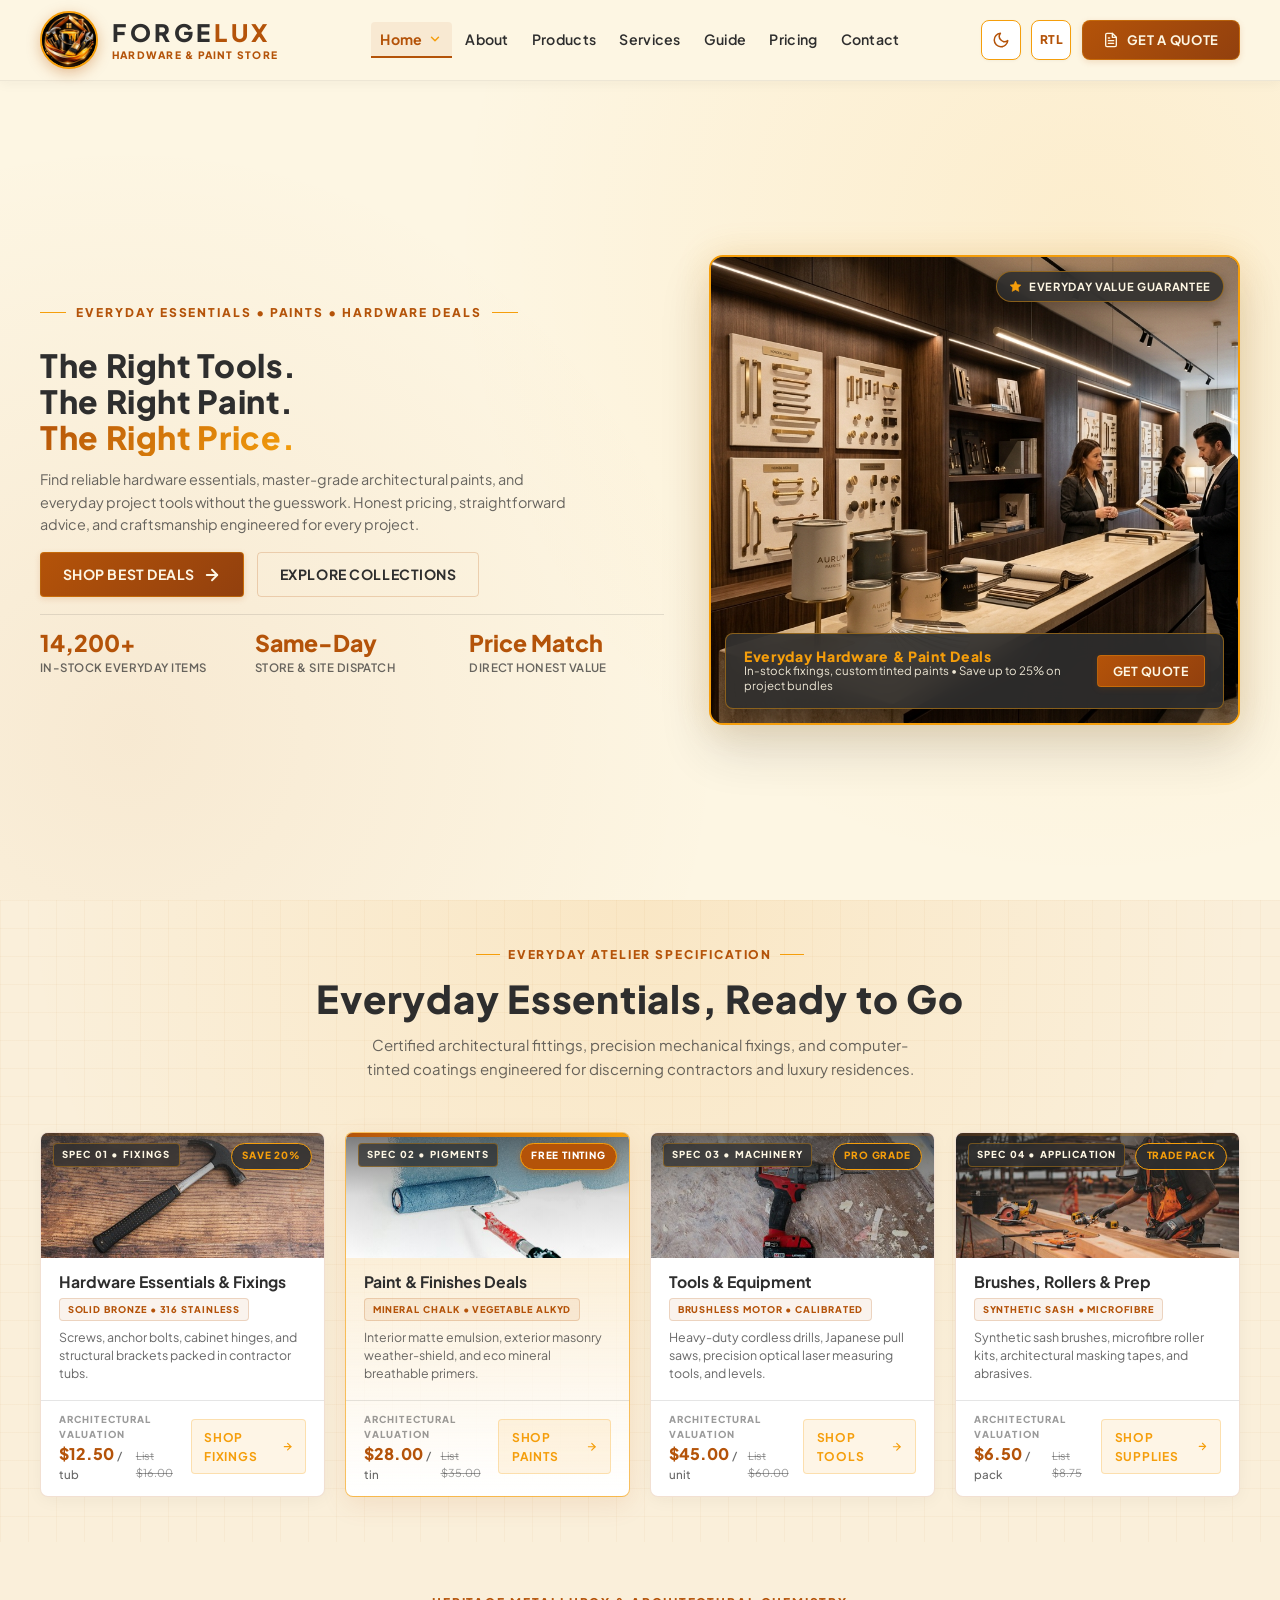
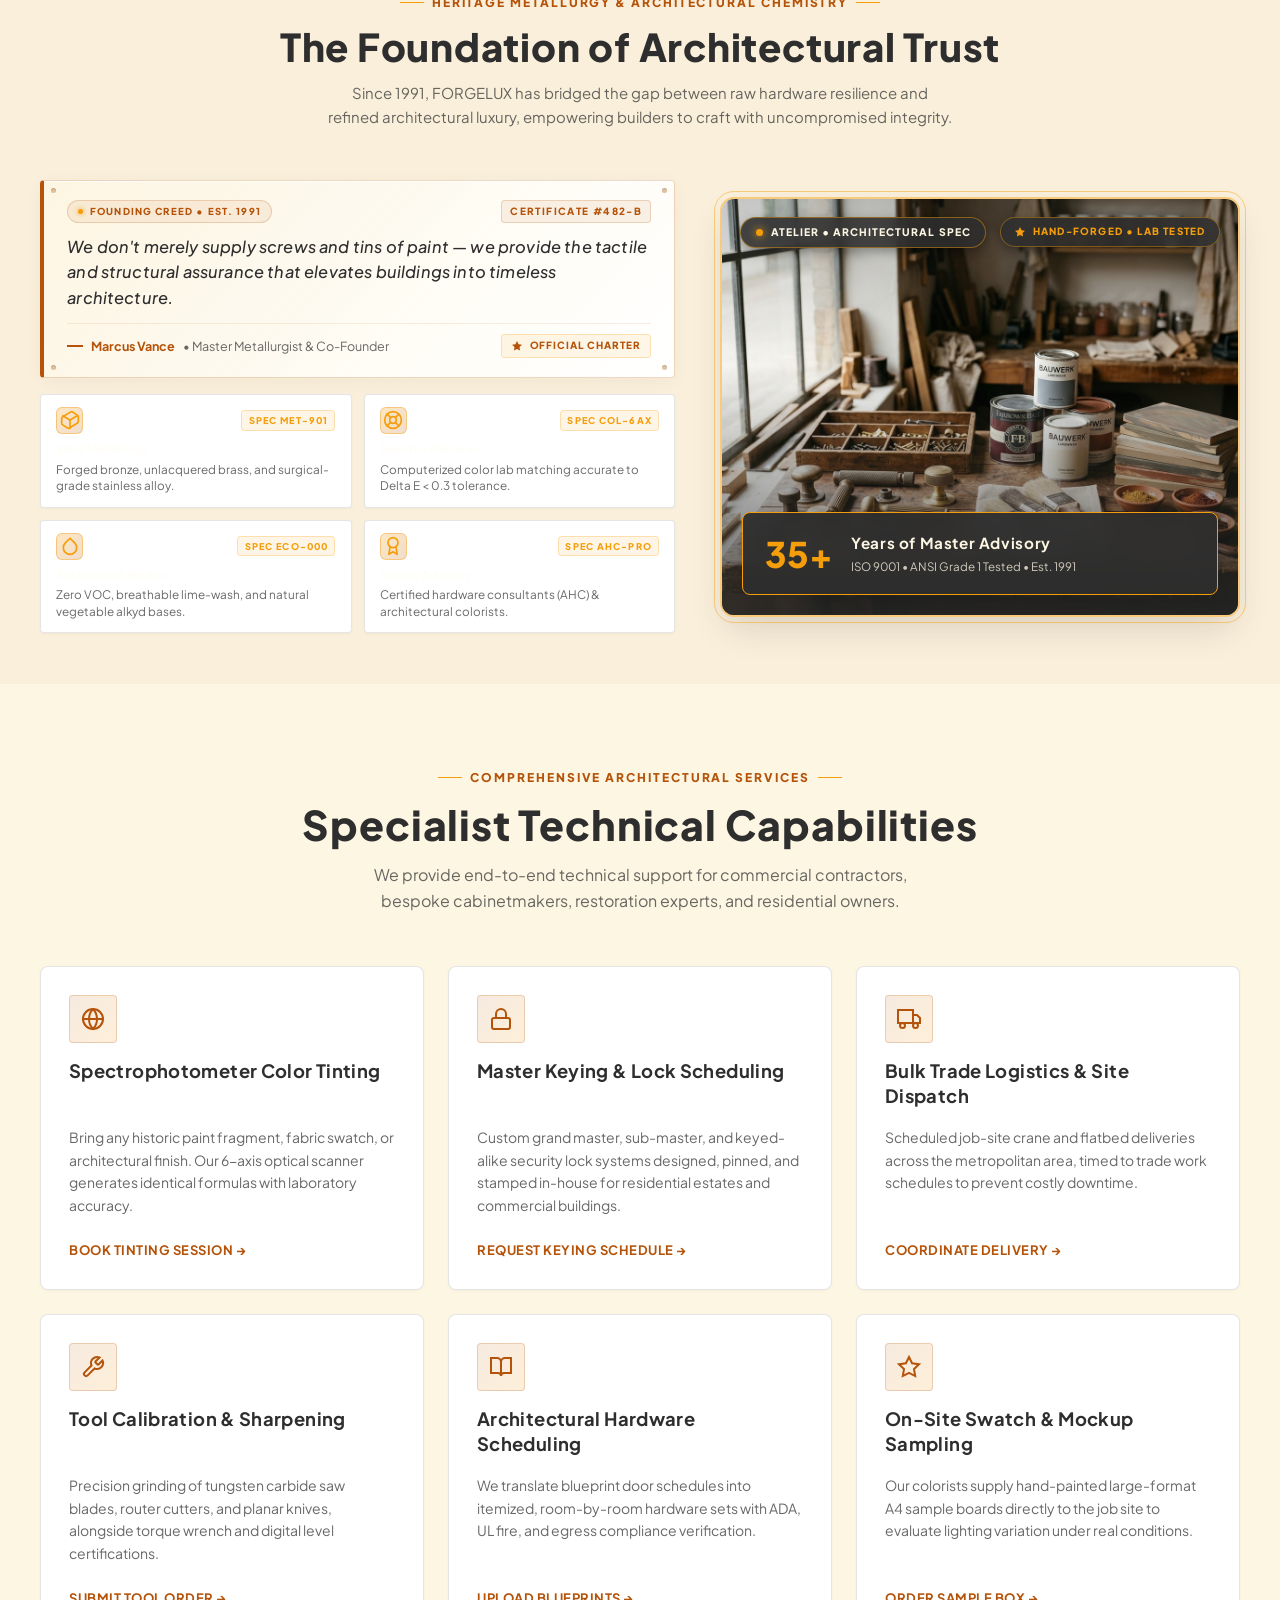
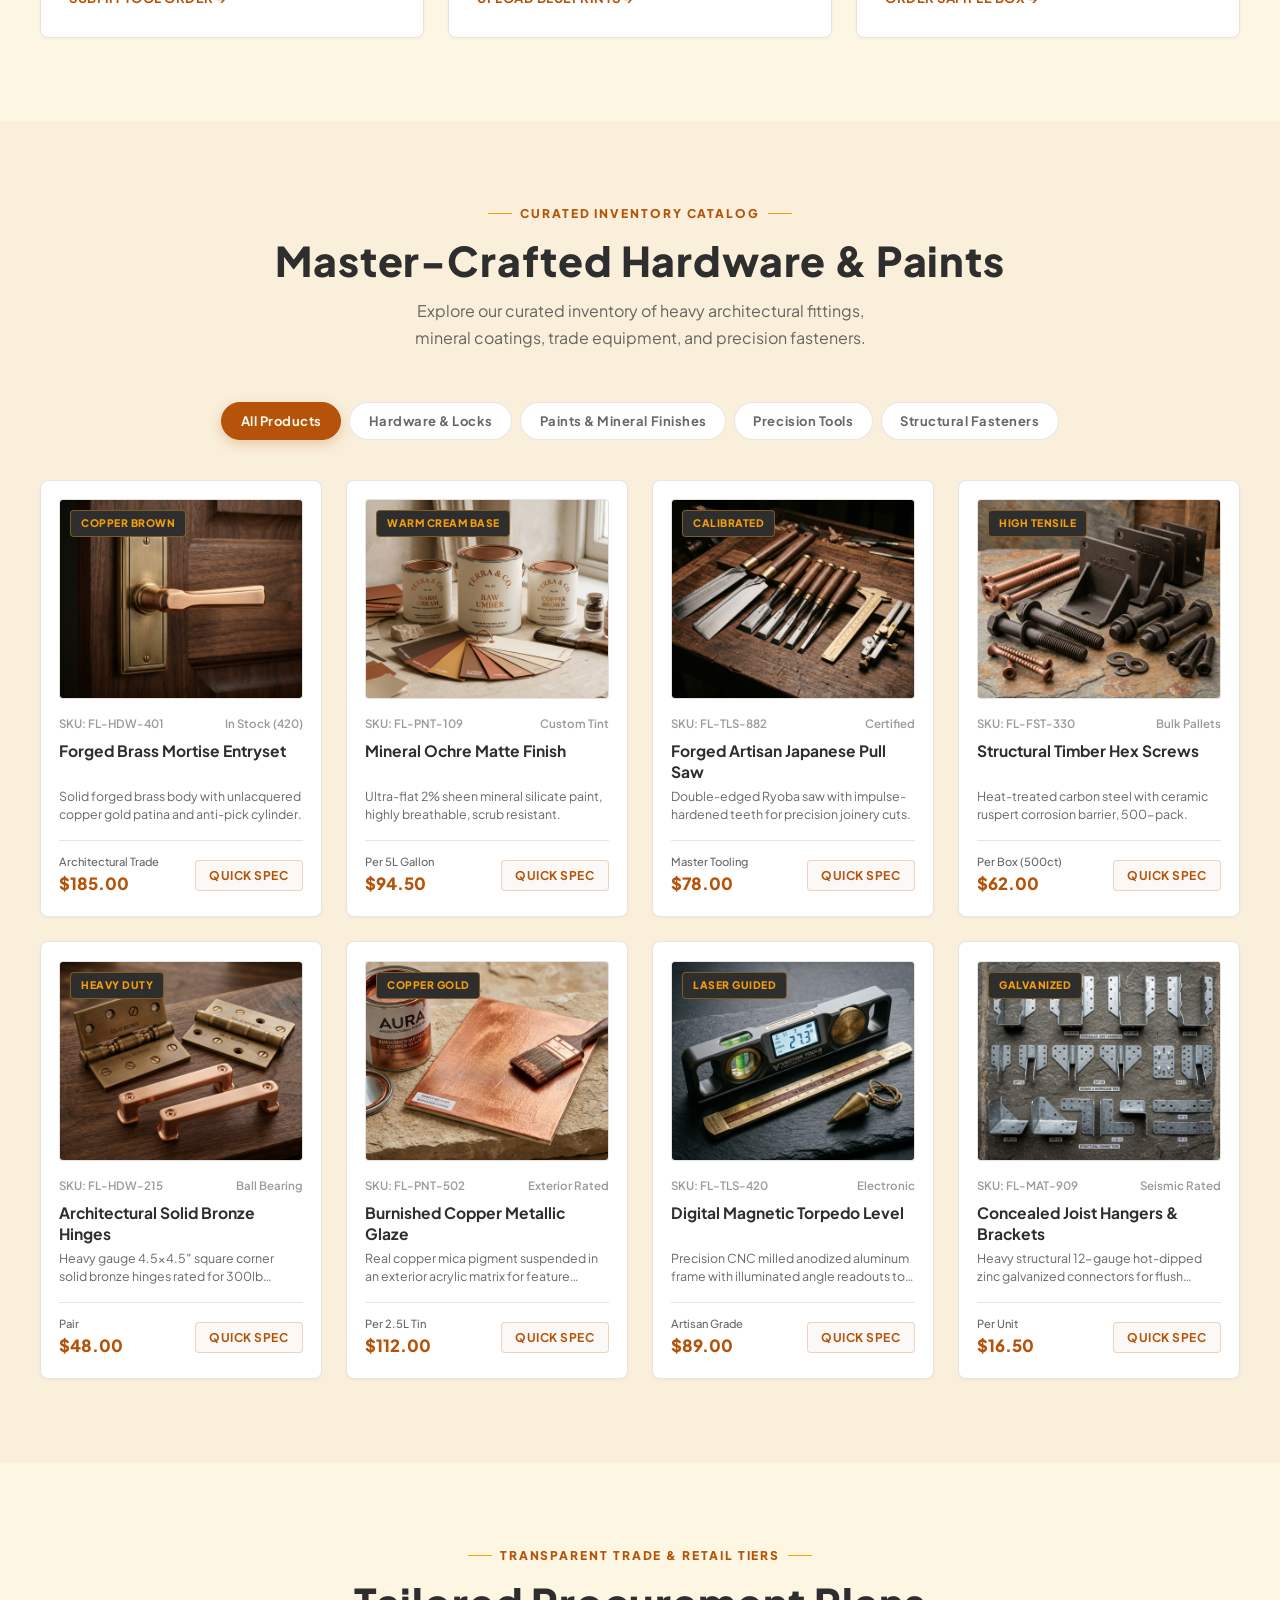
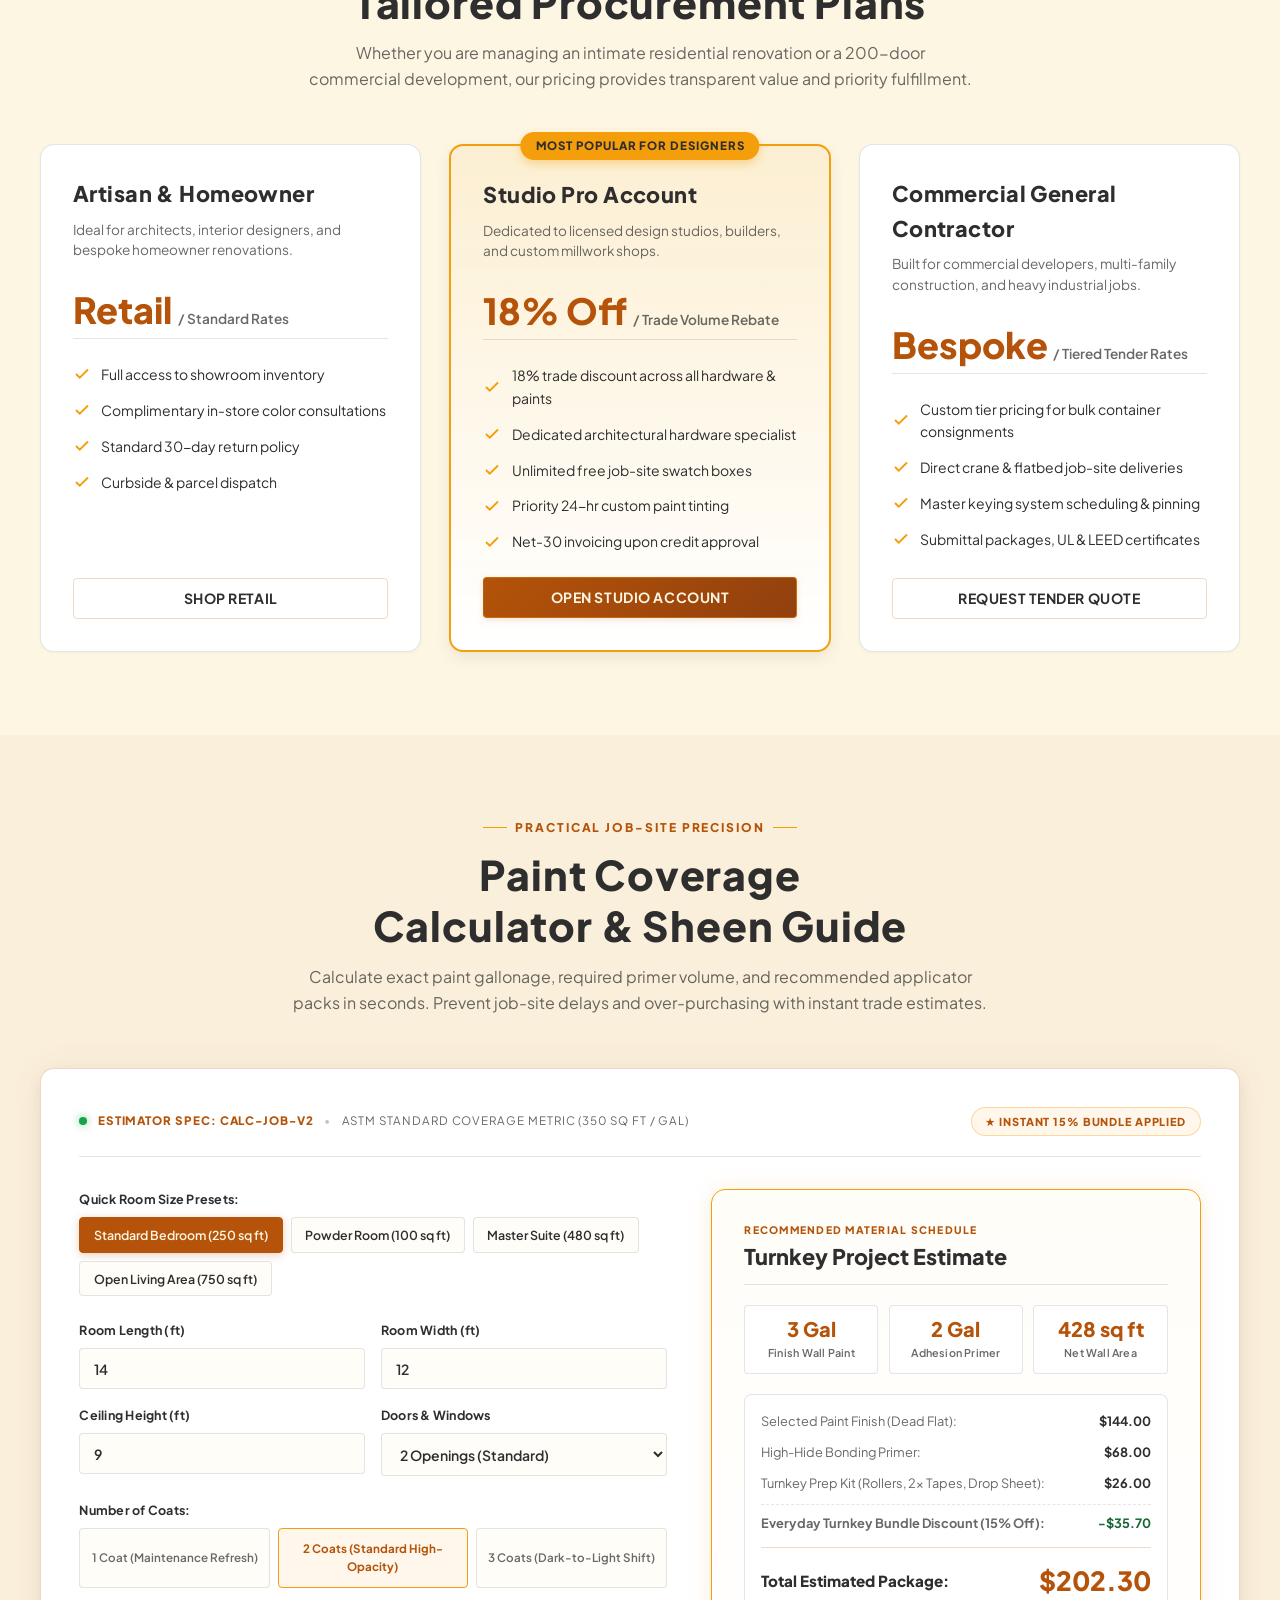
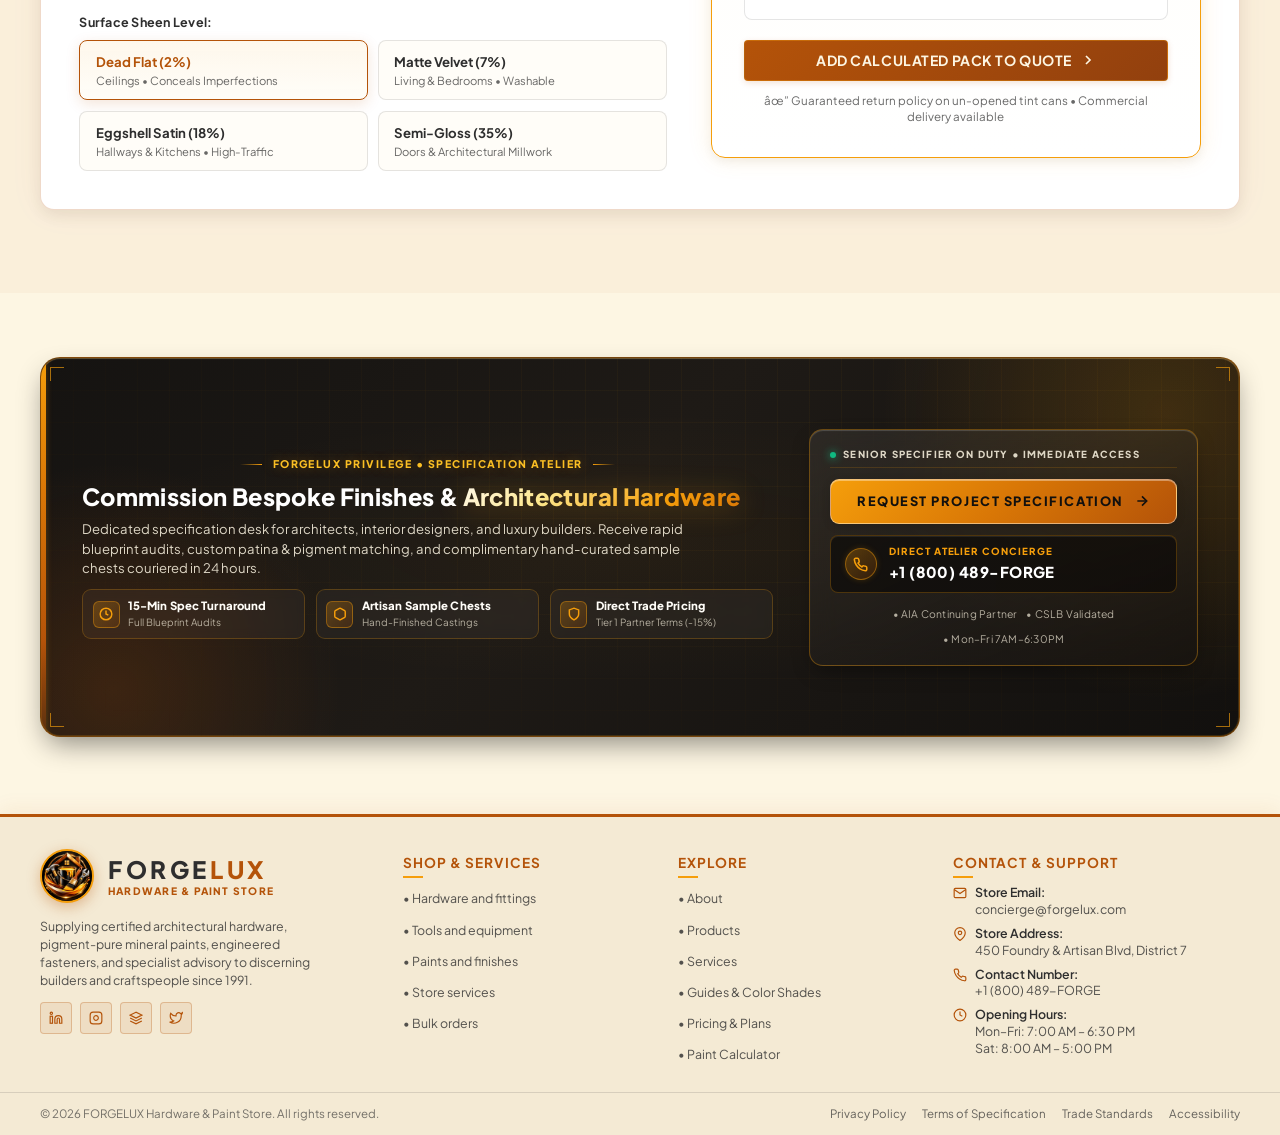
==== commit 291b5add: "Add files via upload" ====
--- a/index.html
+++ b/index.html
@@ -66,7 +66,11 @@
           <li class="nav-item">
             <a href="products.html" class="nav-link">Products</a>
           </li>
-          <!-- 5. Guide -->
+          <!-- 5. Services -->
+          <li class="nav-item">
+            <a href="Services.html" class="nav-link">Services</a>
+          </li>
+          <!-- 6. Guide -->
           <li class="nav-item">
             <a href="guide.html" class="nav-link">Guide</a>
           </li>
@@ -148,6 +152,7 @@
       </div>
       <a href="About.html" class="mobile-nav-link">About</a>
       <a href="products.html" class="mobile-nav-link">Products</a>
+      <a href="Services.html" class="mobile-nav-link">Services</a>
       <a href="guide.html" class="mobile-nav-link">Guide</a>
       <a href="pricing.html" class="mobile-nav-link">Pricing</a>
       <a href="contact.html" class="mobile-nav-link">Contact Us</a>
@@ -1216,8 +1221,8 @@
           <li><a href="products.html#fittings" class="footer-link">&bull; Hardware and fittings</a></li>
           <li><a href="products.html#tools" class="footer-link">&bull; Tools and equipment</a></li>
           <li><a href="products.html#paints" class="footer-link">&bull; Paints and finishes</a></li>
-          <li><a href="#services" class="footer-link">&bull; Store services</a></li>
-          <li><a href="#services" class="footer-link">&bull; Bulk orders</a></li>
+          <li><a href="Services.html" class="footer-link">&bull; Store services</a></li>
+          <li><a href="Services Details.html?service=bulk-contractor-supply" class="footer-link">&bull; Bulk orders</a></li>
         </ul>
       </div>
 
@@ -1226,6 +1231,7 @@
         <ul class="footer-links-list">
           <li><a href="About.html" class="footer-link">&bull; About</a></li>
           <li><a href="products.html" class="footer-link">&bull; Products</a></li>
+          <li><a href="Services.html" class="footer-link">&bull; Services</a></li>
           <li><a href="guide.html" class="footer-link">&bull; Guides &amp; Color Shades</a></li>
           <li><a href="pricing.html" class="footer-link">&bull; Pricing &amp; Plans</a></li>
           <li><a href="#calculator" class="footer-link">&bull; Paint Calculator</a></li>
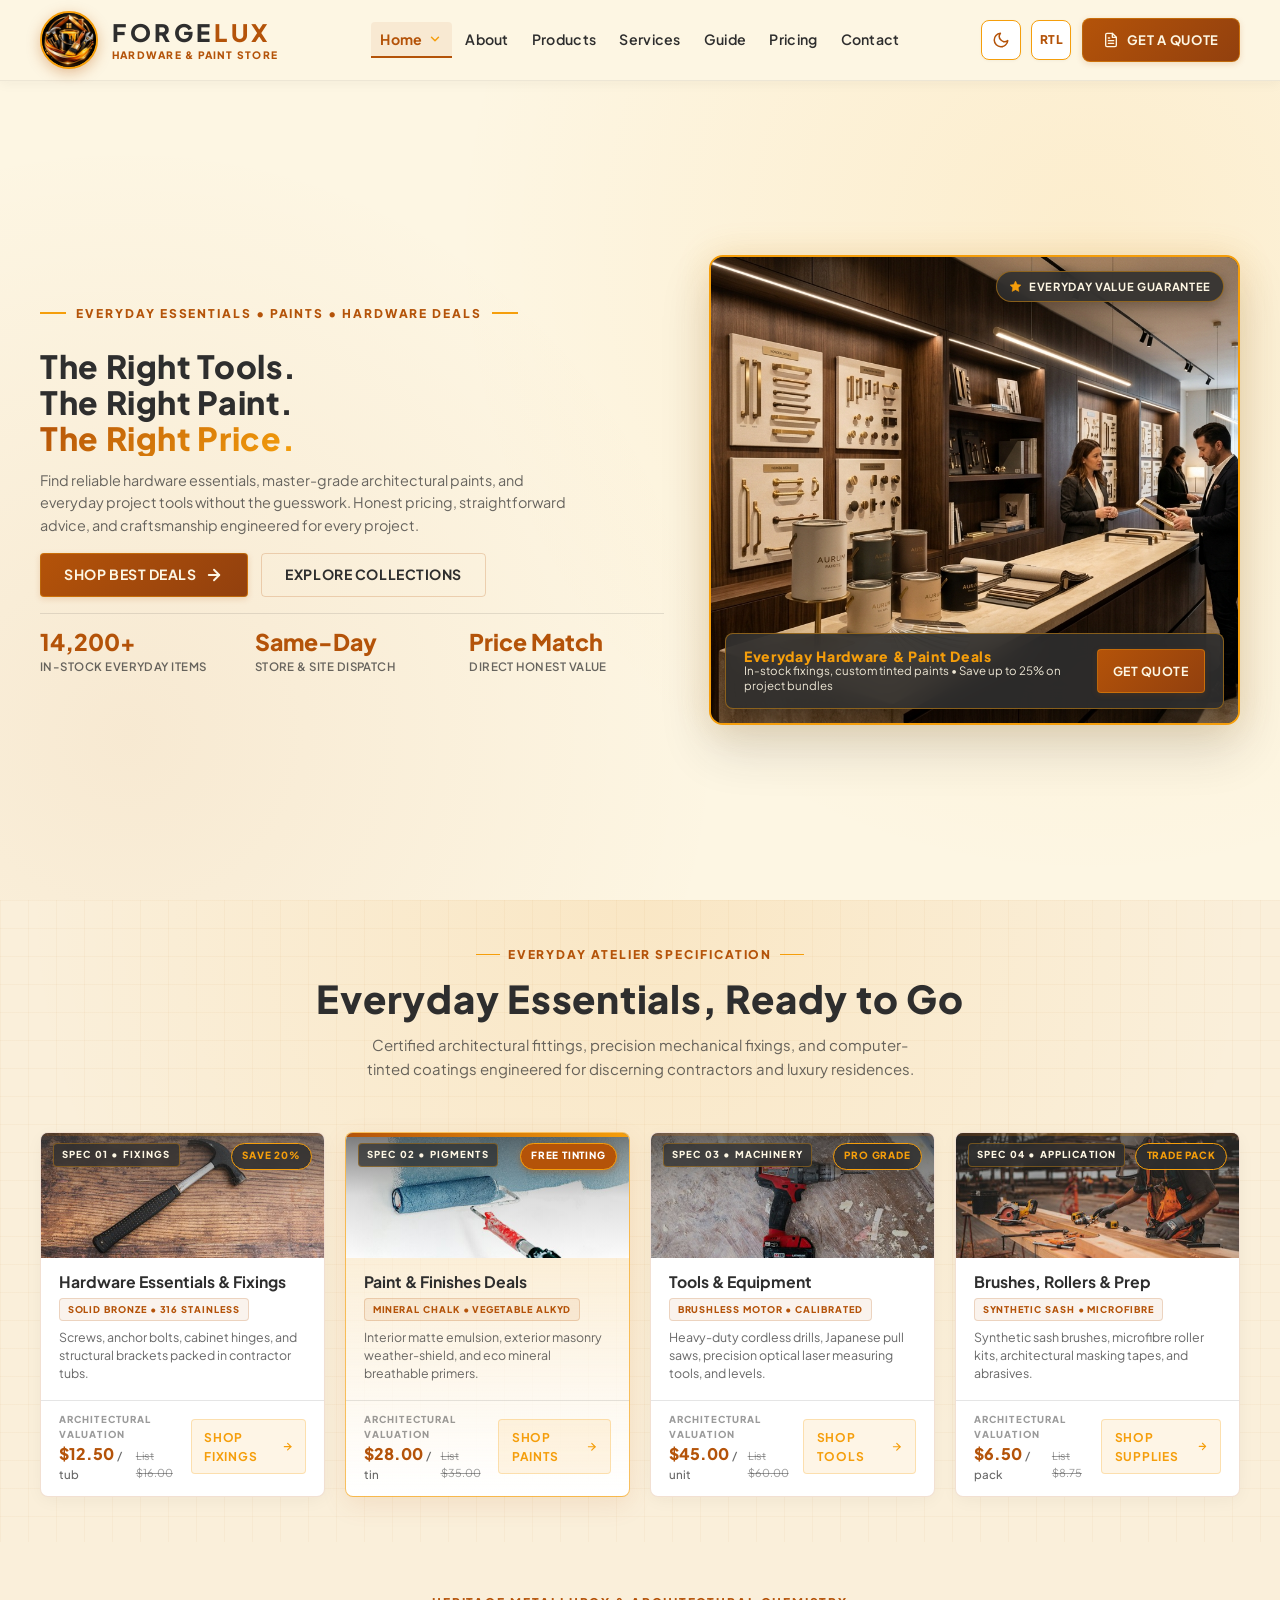
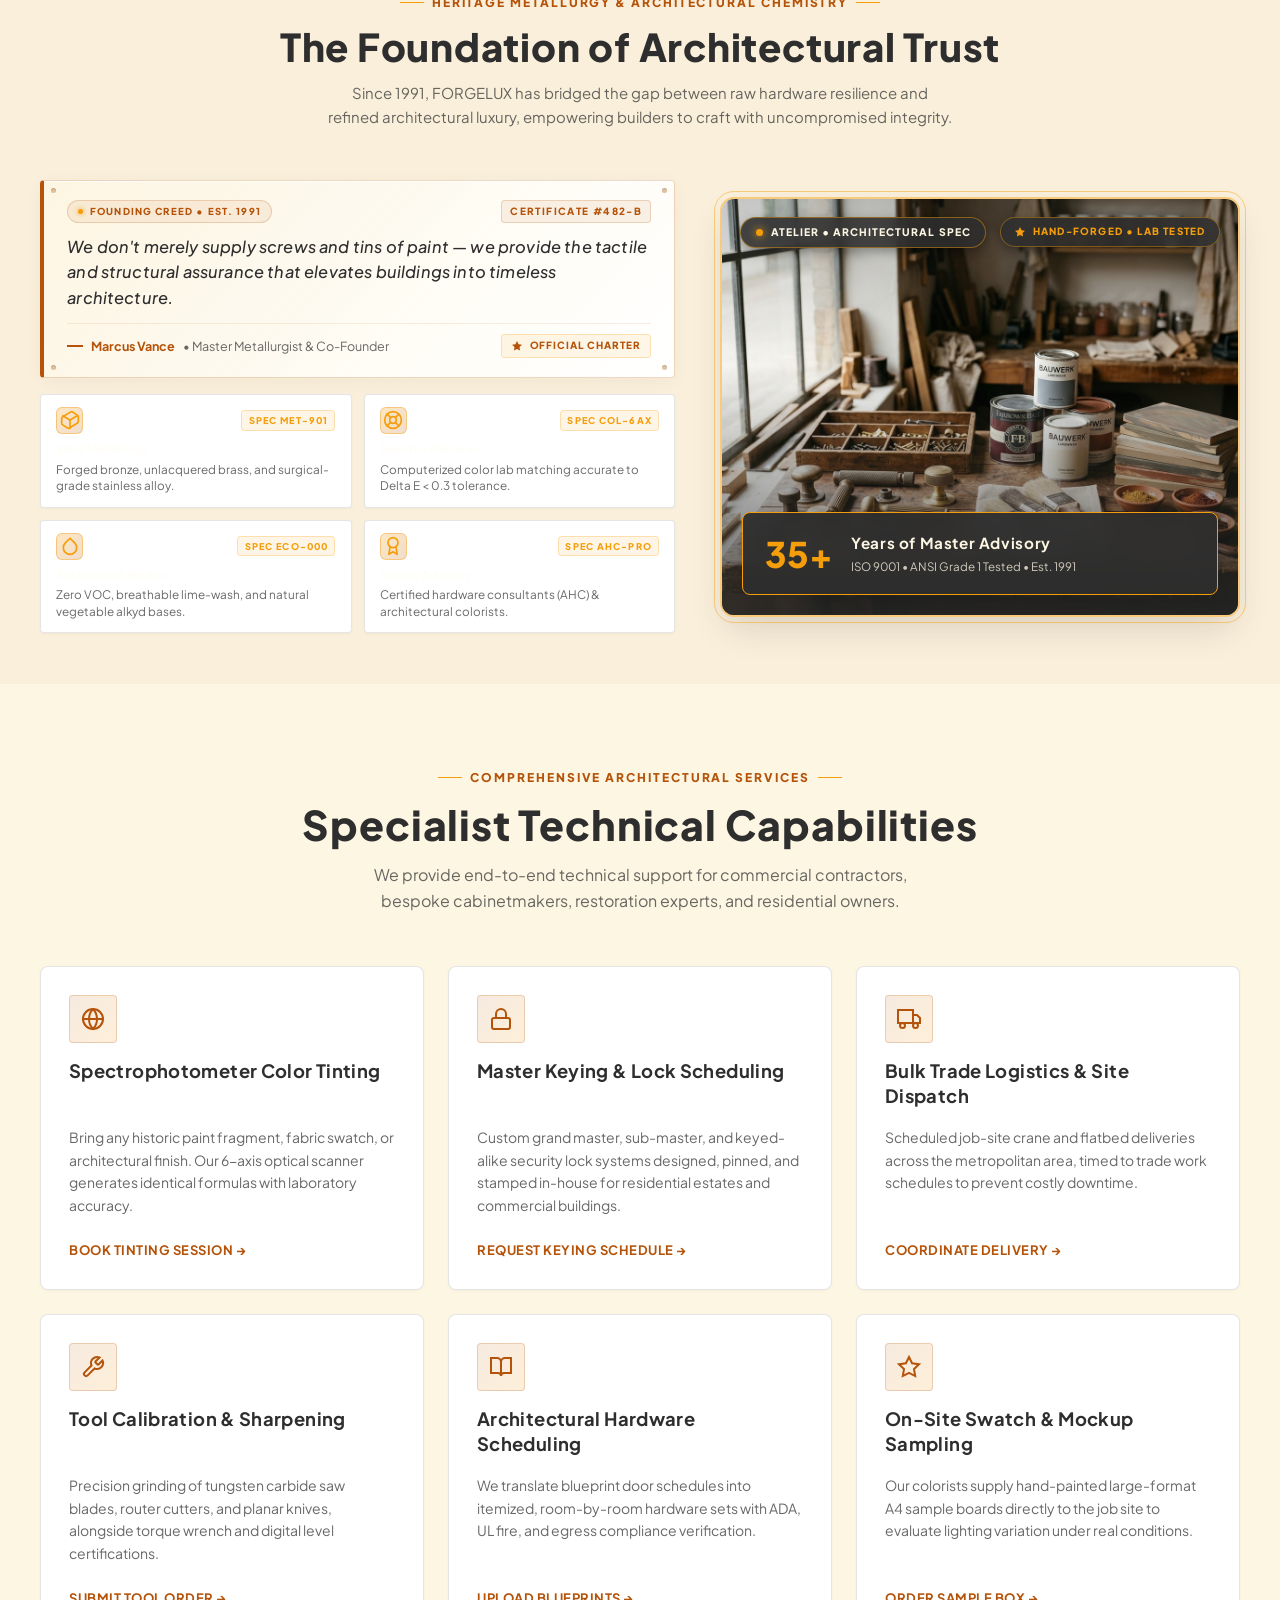
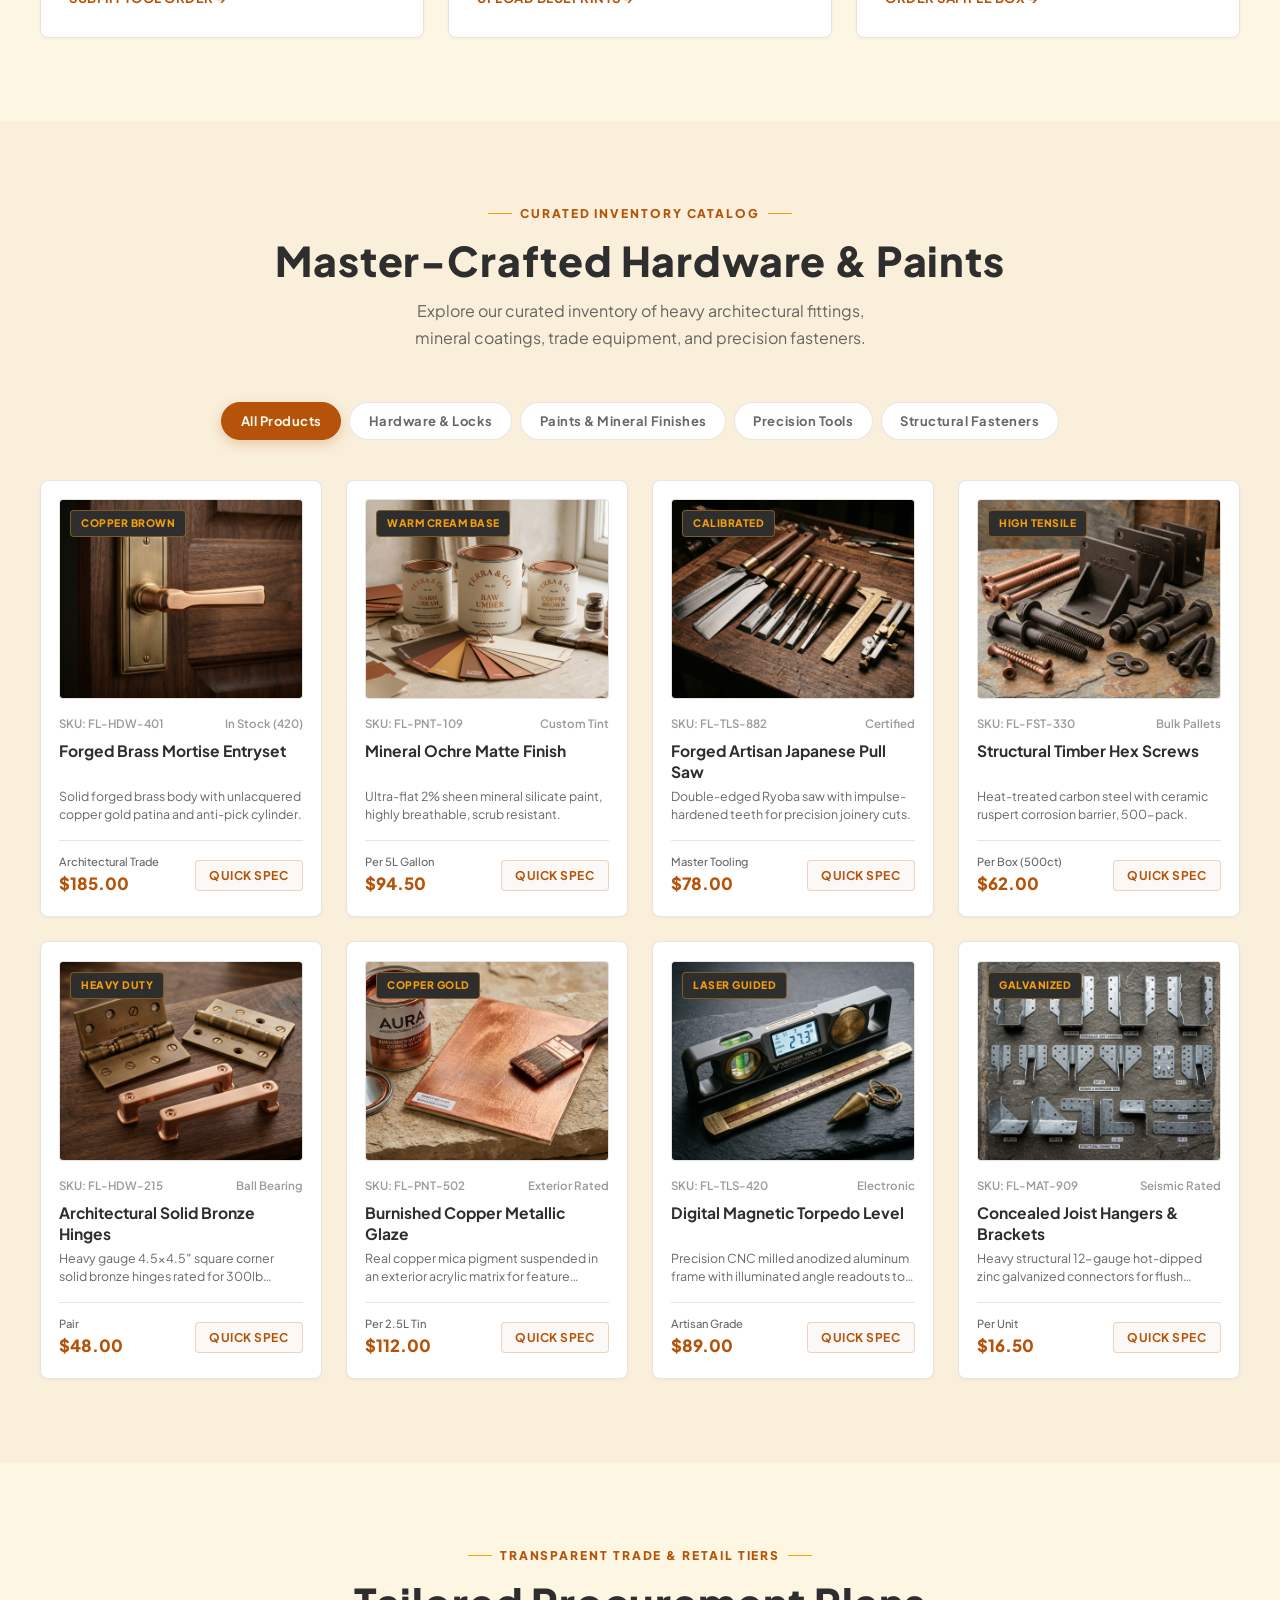
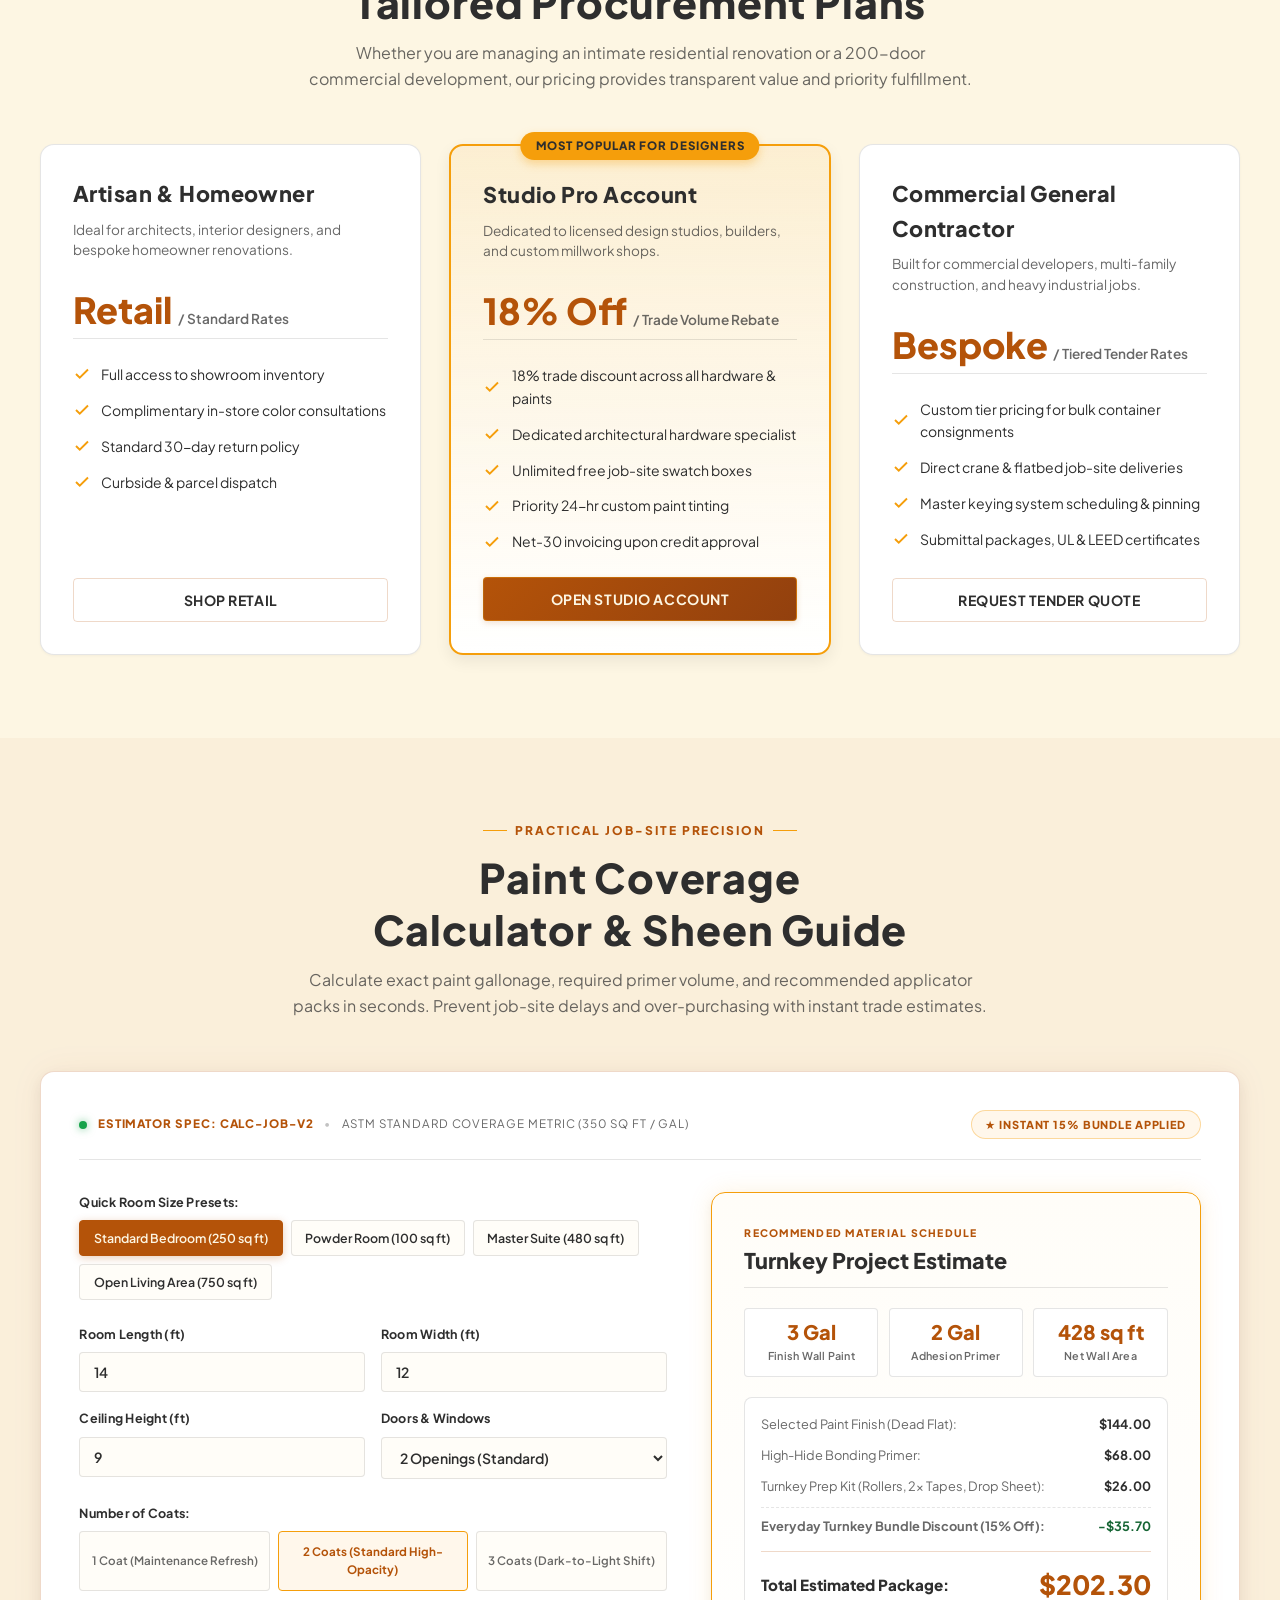
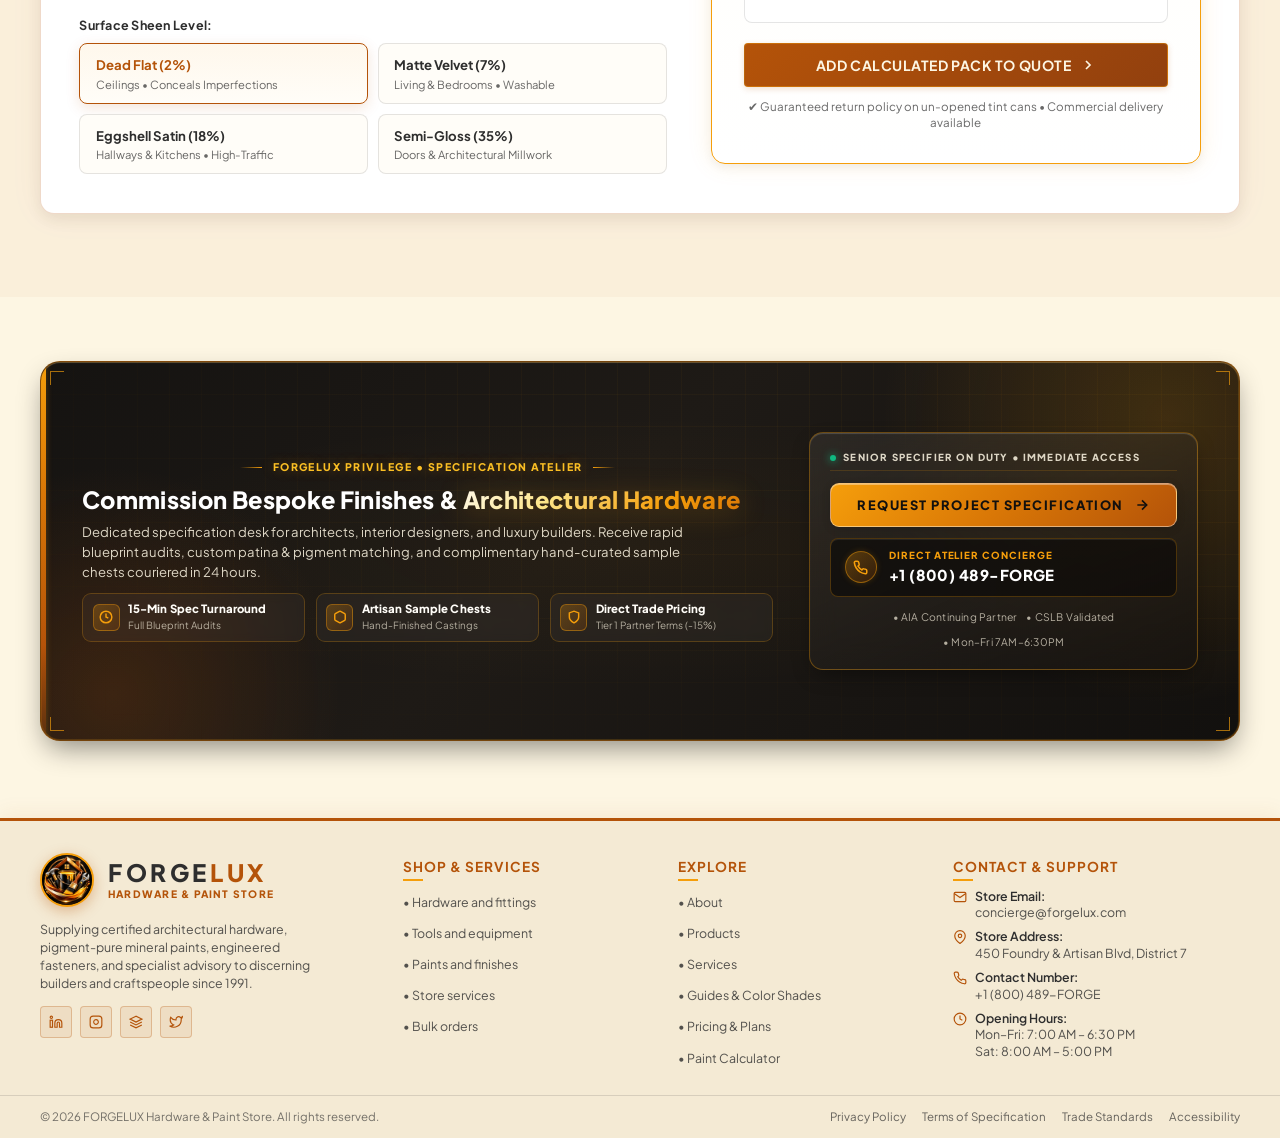
==== commit bcfe0c49: "Add files via upload" ====
--- a/index.html
+++ b/index.html
@@ -3,7 +3,7 @@
 <head>
   <meta charset="UTF-8">
   <meta name="viewport" content="width=device-width, initial-scale=1.0">
-  <title>FORGELUX â€” HARDWARE â€¢ PAINTS â€¢ BUILDING MATERIALS | Premium Architectural Retail</title>
+  <title>FORGELUX &mdash; HARDWARE &bull; PAINTS &bull; BUILDING MATERIALS | Premium Architectural Retail</title>
   <meta name="description" content="FORGELUX is a premier architectural hardware and artisanal paint purveyor offering precision building materials, bespoke finishes, and master contractor support.">
   <!-- Favicon / Brand Icon -->
   <link rel="icon" type="image/png" sizes="32x32" href="assets/images/favicon-32x32.png">
@@ -166,7 +166,7 @@
   </aside>
 
   <!-- ==========================================================================
-       Hero Section â€” Everyday Hardware & Paint Deals (Ultra-Premium & Screen-Fitted)
+       Hero Section &mdash; Everyday Hardware & Paint Deals (Ultra-Premium & Screen-Fitted)
        ========================================================================== -->
   <main id="main-content">
     <section class="hero-section" id="hero">
@@ -1073,7 +1073,7 @@
                     <svg width="16" height="16" viewBox="0 0 24 24" fill="none" stroke="currentColor" stroke-width="2.5"><polyline points="9 18 15 12 9 6"></polyline></svg>
                   </button>
                   <p class="calc-note">
-                    âœ” Guaranteed return policy on un-opened tint cans &bull; Commercial delivery available
+                    &#10004; Guaranteed return policy on un-opened tint cans &bull; Commercial delivery available
                   </p>
                 </div>
               </div>
--- a/index.css
+++ b/index.css
@@ -65,28 +65,34 @@
    Dark Mode Overrides (Palette 4 Strict)
    ========================================================================== */
 [data-theme="dark"] {
-  --bg-body: #2E2E2E;
-  --bg-surface: #262626;
-  --bg-surface-elevated: #333333;
-  --bg-surface-subtle: rgba(253, 246, 227, 0.04);
-  --bg-surface-accent: rgba(245, 158, 11, 0.12);
+  /* Refined dark-mode primary color for high contrast & visibility on dark surfaces */
+  --c-primary: #F59E0B; /* Luminous Copper Gold: passes WCAG AAA contrast (7.46:1 against #242220, 6.9:1 against #2A2724) */
+  --c-primary-hover: #FBBF24;
+  --c-secondary: #FBBF24; /* Refined luminous gold for dark mode (9.8:1 contrast) */
+  --c-secondary-hover: #FDE68A;
+
+  --bg-body: #242220; /* Refined warm charcoal body */
+  --bg-surface: #2A2724;
+  --bg-surface-elevated: #36322E;
+  --bg-surface-subtle: rgba(253, 246, 227, 0.06);
+  --bg-surface-accent: rgba(245, 158, 11, 0.14);
 
   --text-main: #FDF6E3;
-  --text-muted: rgba(253, 246, 227, 0.72);
-  --text-faint: rgba(253, 246, 227, 0.45);
-  --text-inverse: #2E2E2E;
-
-  --border-subtle: rgba(253, 246, 227, 0.12);
-  --border-medium: rgba(245, 158, 11, 0.25);
-  --border-accent: rgba(245, 158, 11, 0.55);
-
-  --shadow-sm: 0 1px 3px rgba(0, 0, 0, 0.2);
-  --shadow-md: 0 4px 10px rgba(0, 0, 0, 0.25);
-  --shadow-lg: 0 6px 18px rgba(0, 0, 0, 0.3);
-  --shadow-primary: 0 3px 10px rgba(245, 158, 11, 0.18);
-
-  --header-bg: rgba(46, 46, 46, 0.98);
-  --header-border: rgba(253, 246, 227, 0.1);
+  --text-muted: rgba(253, 246, 227, 0.88); /* High contrast readable muted text */
+  --text-faint: rgba(253, 246, 227, 0.70); /* High contrast readable faint text */
+  --text-inverse: #1C1917;
+
+  --border-subtle: rgba(253, 246, 227, 0.18);
+  --border-medium: rgba(245, 158, 11, 0.40);
+  --border-accent: rgba(245, 158, 11, 0.70);
+
+  --shadow-sm: 0 1px 3px rgba(0, 0, 0, 0.25);
+  --shadow-md: 0 4px 12px rgba(0, 0, 0, 0.35);
+  --shadow-lg: 0 8px 24px rgba(0, 0, 0, 0.45);
+  --shadow-primary: 0 4px 14px rgba(245, 158, 11, 0.28);
+
+  --header-bg: rgba(36, 34, 32, 0.98);
+  --header-border: rgba(253, 246, 227, 0.14);
 }
 
 /* ==========================================================================
@@ -648,56 +654,215 @@
 }
 
 /* Primary CTA Button */
-.btn-cta {
+.btn-cta,
+.btn-primary,
+.about-hero-btn-primary,
+.products-hero-btn-primary,
+.h2-hero-shop-btn,
+.btn-gallery-primary {
   display: inline-flex;
   align-items: center;
   justify-content: center;
-  gap: 0.5rem;
+  gap: 0.55rem;
+  min-height: 44px;
+  height: 44px;
   background: linear-gradient(135deg, var(--c-primary) 0%, #92400e 100%);
-  color: var(--c-cream);
+  color: var(--c-cream) !important;
+  font-family: var(--font-heading);
   font-size: 0.875rem;
   font-weight: 700;
   letter-spacing: 0.04em;
   text-transform: uppercase;
-  padding: 0.65rem 1.35rem;
-  border-radius: var(--radius-sm);
-  border: 1px solid rgba(245, 158, 11, 0.35);
-  box-shadow: 0 2px 6px rgba(180, 83, 9, 0.16);
-  transition: transform var(--tr-fast), box-shadow var(--tr-fast), filter var(--tr-fast);
+  padding: 0 1.45rem;
+  border-radius: var(--radius-sm, 6px);
+  border: 1px solid rgba(245, 158, 11, 0.4);
+  box-shadow: 0 2px 6px rgba(180, 83, 9, 0.18);
+  transition: all var(--tr-fast);
   white-space: nowrap;
-}
-
-.btn-cta:hover {
-  transform: translateY(-1px);
-  box-shadow: 0 3px 10px rgba(180, 83, 9, 0.22);
-  filter: brightness(1.04);
-}
-
-.btn-cta:active {
+  text-decoration: none;
+  cursor: pointer;
+  box-sizing: border-box;
+}
+
+.btn-cta:hover,
+.btn-primary:hover,
+.about-hero-btn-primary:hover,
+.products-hero-btn-primary:hover,
+.h2-hero-shop-btn:hover,
+.btn-gallery-primary:hover {
+  transform: translateY(-2px);
+  box-shadow: 0 4px 14px rgba(180, 83, 9, 0.3);
+  filter: brightness(1.06);
+  color: var(--c-cream) !important;
+}
+
+.btn-cta:active,
+.btn-primary:active,
+.about-hero-btn-primary:active,
+.products-hero-btn-primary:active,
+.h2-hero-shop-btn:active,
+.btn-gallery-primary:active {
   transform: translateY(0);
-}
-
-.btn-outline {
+  box-shadow: 0 2px 6px rgba(180, 83, 9, 0.18);
+}
+
+.btn-cta:focus-visible,
+.btn-primary:focus-visible,
+.about-hero-btn-primary:focus-visible,
+.products-hero-btn-primary:focus-visible,
+.h2-hero-shop-btn:focus-visible,
+.btn-gallery-primary:focus-visible {
+  outline: 2px solid var(--c-secondary);
+  outline-offset: 2px;
+}
+
+.btn-cta:disabled,
+.btn-cta[disabled],
+.btn-primary:disabled,
+.btn-primary[disabled] {
+  opacity: 0.5;
+  cursor: not-allowed;
+  pointer-events: none;
+  box-shadow: none;
+  transform: none;
+}
+
+[data-theme="dark"] .btn-cta,
+[data-theme="dark"] .btn-primary,
+[data-theme="dark"] .about-hero-btn-primary,
+[data-theme="dark"] .products-hero-btn-primary,
+[data-theme="dark"] .h2-hero-shop-btn,
+[data-theme="dark"] .btn-gallery-primary,
+[data-theme="dark"] .contact-submit-btn {
+  background: linear-gradient(135deg, #F59E0B 0%, #D97706 100%);
+  color: #12100E !important;
+  font-weight: 800;
+  border: 1px solid rgba(255, 255, 255, 0.35);
+  box-shadow: 0 2px 8px rgba(0, 0, 0, 0.4), 0 0 14px rgba(245, 158, 11, 0.28);
+}
+
+[data-theme="dark"] .btn-cta:hover,
+[data-theme="dark"] .btn-primary:hover,
+[data-theme="dark"] .about-hero-btn-primary:hover,
+[data-theme="dark"] .products-hero-btn-primary:hover,
+[data-theme="dark"] .h2-hero-shop-btn:hover,
+[data-theme="dark"] .btn-gallery-primary:hover,
+[data-theme="dark"] .contact-submit-btn:hover {
+  background: linear-gradient(135deg, #FBBF24 0%, #F59E0B 100%);
+  box-shadow: 0 4px 18px rgba(245, 158, 11, 0.45);
+  filter: brightness(1.06);
+  color: #12100E !important;
+}
+
+/* Secondary Outline Button */
+.btn-outline,
+.btn-outline-classy,
+.btn-hero-secondary,
+.btn-cta-secondary,
+.btn-outline-gold,
+.about-hero-btn-secondary,
+.products-hero-btn-secondary,
+.h2-hero-quote-btn,
+.btn-gallery-secondary {
   display: inline-flex;
   align-items: center;
   justify-content: center;
-  gap: 0.5rem;
+  gap: 0.55rem;
+  min-height: 44px;
+  height: 44px;
   background-color: transparent;
   color: var(--text-main);
+  font-family: var(--font-heading);
   font-size: 0.875rem;
   font-weight: 700;
   letter-spacing: 0.04em;
   text-transform: uppercase;
-  padding: 0.65rem 1.35rem;
-  border-radius: var(--radius-sm);
-  border: 1px solid var(--border-medium);
-  transition: border-color var(--tr-fast), color var(--tr-fast), background-color var(--tr-fast);
-}
-
-.btn-outline:hover {
-  border-color: var(--c-secondary);
+  padding: 0 1.45rem;
+  border-radius: var(--radius-sm, 6px);
+  border: 1.5px solid var(--border-medium);
+  transition: all var(--tr-fast);
+  white-space: nowrap;
+  text-decoration: none;
+  cursor: pointer;
+  box-sizing: border-box;
+}
+
+.btn-outline:hover,
+.btn-outline-classy:hover,
+.btn-hero-secondary:hover,
+.btn-cta-secondary:hover,
+.btn-outline-gold:hover,
+.about-hero-btn-secondary:hover,
+.products-hero-btn-secondary:hover,
+.h2-hero-quote-btn:hover,
+.btn-gallery-secondary:hover {
+  border-color: var(--c-primary);
   color: var(--c-primary);
   background-color: var(--bg-surface-subtle);
+  transform: translateY(-2px);
+  box-shadow: 0 4px 12px rgba(180, 83, 9, 0.15);
+}
+
+.btn-outline:active,
+.btn-outline-classy:active,
+.btn-hero-secondary:active,
+.btn-cta-secondary:active,
+.btn-outline-gold:active,
+.about-hero-btn-secondary:active,
+.products-hero-btn-secondary:active,
+.h2-hero-quote-btn:active,
+.btn-gallery-secondary:active {
+  transform: translateY(0);
+}
+
+.btn-outline:focus-visible,
+.btn-outline-classy:focus-visible,
+.btn-hero-secondary:focus-visible,
+.btn-cta-secondary:focus-visible,
+.btn-outline-gold:focus-visible,
+.about-hero-btn-secondary:focus-visible,
+.products-hero-btn-secondary:focus-visible,
+.h2-hero-quote-btn:focus-visible,
+.btn-gallery-secondary:focus-visible {
+  outline: 2px solid var(--c-secondary);
+  outline-offset: 2px;
+}
+
+.btn-outline:disabled,
+.btn-outline[disabled] {
+  opacity: 0.5;
+  cursor: not-allowed;
+  pointer-events: none;
+  transform: none;
+}
+
+[data-theme="dark"] .btn-outline,
+[data-theme="dark"] .btn-outline-classy,
+[data-theme="dark"] .btn-hero-secondary,
+[data-theme="dark"] .btn-cta-secondary,
+[data-theme="dark"] .btn-outline-gold,
+[data-theme="dark"] .about-hero-btn-secondary,
+[data-theme="dark"] .products-hero-btn-secondary,
+[data-theme="dark"] .h2-hero-quote-btn,
+[data-theme="dark"] .btn-gallery-secondary {
+  color: #FDF6E3 !important;
+  border-color: rgba(245, 158, 11, 0.45);
+  background-color: rgba(255, 255, 255, 0.03);
+}
+
+[data-theme="dark"] .btn-outline:hover,
+[data-theme="dark"] .btn-outline-classy:hover,
+[data-theme="dark"] .btn-hero-secondary:hover,
+[data-theme="dark"] .btn-cta-secondary:hover,
+[data-theme="dark"] .btn-outline-gold:hover,
+[data-theme="dark"] .about-hero-btn-secondary:hover,
+[data-theme="dark"] .products-hero-btn-secondary:hover,
+[data-theme="dark"] .h2-hero-quote-btn:hover,
+[data-theme="dark"] .btn-gallery-secondary:hover {
+  border-color: var(--c-secondary);
+  color: var(--c-secondary) !important;
+  background-color: rgba(245, 158, 11, 0.16);
+  box-shadow: 0 4px 14px rgba(245, 158, 11, 0.22);
 }
 
 /* Mobile Toggle Hamburger */
@@ -2359,6 +2524,12 @@
   border: 1px solid #BBF7D0;
 }
 
+[data-theme="dark"] .bundle-savings-pill {
+  color: #86EFAC;
+  background: rgba(16, 185, 129, 0.16);
+  border-color: rgba(16, 185, 129, 0.35);
+}
+
 .bundle-card-header {
   display: flex;
   flex-direction: column;
@@ -2919,6 +3090,11 @@
 
 .discount-val {
   color: #166534;
+}
+
+[data-theme="dark"] .kit-row.discount-row,
+[data-theme="dark"] .discount-val {
+  color: #86EFAC;
 }
 
 .kit-row.total-row {
@@ -4200,6 +4376,28 @@
 }
 
 @media (max-width: 480px) {
+  .btn-cta,
+  .btn-outline,
+  .btn-outline-classy {
+    max-width: 100%;
+    box-sizing: border-box;
+  }
+
+  .btn-cta span,
+  .btn-outline span,
+  .btn-outline-classy span {
+    white-space: normal;
+    word-break: break-word;
+    text-align: center;
+    line-height: 1.25;
+  }
+
+  .btn-cta svg,
+  .btn-outline svg,
+  .btn-outline-classy svg {
+    flex-shrink: 0;
+  }
+
   .announcement-actions {
     display: none;
   }
@@ -4383,6 +4581,16 @@
     justify-content: center !important;
     padding: 0.75rem 1rem !important;
     font-size: 0.82rem !important;
+    white-space: normal !important;
+    height: auto !important;
+    min-height: 44px !important;
+    text-align: center !important;
+    line-height: 1.3 !important;
+  }
+  .calc-actions .btn-cta span {
+    white-space: normal !important;
+    text-align: center !important;
+    word-break: break-word !important;
   }
 
   .calc-note {
@@ -4400,6 +4608,16 @@
 }
 
 @media (max-width: 380px) {
+  .btn-cta,
+  .btn-outline,
+  .btn-outline-classy {
+    white-space: normal !important;
+    height: auto !important;
+    min-height: 44px !important;
+    padding: 0.7rem 0.85rem !important;
+    font-size: 0.8rem !important;
+  }
+
   :root {
     --header-height: 60px;
   }
